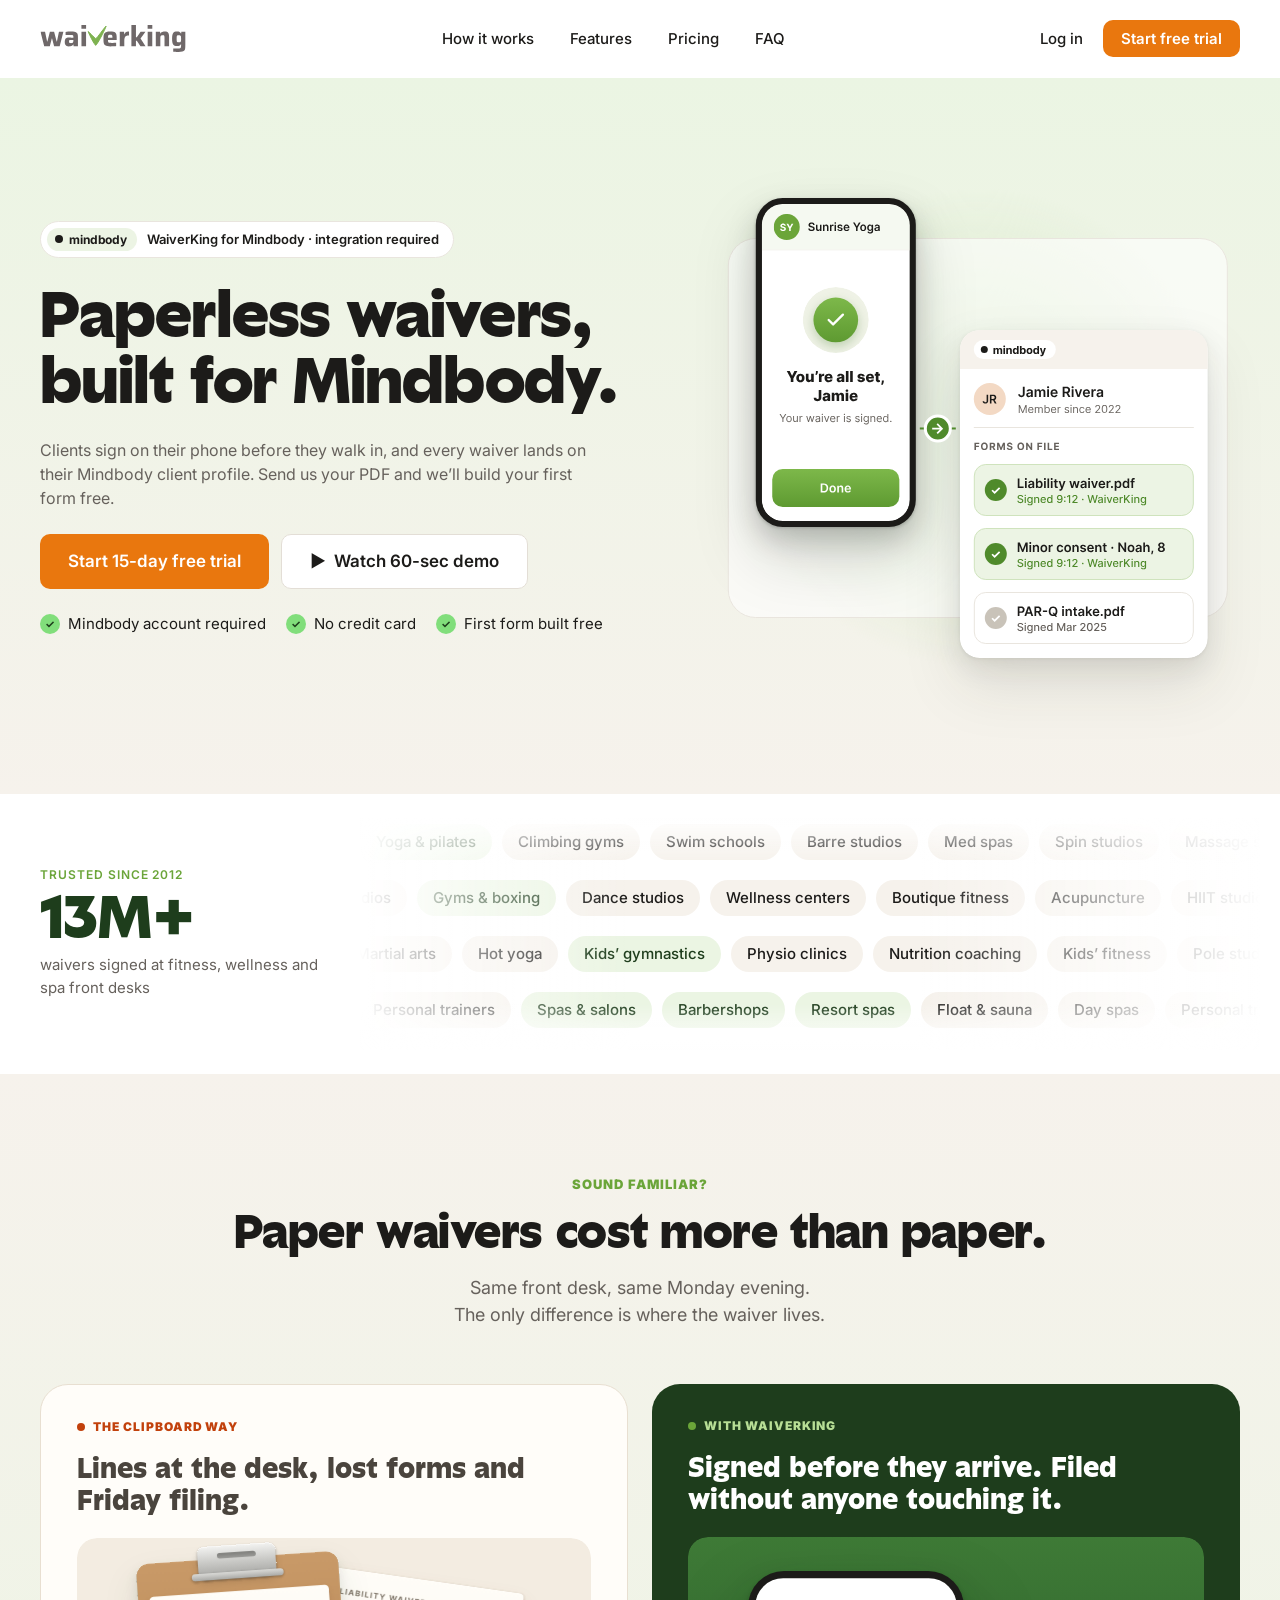
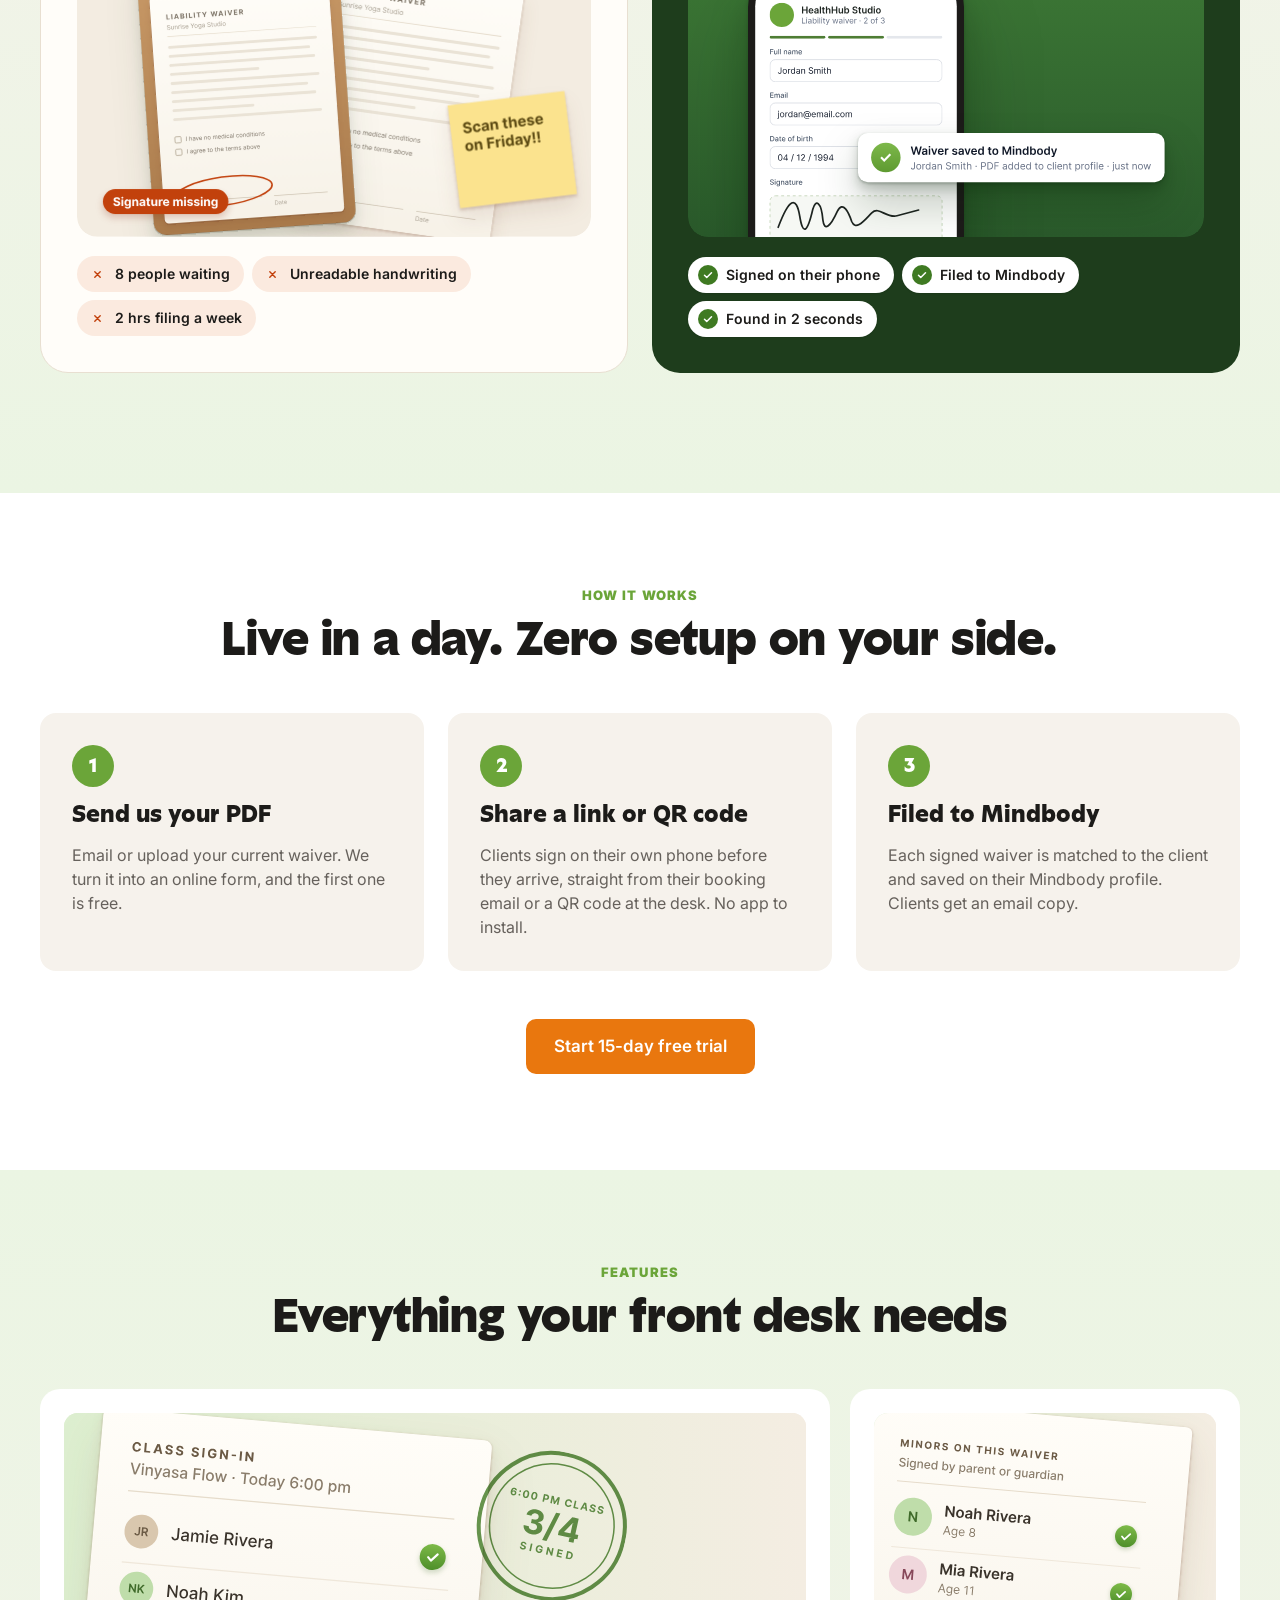
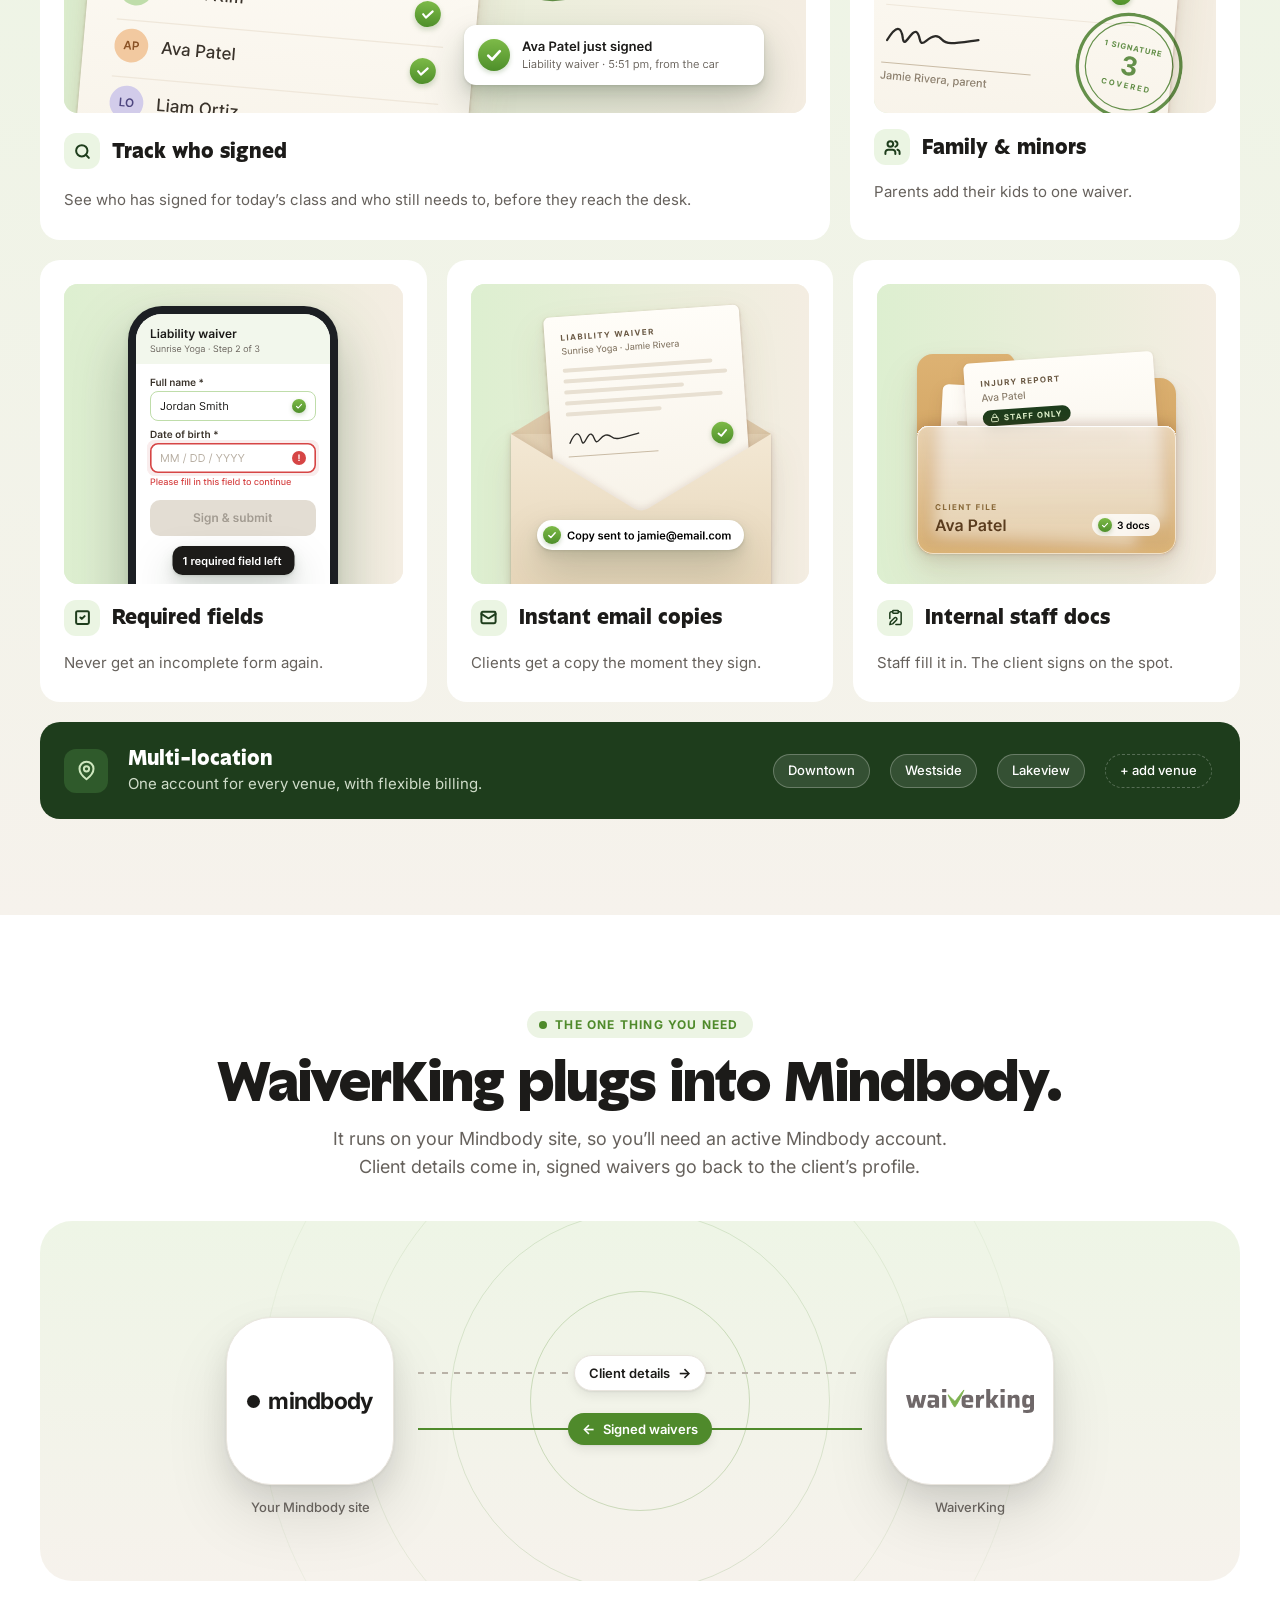
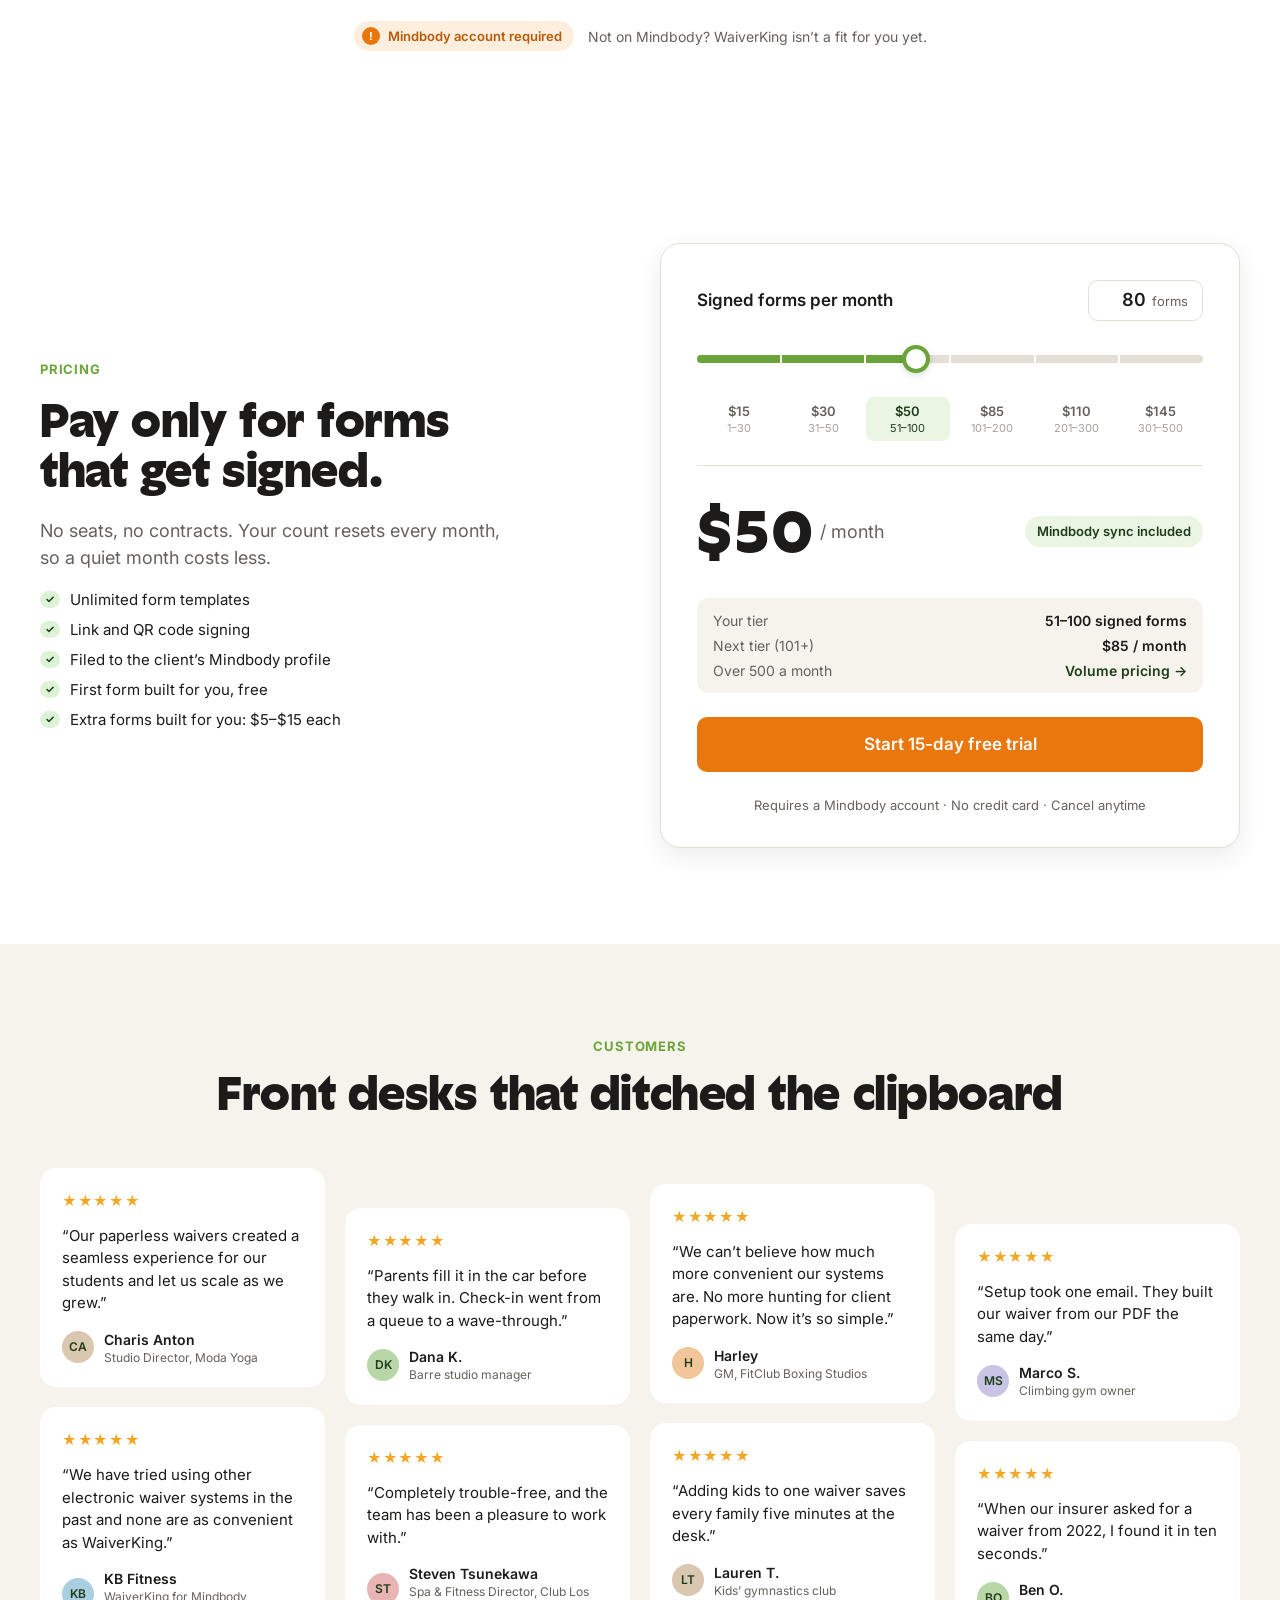
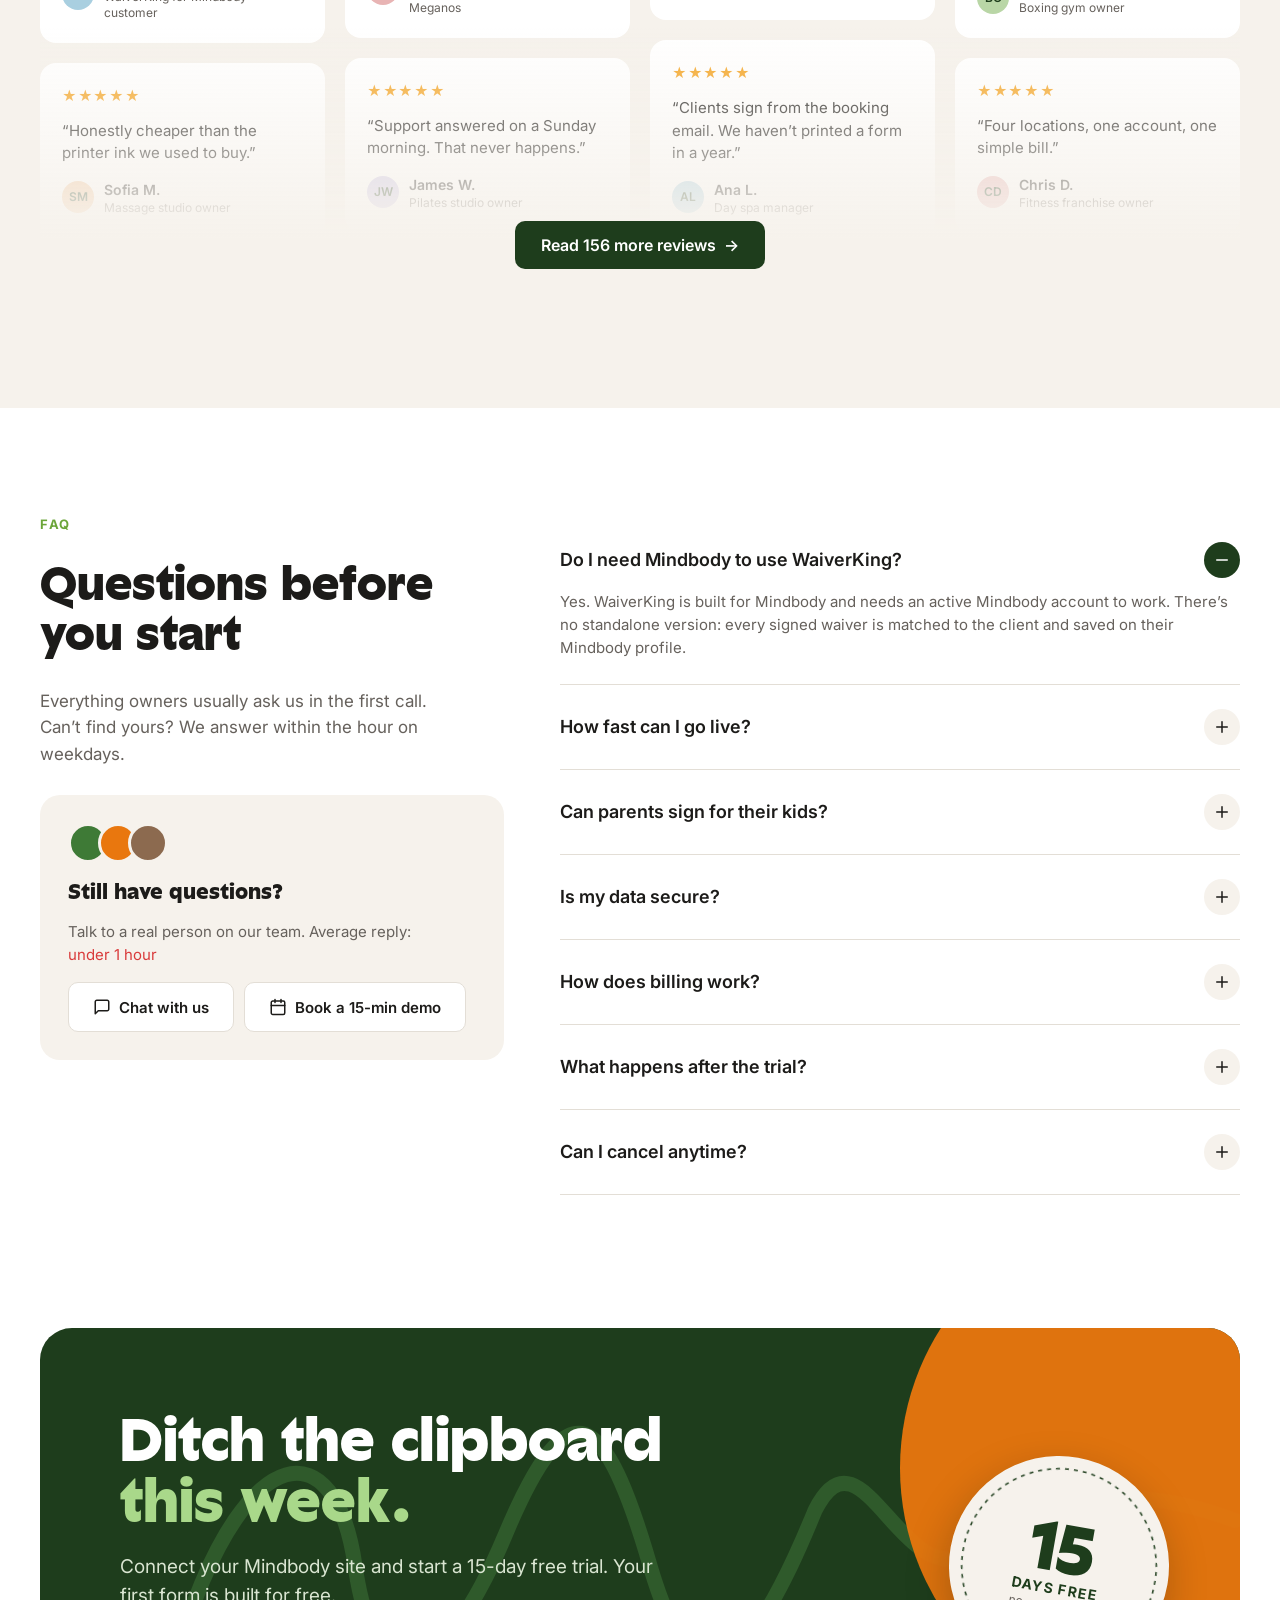
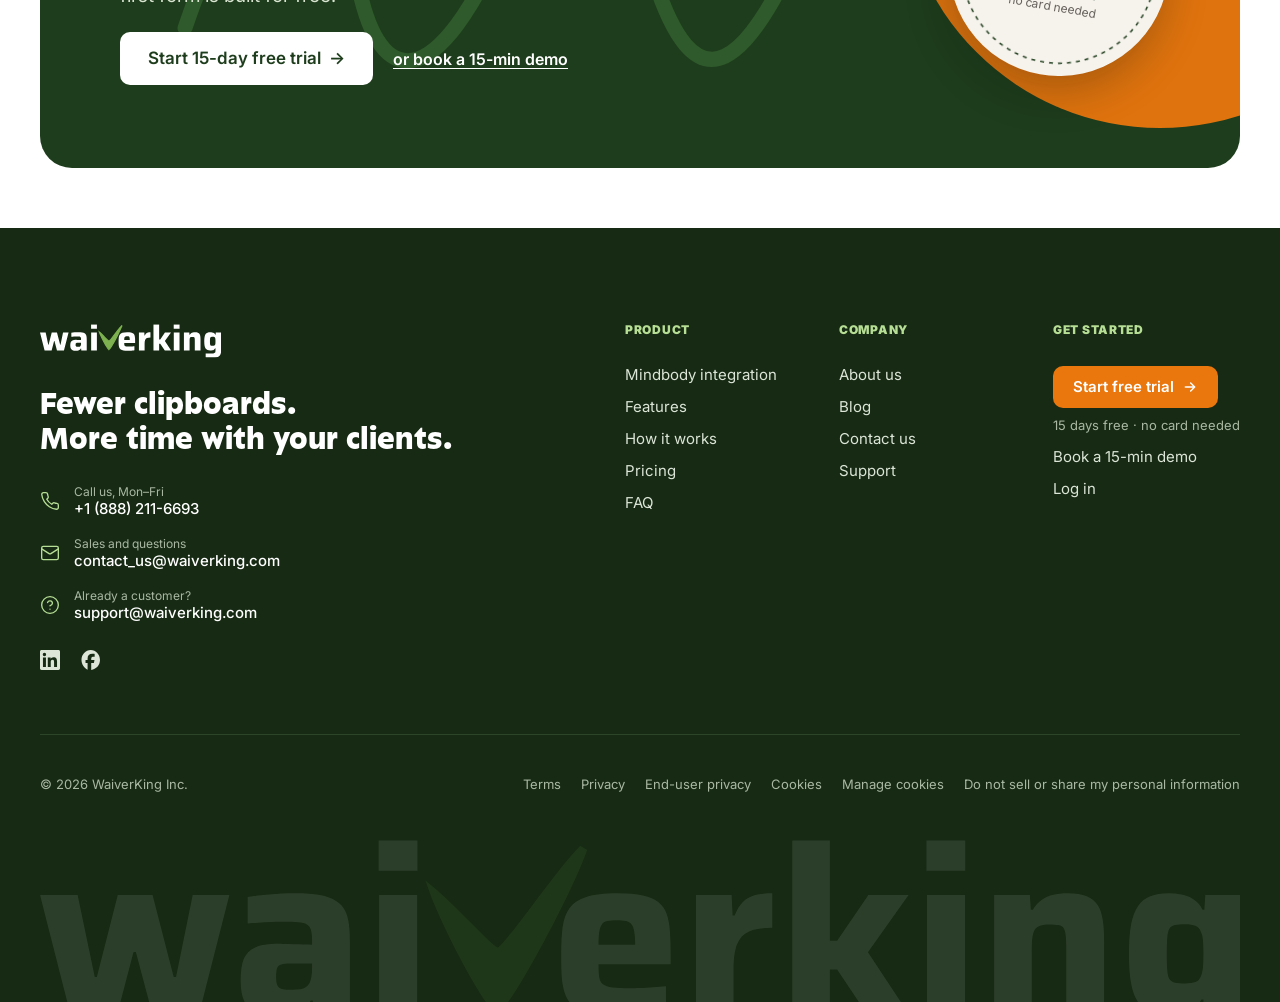
==== waiverking/index.html @ a275c3b4 "Hero: simpler phone screen with type on the same scale as the profile card Co-Authored-By: Claude Op" ====
<!doctype html>
<html lang="en">
<head>
<meta charset="utf-8">
<meta name="viewport" content="width=device-width, initial-scale=1, viewport-fit=cover">
<meta name="description" content="Paperless waivers, set up for you in a day. Clients sign on their phone and every waiver files itself, into Mindbody or your own WaiverKing dashboard.">
<link rel="icon" href="assets/wk-logo.svg">
<title>WaiverKing · Paperless waivers</title>
<link rel="preconnect" href="https://fonts.googleapis.com">
<link rel="preconnect" href="https://fonts.gstatic.com" crossorigin>
<link rel="stylesheet" href="https://fonts.googleapis.com/css2?family=Inter:wght@400;500;600;700;800;900&display=swap">
<style>
@font-face { font-family: "PP Palma"; font-weight: 800; font-style: normal; font-display: swap; src: url([data-uri]) format("opentype"); }
@font-face { font-family: "PP Palma Heavy"; font-weight: 700; font-style: normal; font-display: swap; src: url([data-uri]) format("opentype"); }
/* Layout: 1440 mockup, 1200px content column (120px side margins), sections stack to one column on phones.
   Single light look on purpose: this is the merged waiverking.com homepage as designed in Figma. */
:root {
  color-scheme: light;
  --ink: #1C1B19;
  --body: #66615C;
  --muted: #A8A29C;
  --beige: #F6F2EC;
  --line: #E3DED6;
  --green-50: #EBF5E3;
  --green-100: #DCF3D6;
  --green-check: #81DE7B;
  --green: #6BA539;
  --green-dark: #1E3D1C;
  --green-deep: #172B14;
  --green-tint: #A9D88A;
  --orange: #E9770E;
  --orange-soft: #F08A2C;
  --pending-bg: #FDE7D2;
  --pending-fg: #A3500A;
  --flag: #D93B3B;
  --flag-bg: #FDECEC;
  --star: #F5A524;
  --white: #FFFFFF;
  /* PP Palma Fizzy Heavy for display headings, PP Palma Heavy for step titles (embedded above) */
  --font-display: "PP Palma", "Poppins", system-ui, sans-serif;
  --font-palma: "PP Palma Heavy", "PP Palma", "Poppins", system-ui, sans-serif;
  --font-head: var(--font-body); /* product UI text: Inter */
  --font-body: "Inter", system-ui, -apple-system, "Segoe UI", sans-serif;
  --wrap: 1200px;
  --gutter-l: max(16px, env(safe-area-inset-left, 0px));
  --gutter-r: max(16px, env(safe-area-inset-right, 0px));
}
*, *::before, *::after { box-sizing: border-box; }
html { scroll-behavior: smooth; }
@media (prefers-reduced-motion: reduce) { html { scroll-behavior: auto; } *, *::before, *::after { transition: none !important; animation: none !important; } }
body { margin: 0; background: var(--white); color: var(--ink); font-family: var(--font-body); font-size: 16px; line-height: 1.5; -webkit-font-smoothing: antialiased; overflow-x: hidden; }
body::before { content: ""; position: fixed; inset: 0 0 auto; height: env(safe-area-inset-top, 0px); z-index: 60; background: var(--white); }
a { color: inherit; text-decoration: none; }
p { margin: 0; }
h1, h2, h3 { margin: 0; font-weight: inherit; }
img { max-width: 100%; display: block; }
:focus-visible { outline: 3px solid var(--orange); outline-offset: 3px; border-radius: 6px; }

.band { padding-left: var(--gutter-l); padding-right: var(--gutter-r); }
.wrap { max-width: var(--wrap); margin: 0 auto; width: 100%; }

.eyebrow { font: 900 13px/1 var(--font-body); letter-spacing: 0.08em; color: var(--green); text-transform: uppercase; }
.display { font-family: var(--font-display); font-weight: 800; color: var(--ink); text-wrap: balance; letter-spacing: -0.01em; }
.h2 { font-size: clamp(30px, 4.2vw, 44px); line-height: 1.15; }
.sec-head { display: flex; flex-direction: column; align-items: center; gap: 12px; text-align: center; }

.btn { display: inline-flex; align-items: center; justify-content: center; gap: 8px; border-radius: 10px; font: 600 17px/1 var(--font-body); white-space: nowrap; cursor: pointer; border: 0; transition: transform .15s ease, background-color .15s ease, box-shadow .15s ease; }
.btn:hover { transform: translateY(-1px); }
.btn-primary { background: var(--orange); color: var(--white); padding: 19px 28px; }
.btn-primary:hover { background: #D96C08; box-shadow: 0 6px 16px rgba(233,119,14,.28); }
.btn-ghost { background: var(--white); color: var(--ink); padding: 17.5px 28px; border: 1.5px solid var(--line); }
.btn-ghost:hover { border-color: #CFC8BD; }
.btn-sm { font-size: 15px; padding: 11px 18px; }

.check { display: inline-flex; align-items: center; justify-content: center; width: 20px; height: 20px; flex: none; border-radius: 20px; background: var(--green-check); color: var(--green-dark); font: 700 11px/1 var(--font-body); }

/* ---------- Nav ---------- */
.nav { position: sticky; top: env(safe-area-inset-top, 0px); z-index: 50; background: var(--white); border-bottom: 1px solid transparent; transition: border-color .2s; }
.nav.scrolled { border-bottom-color: var(--line); }
.nav .wrap { display: flex; align-items: center; justify-content: space-between; gap: 24px; padding-block: 20px; }
.nav-links { display: flex; gap: 36px; font: 500 15px/1 var(--font-body); }
.nav-links a:hover, .nav-right .login:hover { color: var(--green); }
.nav-right { display: flex; align-items: center; gap: 20px; font: 500 15px/1 var(--font-body); }
.menu-btn { display: none; width: 40px; height: 40px; border-radius: 10px; border: 1.5px solid var(--line); background: var(--white); cursor: pointer; align-items: center; justify-content: center; }
.menu-btn span, .menu-btn span::before, .menu-btn span::after { display: block; width: 16px; height: 2px; background: var(--ink); border-radius: 2px; position: relative; content: ""; }
.menu-btn span::before { position: absolute; top: -5px; }
.menu-btn span::after { position: absolute; top: 5px; }
.mobile-menu { border-top: 1px solid var(--line); background: var(--white); }
.mobile-menu .wrap { display: flex; flex-direction: column; padding-block: 8px 16px; }
.mobile-menu a { padding: 14px 0; font: 500 17px/1 var(--font-body); border-bottom: 1px solid var(--line); }
.mobile-menu a:last-child { border-bottom: 0; }

/* ---------- Hero ---------- */
.hero { background: linear-gradient(180deg, var(--green-50), var(--beige)); }
.hero .wrap { display: flex; align-items: center; gap: 48px; padding-block: 72px 88px; }
.hero-copy { flex: 0 1 620px; min-width: 0; display: flex; flex-direction: column; gap: 24px; }
.hero h1 { font-size: clamp(40px, 5.6vw, 60px); line-height: 1.1; letter-spacing: -0.015em; max-width: 600px; text-wrap: wrap; }
.hero-sub { color: var(--body); max-width: 560px; }
.hero-ctas { display: flex; flex-wrap: wrap; gap: 12px; }
.ticks { display: flex; flex-wrap: wrap; gap: 12px 20px; font-size: 15px; }
.ticks li { display: flex; align-items: center; gap: 8px; }
.ticks { list-style: none; margin: 0; padding: 0; }
.hero-shot { flex: 1 1 540px; min-width: 0; display: flex; justify-content: flex-end; }
@media (min-width: 1240px) { .hero-shot { flex: 0 0 540px; margin-right: -8px; } }

/* scale boxes: inner is laid out at design size and scaled to fit */
.scale-box { width: 100%; position: relative; }
.scale-inner { position: absolute; top: 0; left: 0; transform-origin: top left; }

/* product shot (540×540 artboard) */
.shot { width: 540px; height: 540px; position: relative; font-family: var(--font-body); line-height: normal; }
.dash { position: absolute; left: 0; top: 70px; width: 494px; background: var(--white); border: .7px solid var(--line); border-radius: 9.6px; box-shadow: 0 13.7px 34.3px rgba(0,0,0,.12); overflow: hidden; }
.dash-bar { display: flex; align-items: center; gap: 5.5px; background: #F5F2F0; padding: 8.2px 11px; }
.dash-bar img { width: 6.9px; height: 6.9px; }
.dash-url { background: var(--white); border-radius: 4px; padding: 2.7px 8.2px; font-size: 7.55px; color: #6B6661; }
.dash-body { display: flex; }
.dash-side { width: 103px; background: #FAF9F6; padding: 13.7px 9.6px; display: flex; flex-direction: column; gap: 4.1px; }
.dash-side b { font: 600 11px/1.3 var(--font-head); color: var(--green-dark); }
.dash-side span { font-size: 8.24px; color: #6B6661; padding: 4.8px 6.9px; border-radius: 4px; }
.dash-side span.on { background: var(--green-50); color: var(--green-dark); font-weight: 600; }
.dash-main { flex: 1; min-width: 0; padding: 15px 16.5px; display: flex; flex-direction: column; gap: 11px; }
.dash-top { display: flex; justify-content: space-between; align-items: center; }
.dash-top b { font: 600 12.4px/1.3 var(--font-head); }
.dash-top span { background: var(--green); color: var(--white); font-size: 7.55px; font-weight: 600; padding: 4.8px 8.2px; border-radius: 5.5px; }
.dash-stats { display: flex; gap: 8.2px; }
.dash-stats div { flex: 1; border: .7px solid var(--line); border-radius: 6.9px; padding: 8.2px 9.6px; display: flex; flex-direction: column; gap: 1.4px; }
.dash-stats small { font-size: 7.55px; color: #6B6661; white-space: nowrap; }
.dash-stats strong { font: 600 15.1px/1.4 var(--font-head); color: var(--green-dark); }
.dash-stats div:last-child strong { color: var(--orange-soft); }
.dash-table { border: .7px solid var(--line); border-radius: 6.9px; overflow: hidden; font-size: 7.89px; }
.dash-row { display: grid; grid-template-columns: 96px 122px 66px 55px; padding: 6.2px 9.6px; white-space: nowrap; }
.dash-row.head { background: #FAF9F6; font-size: 6.86px; font-weight: 600; color: #6B6661; }
.pill { display: inline-block; font-size: 6.86px; font-weight: 600; padding: 1.4px 5.5px; border-radius: 6.9px; background: var(--green-50); color: var(--green-dark); }
.pill.pend { background: #FCEDDB; color: #B25C0D; }

.phone { position: absolute; left: 297px; top: 0; width: 243px; background: var(--ink); padding: 8.2px; border-radius: 36px; filter: drop-shadow(0 19.7px 19.7px rgba(0,0,0,.22)); }
.phone-screen { background: var(--white); border-radius: 27.9px; padding: 32.8px 16.4px 16.4px; display: flex; flex-direction: column; gap: 9.84px; }
.ph-studio { display: flex; align-items: center; gap: 6.56px; font-size: 10.66px; font-weight: 600; }
.ph-studio img { width: 21.3px; height: 21.3px; }
.ph-title { font: 600 18px/1.3 var(--font-head); }
.ph-progress { display: flex; gap: 4.9px; }
.ph-progress i { width: 62.3px; height: 4.1px; border-radius: 2.5px; background: var(--green); }
.ph-progress i:last-child { background: var(--line); }
.ph-step, .ph-label { font-size: 9px; color: #6B6661; }
.ph-label { font-weight: 500; }
.ph-field { display: flex; flex-direction: column; gap: 3.3px; }
.ph-input { border: .82px solid var(--line); border-radius: 6.56px; padding: 8.2px 9.84px; font-size: 10.66px; }
.ph-minor { background: var(--green-50); color: var(--green-dark); font-size: 9.84px; font-weight: 600; padding: 6.56px 8.2px; border-radius: 6.56px; }
.ph-agree { display: flex; align-items: center; gap: 6.56px; font-size: 9px; }
.ph-agree i { width: 13px; height: 13px; border-radius: 3.3px; background: var(--green); }
.ph-sign { position: relative; height: 69px; width: 193.5px; border: .82px dashed var(--line); background: #FAFAF7; border-radius: 6.56px; }
.ph-sign img { position: absolute; left: 10.66px; top: 21px; width: 166px; height: 27.8px; max-width: none; }
.ph-sign span { position: absolute; left: 7.4px; top: 53.3px; font-size: 8.2px; color: #6B6661; }
.ph-submit { background: var(--green); color: var(--white); font-size: 11.5px; font-weight: 600; text-align: center; padding: 10.66px; border-radius: 8.2px; }

/* ---------- Proof strip ---------- */
.proof { background: var(--white); }
.proof .wrap { display: flex; align-items: center; gap: 20px; padding-block: 24px; min-height: 280px; }
.proof-stat { flex: 0 0 300px; display: flex; flex-direction: column; gap: 6px; }
.proof-stat .eyebrow { font-weight: 600; font-size: 12px; letter-spacing: 0.08em; }
.proof-stat strong { font: 700 56px/1.1 var(--font-head); color: var(--green-dark); }
.proof-stat p { color: var(--body); font-size: 15px; }
.tagfield { flex: 1 1 auto; min-width: 0; position: relative; height: 232px; overflow: hidden; margin-right: -20px; }
.tagrow { position: absolute; display: flex; gap: 10px; white-space: nowrap; }
.tag { display: inline-flex; align-items: center; padding: 9px 16px; border-radius: 999px; background: var(--beige); font: 500 15px/1.2 var(--font-body); color: var(--ink); }
.tag.hl { background: var(--green-50); color: var(--green-dark); }
.tagfield::before, .tagfield::after { content: ""; position: absolute; inset: 0; pointer-events: none; z-index: 1; }
.tagfield::before { background: linear-gradient(90deg, #fff 0%, rgba(255,255,255,.55) 12%, rgba(255,255,255,0) 30%, rgba(255,255,255,0) 62%, rgba(255,255,255,.7) 85%, #fff 100%); }
.tagfield::after { background: linear-gradient(180deg, rgba(255,255,255,.9) 0%, rgba(255,255,255,0) 20%, rgba(255,255,255,0) 80%, rgba(255,255,255,.9) 100%); }
/* seamless marquee: each row holds its tags twice and slides by one copy; rows alternate direction and speed */
.tagrow { gap: 0; will-change: transform; }
.tagset { display: flex; gap: 10px; padding-right: 10px; flex: none; }
@media (prefers-reduced-motion: no-preference) {
  .tagrow.run { animation: marquee var(--dur, 40s) linear infinite; }
  .tagrow.run.rev { animation-direction: reverse; }
  .tagfield:hover .tagrow.run { animation-play-state: paused; }
}
@keyframes marquee { from { transform: translateX(0); } to { transform: translateX(-50%); } }

/* ---------- How it works ---------- */
.how { background: var(--white); }
.how .wrap { display: flex; flex-direction: column; align-items: center; gap: 48px; padding-block: 96px; }
.steps { display: grid; grid-template-columns: repeat(3, 1fr); gap: 24px; width: 100%; list-style: none; margin: 0; padding: 0; }
.step { background: var(--beige); border-radius: 16px; padding: 32px; display: flex; flex-direction: column; gap: 14px; }
.step-num { width: 42px; height: 42px; border-radius: 50%; background: var(--green); color: var(--white); display: grid; place-items: center; font: 800 18px/1 var(--font-display); }
.step h3 { font: 700 22px/1.25 var(--font-palma); }
.step p { color: var(--body); max-width: 320px; }

/* ---------- Features ---------- */
.features { background: linear-gradient(180deg, var(--green-50), var(--beige)); }
.features .wrap { display: flex; flex-direction: column; align-items: center; gap: 48px; padding-block: 96px; }
.bento { display: flex; flex-direction: column; gap: 20px; width: 100%; }
.bento-row { display: grid; gap: 20px; }
.bento-row.r1 { grid-template-columns: 1fr 390px; }
.bento-row.r2 { grid-template-columns: repeat(3, 1fr); }
.fcard { background: var(--white); border-radius: 20px; padding: 24px 24px 28px; display: flex; flex-direction: column; gap: 16px; min-width: 0; }
.fcard.big { gap: 20px; }
.mini { background: var(--beige); border-radius: 14px; padding: 20px; display: flex; flex-direction: column; gap: 8px; font-size: 13px; }
.fhead { display: flex; align-items: center; gap: 12px; }
.ftile { width: 36px; height: 36px; border-radius: 12px; background: var(--green-50); display: grid; place-items: center; flex: none; }
.ftile img { width: 17px; height: 17px; }
.fhead h3 { font: 600 19px/1.3 var(--font-head); }
.fcard > p { color: var(--body); font-size: 15px; }
.kiosk-bg { background: linear-gradient(90deg, #DDEFD0, #F6EBDD); border-radius: 14px; padding: 28px 20px 0; display: flex; justify-content: center; overflow: hidden; }
.kiosk-fit { width: 424px; max-width: 100%; }
.kiosk { width: 424px; background: #2A2826; border-radius: 22px 22px 0 0; padding: 12px 12px 0; }
.kiosk-screen { background: var(--white); border-radius: 12px 12px 0 0; padding: 22px 28px 26px; display: flex; flex-direction: column; align-items: center; gap: 12px; text-align: center; }
.kiosk-screen small { font-size: 12px; font-weight: 600; color: var(--body); }
.kiosk-screen b { font: 700 22px/1.3 var(--font-head); }
.kiosk-screen .kb { display: flex; gap: 10px; }
.kiosk-screen .kb span { padding: 12px 18px; border-radius: 10px; font-size: 14px; font-weight: 600; white-space: nowrap; }
.kb .p { background: var(--green); color: var(--white); }
.kb .s { border: 1px solid var(--line); }
.kiosk-screen em { font-style: normal; font-size: 12px; color: var(--body); }
.who { gap: 10px; }
.who div { background: var(--white); border-radius: 10px; padding: 8px 10px; display: flex; align-items: center; gap: 10px; font-weight: 500; }
.who img { width: 24px; height: 24px; }
.who div > span:nth-child(2) { flex: 1; min-width: 0; }
.status { padding: 4px 10px; border-radius: 999px; font-size: 12px; font-weight: 600; background: var(--green-50); color: var(--green-dark); }
.status.pend { background: var(--pending-bg); color: var(--pending-fg); }
.kid { background: var(--white); border: 1px solid #B9DA9E; color: var(--green-dark); font-weight: 500; padding: 8px 12px; border-radius: 8px; }
.kid i { font-style: normal; color: #4F8A2A; }
.mini.bordered { border: 1px solid var(--line); }
.field-err { background: var(--white); border: 1.5px solid var(--flag); border-radius: 8px; padding: 10px 12px; color: var(--muted); }
.err { color: var(--flag); font-size: 12px; }
.mail-card { background: var(--white); border-radius: 10px; padding: 12px 14px; display: flex; flex-direction: column; gap: 4px; }
.mail-card small, .mini > small { font-size: 12px; color: var(--body); }
.multi { background: var(--green-dark); border-radius: 20px; padding: 24px 28px 24px 24px; display: flex; align-items: center; gap: 20px; flex-wrap: wrap; }
.multi .ftile { width: 44px; height: 44px; background: #2F5A2B; }
.multi .ftile img { width: 21px; height: 21px; }
.multi-copy { flex: 1 1 280px; min-width: 0; display: flex; flex-direction: column; gap: 2px; }
.multi-copy h3 { font: 600 19px/1.3 var(--font-head); color: var(--white); }
.multi-copy p { color: #CFDCC9; font-size: 15px; }
.venues { display: flex; flex-wrap: wrap; gap: 20px; }
.venue { padding: 8px 14px; border-radius: 999px; border: 1px solid rgba(255,255,255,.25); background: rgba(255,255,255,.1); color: var(--white); font: 500 13px/1.2 var(--font-body); }
.venue.add { background: transparent; border-style: dashed; }

/* ---------- Pricing ---------- */
.pricing { background: var(--white); }
.pricing .wrap { display: flex; align-items: center; gap: 64px; padding-block: 96px; }
.price-copy { flex: 1 1 0; min-width: 0; display: flex; flex-direction: column; gap: 20px; }
.price-copy .eyebrow { font-weight: 700; letter-spacing: 0.06em; }
.price-copy h2 { max-width: 500px; }
.price-copy > p { color: var(--body); font-size: 18px; max-width: 480px; }
.inc { list-style: none; margin: 0; padding: 0; display: flex; flex-direction: column; gap: 12px; font-size: 15px; line-height: 18px; }
.inc li { display: flex; align-items: center; gap: 10px; }
.inc .check { background: var(--green-100); width: auto; min-width: 20px; height: 17px; padding: 0 5px; }
.calc { flex: 0 1 580px; min-width: 0; background: var(--white); border: 1px solid var(--line); border-radius: 20px; box-shadow: 0 8px 24px rgba(0,0,0,.08); padding: 36px 36px 32px; display: flex; flex-direction: column; gap: 24px; }
.calc-top { display: flex; align-items: center; justify-content: space-between; gap: 12px; flex-wrap: wrap; }
.calc-top label { font-weight: 600; font-size: 17px; }
.num { display: flex; align-items: baseline; gap: 6px; border: 1px solid var(--line); border-radius: 10px; padding: 8px 14px; }
.num:focus-within { border-color: var(--green); box-shadow: 0 0 0 3px var(--green-50); }
.num input { width: 3.6ch; border: 0; padding: 0; font: 600 18px/22px var(--font-head); color: var(--ink); background: transparent; text-align: right; -moz-appearance: textfield; outline: none; font-variant-numeric: tabular-nums; }
.num input::-webkit-outer-spin-button, .num input::-webkit-inner-spin-button { -webkit-appearance: none; margin: 0; }
.num span { font-size: 13px; color: var(--body); }

.slider { position: relative; height: 28px; --pct: 41.67%; }
.slider .track { position: absolute; left: 0; right: 0; top: 10px; height: 8px; border-radius: 4px; background: var(--line); overflow: hidden; }
.slider .fill { position: absolute; inset: 0 auto 0 0; width: var(--pct); background: var(--green); }
.slider .ticks-s { position: absolute; inset: 0; display: flex; }
.slider .ticks-s i { flex: 1; border-right: 2px solid var(--white); }
.slider .ticks-s i:last-child { border-right: 0; }
.slider .thumb { position: absolute; top: 0; left: calc(var(--pct) - 14px); width: 28px; height: 28px; border-radius: 50%; background: var(--white); border: 4px solid var(--green); box-shadow: 0 2px 6px rgba(0,0,0,.15); pointer-events: none; transition: transform .12s; }
.slider input { position: absolute; inset: -6px -14px; width: calc(100% + 28px); height: 40px; margin: 0; opacity: 0; cursor: pointer; }
.slider input:focus-visible ~ .thumb { box-shadow: 0 0 0 4px rgba(107,165,57,.3); }
.slider input:active ~ .thumb { transform: scale(1.08); }

.tiers { display: grid; grid-template-columns: repeat(6, 1fr); }
.tier { display: flex; flex-direction: column; align-items: center; gap: 2px; padding: 6px 0; border-radius: 8px; border: 0; background: transparent; cursor: pointer; font-family: var(--font-body); white-space: nowrap; transition: background-color .15s; }
.tier b { font-size: 13px; font-weight: 600; color: var(--body); }
.tier small { font-size: 11px; color: var(--muted); }
.tier:hover { background: var(--beige); }
.tier.on { background: var(--green-50); }
.tier.on b, .tier.on small { color: var(--green-dark); }
.divider { height: 1px; background: var(--line); }
.total { display: flex; align-items: center; gap: 8px; flex-wrap: wrap; }
.total strong { font: 700 56px/84px var(--font-head); font-variant-numeric: tabular-nums; }
.total .per { color: var(--body); font-size: 18px; }
.total .spacer { flex: 1; }
.chip { background: var(--green-50); color: var(--green-dark); font-size: 13px; font-weight: 600; padding: 6px 12px; border-radius: 999px; white-space: nowrap; }
.breakdown { background: var(--beige); border-radius: 12px; padding: 14px 16px; display: flex; flex-direction: column; gap: 8px; font-size: 14px; line-height: 17px; }
.breakdown div { display: flex; justify-content: space-between; gap: 12px; }
.breakdown span { color: var(--body); }
.breakdown b { font-weight: 600; text-align: right; }
.breakdown a { color: var(--green-dark); font-weight: 600; }
.breakdown a:hover { text-decoration: underline; }
.calc .btn-primary { width: 100%; }
.calc .note { text-align: center; font-size: 13px; color: var(--body); }

/* ---------- Testimonials ---------- */
.reviews { background: var(--beige); }
.reviews .wrap { display: flex; flex-direction: column; align-items: center; gap: 48px; padding-block: 96px 80px; }
.reviews .eyebrow { font-weight: 700; letter-spacing: 0.06em; }
.wall { position: relative; width: 100%; max-height: 760px; overflow: hidden; transition: max-height .6s ease; }
.wall.open { max-height: 3000px; }
.cols { display: grid; grid-template-columns: repeat(4, 1fr); gap: 20px; align-items: start; }
.col { display: flex; flex-direction: column; gap: 20px; }
.col:nth-child(2) { margin-top: 40px; }
.col:nth-child(3) { margin-top: 16px; }
.col:nth-child(4) { margin-top: 56px; }
.review { background: var(--white); border-radius: 16px; padding: 22px; display: flex; flex-direction: column; gap: 14px; }
.stars { color: var(--star); font-size: 14px; letter-spacing: 0.05em; }
.review blockquote { margin: 0; font-size: 15px; line-height: 1.5; }
.who-r { display: flex; align-items: center; gap: 10px; }
.av { width: 32px; height: 32px; border-radius: 50%; display: grid; place-items: center; flex: none; font-size: 12px; font-weight: 600; color: var(--green-dark); }
.who-r b { display: block; font-size: 14px; font-weight: 600; }
.who-r small { display: block; font-size: 12px; line-height: 1.3; color: var(--body); }
.wall-fade { position: absolute; left: 0; right: 0; bottom: 0; height: 300px; background: linear-gradient(180deg, rgba(246,242,236,0), var(--beige) 70%); display: flex; align-items: flex-end; justify-content: center; padding-bottom: 59px; transition: opacity .3s; }
.wall.open .wall-fade { opacity: 0; pointer-events: none; }
.btn-dark { background: var(--green-dark); color: var(--white); padding: 16px 26px; font-size: 16px; }
.btn-dark:hover { background: #2A5226; }
.reviews .less { display: none; }
.reviews.expanded .less { display: inline-flex; }

/* ---------- FAQ ---------- */
.faq { background: var(--white); }
.faq .wrap { display: grid; grid-template-columns: 464px 1fr; gap: 56px; padding-block: 110px 133px; align-items: start; }
.faq-intro { display: flex; flex-direction: column; gap: 28px; min-width: 0; }
.faq-intro .eyebrow { font-weight: 700; letter-spacing: 0.12em; }
.faq-intro h2 { font: 700 clamp(32px, 4.2vw, 44px)/1.15 var(--font-head); max-width: 440px; }
.faq-intro > p { color: var(--body); font-size: 17px; line-height: 1.55; max-width: 420px; }
.help { background: var(--beige); border-radius: 20px; padding: 28px; display: flex; flex-direction: column; gap: 16px; }
.help img.team { width: 100px; height: 40px; }
.help h3 { font: 700 20px/1.3 var(--font-head); }
.help p { color: var(--body); font-size: 15px; max-width: 364px; }
.flag { color: var(--flag); }
.help-btns { display: flex; flex-wrap: wrap; gap: 10px; }
.btn-outline { background: var(--white); border: 1.5px solid var(--line); color: var(--ink); padding: 15px 24px; font-size: 15px; }
.btn-outline img { width: 18px; height: 18px; }
.btn-outline:hover { border-color: #CFC8BD; }
.acc { display: flex; flex-direction: column; min-width: 0; }
.qa { border-bottom: 1px solid var(--line); }
.qa h3 { margin: 0; }
.qa button { width: 100%; display: flex; align-items: center; gap: 16px; padding: 24px 0; background: none; border: 0; cursor: pointer; text-align: left; font: 600 18px/1.3 var(--font-body); color: var(--ink); }
.qa button .q { flex: 1; min-width: 0; display: flex; align-items: center; flex-wrap: wrap; gap: 10px; }
.qa .ic { width: 36px; height: 36px; border-radius: 99px; background: var(--beige); display: grid; place-items: center; flex: none; transition: background-color .2s; }
.qa .ic img { width: 18px; height: 18px; }
.qa .ic .minus { display: none; }
.qa.open .ic { background: var(--green-dark); }
.qa.open .ic .plus { display: none; }
.qa.open .ic .minus { display: block; }
.qa button:hover .ic { background: var(--line); }
.qa.open button:hover .ic { background: #2A5226; }
.new { background: var(--flag-bg); color: var(--flag); font-size: 11px; font-weight: 600; padding: 3px 8px; border-radius: 99px; }
.ans { display: grid; grid-template-rows: 0fr; transition: grid-template-rows .25s ease; }
.qa.open .ans { grid-template-rows: 1fr; }
.ans > div { overflow: hidden; }
.ans p { color: var(--body); font-size: 15px; line-height: 1.55; padding-bottom: 24px; }
.qa.open button { padding-bottom: 12px; }
.qa button { transition: padding-bottom .25s ease; }

/* ---------- Final CTA ---------- */
.cta { background: var(--white); }
.cta .wrap { padding-block: 0 60px; }
.cta-card { position: relative; overflow: hidden; background: var(--green-dark); border-radius: 32px; min-height: 440px; display: flex; align-items: center; padding: 60px 80px; }
.cta-stroke { position: absolute; left: 120px; top: 60px; width: 1100px; height: 330px; max-width: none; pointer-events: none; }
.cta-blob { position: absolute; left: calc(100% - 340px); top: -120px; width: 520px; height: 520px; max-width: none; pointer-events: none; }
.cta-copy { position: relative; z-index: 1; display: flex; flex-direction: column; gap: 22px; max-width: 560px; }
.cta-copy h2 { font: 700 clamp(38px, 5vw, 56px)/1.08 var(--font-head); color: var(--white); }
.cta-copy h2 span { color: var(--green-tint); }
.cta-copy > p { color: #D9E5D1; font-size: 19px; }
.cta-actions { display: flex; align-items: center; gap: 12px 20px; flex-wrap: wrap; }
.btn-white { background: var(--white); color: var(--green-dark); padding: 18px 28px; }
.btn-white:hover { box-shadow: 0 6px 18px rgba(0,0,0,.2); }
.cta-actions .link { color: var(--white); font-weight: 600; text-decoration: underline; text-underline-offset: 3px; }
.badge { position: absolute; right: 71px; top: 50%; margin-top: -92px; width: 220px; height: 220px; border-radius: 50%; background: var(--beige); box-shadow: 0 16px 40px rgba(13,20,13,.25); transform: rotate(10deg); z-index: 1; display: grid; place-items: center; }
.badge img { position: absolute; left: 12px; top: 12px; width: 196px; height: 196px; }
.badge-txt { position: relative; display: flex; flex-direction: column; align-items: center; color: var(--green-dark); }
.badge-txt b { font: 700 64px/1 var(--font-head); }
.badge-txt span { font: 700 14px/1.3 var(--font-body); letter-spacing: 0.1em; }
.badge-txt small { font-size: 12px; color: var(--body); }


/* ---------- Motion (Features illustrations + final CTA) ----------
   Plays once when a card scrolls into view. Explanatory, so a little longer than UI motion. */
:root { --ease-out: cubic-bezier(0.23, 1, 0.32, 1); --ease-in-out: cubic-bezier(0.77, 0, 0.175, 1); --ease-spring: cubic-bezier(0.34, 1.4, 0.64, 1); }
.swap { display: inline-grid; transition: background-color 240ms ease 930ms, color 240ms ease 930ms; }
.swap > span { grid-area: 1 / 1; text-align: center; transition: opacity 240ms ease 930ms, filter 240ms ease 930ms; }
.swap .to { opacity: 0; }
@media (prefers-reduced-motion: no-preference) {
  .js-anim [data-anim] .a-up { opacity: 0; transform: translateY(10px); transition: opacity 350ms ease, transform 470ms var(--ease-out); transition-delay: calc(var(--i, 0) * 50ms + 120ms); }
  .js-anim [data-anim].is-in .a-up { opacity: 1; transform: none; }
  .js-anim .reviews .a-up { transform: translateY(16px); filter: blur(4px); transition: opacity 390ms ease, transform 620ms var(--ease-out), filter 390ms ease; transition-delay: calc(var(--i, 0) * 50ms + 60ms); }
  .js-anim .reviews .is-in .a-up { transform: none; filter: none; }

  /* kiosk: tablet rises into the frame, then the primary button gets one tap */
  .js-anim .kiosk { transform: translateY(48px); transition: transform 700ms var(--ease-out) 60ms; }
  .js-anim .is-in .kiosk { transform: none; }
  .js-anim .is-in .kb .p { animation: tap 410ms var(--ease-out) 710ms; }
  @keyframes tap { 30% { transform: scale(0.94); } 100% { transform: scale(1); } }

  /* track who signed: Ava's pill flips from Pending to Signed */
  .js-anim .is-in .swap { background: var(--green-50); color: var(--green-dark); }
  .js-anim .is-in .swap .from { opacity: 0; filter: blur(2px); }
  .js-anim .is-in .swap .to { opacity: 1; filter: none; }
  .js-anim .swap .to { filter: blur(2px); }

  /* required fields: empty field turns red with a small shake */
  .js-anim [data-anim] .field-err { border-color: var(--line); transition: border-color 200ms ease 400ms; }
  .js-anim [data-anim].is-in .field-err { border-color: var(--flag); animation: shake 330ms ease-in-out 400ms; }
  @keyframes shake { 20% { transform: translateX(-4px); } 40% { transform: translateX(4px); } 60% { transform: translateX(-2px); } 80% { transform: translateX(2px); } }

  /* final CTA: signature draws, orange circle swells in, badge settles with a little spring */
  .js-anim .cta-stroke path { stroke-dasharray: 1; stroke-dashoffset: 1; transition: stroke-dashoffset 1400ms var(--ease-in-out) 160ms; }
  .js-anim .is-in .cta-stroke path { stroke-dashoffset: 0; }
  .js-anim .cta-blob { scale: 0.86; opacity: 0; transition: scale 860ms var(--ease-out), opacity 390ms ease; }
  .js-anim .is-in .cta-blob { scale: 1; opacity: 1; animation: breathe 7s ease-in-out 1.4s infinite alternate; }
  @keyframes breathe { from { scale: 1; } to { scale: 1.035; } }
  .js-anim .badge { scale: 0.82; rotate: -16deg; opacity: 0; transition: scale 550ms var(--ease-spring) 340ms, rotate 700ms var(--ease-out) 340ms, opacity 240ms ease 340ms; }
  .js-anim .is-in .badge { scale: 1; rotate: 0deg; opacity: 1; }
  .badge img { animation: spin 48s linear infinite; }
  @keyframes spin { to { rotate: 360deg; } }
}


/* Hero load: copy rises in line by line, then the product shot; the phone signature writes itself */
.ph-sign svg { position: absolute; left: 10.66px; top: 21px; width: 166px; height: 27.8px; overflow: visible; }
@media (prefers-reduced-motion: no-preference) {
  .hero-copy > * { animation: rise-in 620ms var(--ease-out) both; animation-delay: calc(var(--i) * 60ms + 50ms); }
  .hero .dash { animation: rise-in 780ms var(--ease-out) 260ms both; --rise: 24px; }
  .hero .phone { animation: rise-in 780ms var(--ease-out) 350ms both; --rise: 40px; }
  .ph-sign path { stroke-dasharray: 1; stroke-dashoffset: 1; animation: draw 860ms var(--ease-in-out) 840ms forwards; }
  .ph-submit { animation: tap 410ms var(--ease-out) 1580ms; }
  @keyframes rise-in { from { opacity: 0; transform: translateY(var(--rise, 14px)); filter: blur(4px); } }
  @keyframes draw { to { stroke-dashoffset: 0; } }
}


/* ---------- Hero graphic: clipboard → phone (540×556 artboard) ---------- */
@media (max-width: 1060px) { .hero-shot { flex: none; } }
.hg { width: 540px; height: 556px; position: relative; font-family: var(--font-body); line-height: normal; }
.hg > * { position: absolute; }
.hg-halo { left: 40px; top: 50px; width: 480px; height: 480px; border-radius: 50%; background: radial-gradient(closest-side, rgba(207,230,188,.9), rgba(207,230,188,0)); }
.hg-clip { left: 1.9px; top: 70px; width: 290px; height: 408px; rotate: 6deg; }
.hg-clip > * { position: absolute; }
.hg-board { left: 0; top: 18px; width: 290px; height: 390px; border-radius: 18px; background: linear-gradient(180deg, #C99A68, #A97A4B); box-shadow: inset 0 -2px 2px rgba(0,0,0,.12), inset 0 1px 0 rgba(255,255,255,.28), 0 24px 24px rgba(30,42,22,.12), 0 8px 8px rgba(30,42,22,.08), 0 1px 1px rgba(30,42,22,.08); }
.hg-paper { position: absolute; left: 16px; top: 48px; width: 258px; height: 326px; border-radius: 6px; overflow: hidden; background: linear-gradient(180deg, #FFFDF8, #F7F2E8); box-shadow: 0 4px 8px rgba(90,60,30,.08), 0 1px 2px rgba(90,60,30,.18); }
.hg-paper > * { position: absolute; }
.hg-t { left: 22px; top: 24px; font-size: 10px; font-weight: 700; letter-spacing: 1.4px; color: #7E7568; }
.hg-s { left: 22px; top: 40px; font-size: 9px; color: #A79E90; }
.hg-rule { left: 22px; top: 58px; width: 214px; height: 1px; background: #E6DDCD; }
.hg-lines { left: 22px; top: 72px; display: flex; flex-direction: column; gap: 9px; }
.hg-lines i { display: block; height: 4px; border-radius: 2px; background: #EAE3D6; }
.hg-box { left: 22px; width: 10px; height: 10px; border: 1.2px solid #B3A894; border-radius: 2px; }
.hg-cb { left: 38px; font-size: 8.5px; color: #7E7568; }
.hg-sig { left: 24px; top: 269px; width: 104px; height: 31px; overflow: visible; opacity: .8; }
.hg-date { left: 161px; top: 281px; font-size: 10px; font-weight: 500; color: #4A4740; opacity: .8; }
.hg-sl { top: 296px; height: 1px; background: #CFC5B4; }
.hg-lab { top: 301px; font-size: 8px; color: #A79E90; }
.hg-clamp { left: 89px; top: 0; width: 112px; height: 46px; border-radius: 10px; background: linear-gradient(180deg, #F2F2F0, #C9C9C6 50%, #A3A3A0); box-shadow: inset 0 1px 0 rgba(255,255,255,.7), 0 6px 10px rgba(0,0,0,.12), 0 2px 3px rgba(0,0,0,.25); }
.hg-clamp i { position: absolute; left: 28px; top: 10px; width: 56px; height: 8px; border-radius: 4px; background: linear-gradient(180deg, #7E7E7B, #9C9C99); }
.hg-bar { left: 79px; top: 38px; width: 132px; height: 10px; border-radius: 5px; background: linear-gradient(180deg, #DADAD7, #A9A9A6); box-shadow: 0 2px 3px rgba(0,0,0,.2); }
.hg-phone { left: 296px; top: 58px; width: 214px; height: 440px; border-radius: 36px; overflow: hidden; background: var(--ink); box-shadow: 0 40px 80px rgba(11,18,10,.16), 0 18px 36px rgba(11,18,10,.18), 0 2px 4px rgba(11,18,10,.18); }
.hg-glass { position: absolute; inset: 0; border-radius: inherit; pointer-events: none; background: linear-gradient(116deg, rgba(255,255,255,.1) 14%, rgba(255,255,255,0) 46%); }
.hg-screen { position: absolute; left: 8px; top: 8px; width: 198px; height: 424px; border-radius: 28px; overflow: hidden; background: var(--white); }
.hg-screen > * { position: absolute; }
.hg-island { left: 74px; top: 10px; width: 70px; height: 24px; border-radius: 12px; background: #0E0E0F; }
.hg-time { left: 22px; top: 14px; font-size: 12px; font-weight: 600; color: var(--ink); }
.hg-batt { left: 178px; top: 16px; width: 20px; height: 10px; border: 1px solid rgba(28,27,25,.4); border-radius: 3px; }
.hg-batt i { position: absolute; left: 1px; top: 1px; width: 14px; height: 6px; border-radius: 1.5px; background: var(--ink); }
.hg-studio { left: 16px; top: 24px; display: flex; align-items: center; gap: 10px; }
.hg-av { width: 30px; height: 30px; border-radius: 50%; background: var(--green); color: var(--white); display: grid; place-items: center; font-size: 11px; font-weight: 700; }
.hg-studio b { display: block; font-size: 12px; font-weight: 600; }
.hg-studio small { display: block; font-size: 10px; color: var(--body); }
.hg-div { left: 0; top: 70px; width: 198px; height: 1px; background: #EEEAE3; }
.hg-done { left: 0; top: 92px; width: 198px; display: flex; flex-direction: column; align-items: center; gap: 10px; text-align: center; }
.hg-ring { width: 68px; height: 68px; border-radius: 50%; background: var(--green-50); display: grid; place-items: center; }
.hg-ok { width: 46px; height: 46px; border-radius: 50%; background: linear-gradient(180deg, #7DB84A, #5E9A31); box-shadow: 0 4px 10px rgba(62,122,38,.25); display: grid; place-items: center; }
.hg-ok svg { width: 22px; height: 22px; overflow: visible; }
.hg-done b { font: 600 16px/1.5 var(--font-head); color: var(--ink); }
.hg-done p { width: 158px; margin-top: -6px; font-size: 11px; line-height: 1.4; color: var(--body); }
.hg-list { left: 14px; top: 244px; width: 170px; background: #F6F2EC; border: 1px solid #DDD6CB; border-radius: 12px; overflow: hidden; }
.hg-row { display: flex; align-items: center; gap: 10px; padding: 11px 12px; }
.hg-row + .hg-row { border-top: 1px solid #DDD6CB; }
.hg-file { width: 26px; height: 26px; border-radius: 7px; background: #DCEBCF; display: grid; place-items: center; flex: none; }
.hg-file svg { width: 13px; height: 13px; }
.hg-row > span:nth-child(2) { flex: 1; min-width: 0; }
.hg-row b { display: block; font-size: 11px; font-weight: 600; line-height: 1.2; }
.hg-row small { display: block; font-size: 10px; color: var(--body); margin-top: 1px; }
.hg-tick { width: 14px; height: 14px; flex: none; overflow: visible; }
.hg-btn { left: 14px; top: 368px; width: 170px; padding: 12px 0; border-radius: 12px; background: var(--green-dark); color: var(--white); font-size: 13px; font-weight: 600; text-align: center; }
.hg-home { left: 70px; top: 455px; width: 78px; height: 4px; border-radius: 2px; background: var(--ink); }
/* Hero load: copy rises in, the paper waiver lands and gets signed, then the phone slides over it and confirms */
@media (prefers-reduced-motion: no-preference) {
  .hg-halo { animation: halo-in 1090ms var(--ease-out) 90ms both; }
  @keyframes halo-in { from { opacity: 0; scale: .8; } }
  .hg-clip { animation: clip-in 700ms var(--ease-out) 160ms both; }
  @keyframes clip-in { from { opacity: 0; translate: 0 28px; rotate: -2deg; filter: blur(4px); } }
  .hg-sig path { stroke-dasharray: 1; stroke-dashoffset: 1; animation: draw 620ms var(--ease-in-out) 460ms forwards; }
  .hg-date { animation: fade-in 240ms ease 780ms both; }
  @keyframes fade-in { from { opacity: 0; } }
  .hg-phone { animation: phone-in 780ms var(--ease-out) 650ms both; }
  @keyframes phone-in { from { opacity: 0; translate: 56px 18px; filter: blur(6px); } }
  .hg-ok { animation: ok-pop 470ms var(--ease-spring) 990ms both; }
  @keyframes ok-pop { from { scale: .3; opacity: 0; } }
  .hg-ring { animation: ring-in 550ms var(--ease-out) 960ms both; }
  @keyframes ring-in { from { scale: .6; opacity: 0; } }
  .hg-ok path { stroke-dasharray: 1; stroke-dashoffset: 1; animation: draw 310ms var(--ease-out) 1150ms forwards; }
  .hg-done b, .hg-done p { animation: rise-in 470ms var(--ease-out) 1080ms both; --rise: 8px; }
  .hg-done p { animation-delay: 1130ms; }
  .hg-row { animation: rise-in 470ms var(--ease-out) both; animation-delay: calc(var(--i) * 60ms + 1140ms); --rise: 8px; }
  .hg-tick path { stroke-dasharray: 1; stroke-dashoffset: 1; animation: draw 270ms var(--ease-out) forwards; }
  .hg-row:nth-child(1) .hg-tick path { animation-delay: 1400ms; }
  .hg-row:nth-child(2) .hg-tick path { animation-delay: 1450ms; }
  .hg-btn { animation: rise-in 470ms var(--ease-out) 1300ms both; --rise: 8px; }
}
/* ---------- Footer ---------- */
.foot { background: var(--green-deep); }
.foot .wrap { display: flex; align-items: center; justify-content: space-between; gap: 24px 40px; flex-wrap: wrap; padding-block: 40px; }
.foot img { width: 144px; height: 46px; }
.foot nav { display: flex; flex-wrap: wrap; gap: 12px 28px; font-size: 14px; color: #CCD9C7; }
.foot nav a:hover { color: var(--white); }
.foot p { font-size: 13px; color: #B2BFAD; }


/* ---------- Nav logo ---------- */
.nav-logo img { width: 146px; height: 27px; }
/* ---------- Pain: before / after ---------- */
.pain { background: linear-gradient(180deg, var(--beige), var(--green-50)); }
.pain .wrap { display: flex; flex-direction: column; align-items: center; gap: 56px; padding-block: 104px 120px; }
.pain .sec-head { gap: 16px; }
.sec-sub { color: var(--body); font-size: 18px; line-height: 1.5; max-width: 660px; }
.pain-grid { display: grid; grid-template-columns: 1fr 1fr; gap: 24px; width: 100%; }
.pcard { border-radius: 28px; padding: 36px; display: flex; flex-direction: column; gap: 20px; min-width: 0; }
.pcard.before { background: #FFFDF9; border: 1px solid #E8DFD1; }
.pcard.after { background: var(--green-dark); }
.ptag { display: flex; align-items: center; gap: 8px; font: 900 12px/1 var(--font-body); letter-spacing: 0.08em; text-transform: uppercase; color: #C2410C; }
.ptag::before { content: ""; width: 8px; height: 8px; border-radius: 50%; background: currentColor; }
.after .ptag { color: #B7DE95; }
.after .ptag::before { background: var(--green); }
.pcard h3 { font: 700 26px/1.25 var(--font-head); color: #4A443D; max-width: 470px; }
.after h3 { color: var(--white); }
.ill { width: 516px; height: 300px; position: relative; overflow: hidden; border-radius: 20px; font-family: var(--font-body); line-height: normal; }
.pchips { list-style: none; margin: 0; padding: 0; display: flex; flex-wrap: wrap; gap: 8px; }
.pchips li { display: inline-flex; align-items: center; gap: 8px; padding: 8px 14px 8px 10px; border-radius: 99px; font: 600 14px/20px var(--font-body); }
.pchips .ci { width: 20px; height: 20px; border-radius: 50%; display: grid; place-items: center; flex: none; }
.pchips .ic { width: 12px; height: 12px; }
.before .pchips li { background: #FBEADF; color: #1C1B19; }
.before .pchips .ci { color: #C2410C; }
.before .pchips .ic { width: 13px; height: 13px; }
.after .pchips li { background: var(--white); color: #1C1B19; box-shadow: 0 1px 2px rgba(11,18,10,.12); }
.after .pchips .ci { background: #3F7A22; color: var(--white); }
/* clipboard illustration (516×300 artboard) */
.ill-old { background: #F3ECE1; }
.ill-old > * { position: absolute; }
.paper-back { left: 215px; top: 40px; width: 200px; height: 250px; background: #FFFDF7; rotate: 8deg; box-shadow: 0 6px 14px rgba(77,64,51,.18); border-radius: 3px; padding: 22px 18px; }
.wlabel { display: block; font: 900 9px/1 var(--font-body); letter-spacing: 0.1em; color: #8A8177; }
.wlines { display: flex; flex-direction: column; gap: 10px; margin-top: 18px; }
.wlines i { display: block; height: 5px; border-radius: 3px; background: #E6DFD3; }
.board { left: 70px; top: 9px; width: 210px; height: 270px; background: #B4895A; border-radius: 12px; rotate: -4deg; box-shadow: 0 10px 22px rgba(77,64,51,.25); }
.board .sheet { position: absolute; left: 13px; top: 32px; width: 184px; height: 226px; background: #FFFDF7; border-radius: 3px; padding: 16px 14px; }
.board .clip { position: absolute; left: 65px; top: 10px; width: 80px; height: 22px; background: #5C5148; border-radius: 6px; }
.sheet .wlines { margin-top: 15px; }
.sheet .scrawl { position: absolute; left: 14px; top: 140px; width: 120px; height: 24px; overflow: visible; }
.sheet .sline { position: absolute; left: 14px; top: 196px; width: 150px; height: 1px; background: #8A8177; }
.sheet .slabel { position: absolute; left: 14px; top: 201px; font-size: 9px; color: #A39A8E; }
.sheet .ring { position: absolute; left: 26px; top: 170px; width: 120px; height: 46px; rotate: 4deg; overflow: visible; }
.sticky { left: 372px; top: 153px; width: 118px; height: 104px; background: #FBE38E; rotate: -7deg; padding: 22px 14px; font: 700 15px/1.25 var(--font-body); color: #5C4A12; box-shadow: 0 6px 14px rgba(77,64,51,.18); }
.missing { left: 26px; top: 252px; background: #C2410C; color: var(--white); font: 700 12px/1 var(--font-body); padding: 6px 10px; border-radius: 99px; white-space: nowrap; }
/* phone illustration */
.ill-new { background: linear-gradient(180deg, #3E7A36, #2A5A2B); }
.ill-new > * { position: absolute; }
.mphone { left: 60px; top: 34px; width: 216px; background: #1D2420; border-radius: 31.68px; padding: 7.2px; }
.mscreen { background: var(--white); border-radius: 25px; padding: 20px 14px 14px; display: flex; flex-direction: column; gap: 6px; }
.mhead { display: flex; align-items: center; gap: 7px; margin-bottom: 4px; }
.mhead i { width: 22px; height: 22px; border-radius: 50%; background: #E3EEDC; flex: none; }
.mhead b { display: block; font-size: 9.8px; font-weight: 600; }
.mhead small { display: block; font-size: 7.4px; color: #667085; }
.mprog { display: flex; gap: 4px; margin-bottom: 6px; }
.mprog i { flex: 1; height: 3.3px; border-radius: 2px; background: #4E7D34; }
.mprog i:last-child { background: #E4E7EC; }
.mlabel { font-size: 7px; color: #1C1B19; }
.minput { border: .8px solid #E4E7EC; border-radius: 5px; padding: 5px 8px; font-size: 8.6px; margin-bottom: 3px; }
.mpad { position: relative; height: 44px; background: #F6F8F4; border: .8px dashed #B7CCA8; border-radius: 5px; }
.mpad svg { position: absolute; left: 8px; top: 8px; width: 140px; height: 24px; overflow: visible; }
.mpad svg path { stroke-width: 1.8; }
.magree { display: flex; align-items: center; gap: 5px; font-size: 7.4px; margin-top: 2px; }
.magree i { width: 10px; height: 10px; border-radius: 2.5px; background: #3F6E2A; }
.msubmit { background: #3F6E2A; color: var(--white); font-size: 9px; font-weight: 600; text-align: center; padding: 8px; border-radius: 6px; }
.toast { left: 170px; top: 196px; width: 307px; display: flex; align-items: center; gap: 10px; padding: 10px 12px; background: var(--white); border-radius: 9.84px; box-shadow: 0 12px 28px rgba(8,28,8,.28); }
.tick { width: 28px; height: 28px; border-radius: 50%; background: #E3EEDC; color: #3F6E2A; display: grid; place-items: center; flex: none; }
.tick .ic { width: 14px; height: 14px; }
.toast b { display: block; font-size: 11.48px; font-weight: 600; color: var(--ink); }
.toast small { display: block; font-size: 9.84px; color: #667085; }
/* ---------- Chooser: do you use Mindbody? ---------- */
.choose { background: var(--white); }
.choose .wrap { display: flex; flex-direction: column; align-items: center; gap: 48px; padding-block: 104px 169px; }
.choose .sec-head { gap: 14px; }
.choose h2 { font-size: clamp(36px, 5vw, 56px); line-height: 1.27; letter-spacing: -0.015em; }
.seg { position: relative; display: inline-flex; gap: 6px; padding: 6px; background: var(--beige); border: 1px solid #ECE5DA; border-radius: 99px; }
.seg-thumb { position: absolute; left: 0; top: 6px; bottom: 6px; width: 0; border-radius: 99px; background: var(--green-dark); transition: transform 420ms var(--ease-out), width 420ms var(--ease-out); }
.seg button { position: relative; z-index: 1; display: inline-flex; align-items: center; gap: 10px; padding: 16px 32px; border: 0; background: none; border-radius: 99px; font: 600 18px/1.2 var(--font-body); color: var(--body); cursor: pointer; white-space: nowrap; transition: color 250ms ease; }
.seg button:hover { color: var(--ink); }
.seg button[aria-selected="true"] { color: var(--white); }
.seg .okc { width: 22px; height: 22px; border-radius: 50%; background: var(--green); color: var(--white); display: none; place-items: center; flex: none; }
.seg .okc .ic { width: 12px; height: 12px; }
.seg button[aria-selected="true"] .okc { display: grid; }
.seg button:active { scale: 0.97; }
.seg button { transition: color 250ms ease, scale 160ms var(--ease-out); }
.answer { width: 1048px; max-width: 100%; background: var(--white); border: 1px solid #ECE5DA; border-radius: 28px; box-shadow: 0 12px 32px rgba(51,46,38,.06); padding: 48px 56px; display: grid; }
.pane { grid-area: 1 / 1; display: grid; grid-template-columns: minmax(0, 1fr) 420px; gap: 56px; align-items: center; transition: opacity 220ms ease, filter 220ms ease, visibility 0s 220ms; }
.pane:not(.on) { opacity: 0; filter: blur(4px); visibility: hidden; pointer-events: none; }
.pane.on { transition: opacity 320ms ease 90ms, filter 320ms ease 90ms, visibility 0s; }
.pick { display: flex; flex-direction: column; gap: 18px; align-items: flex-start; }
.pick .eyebrow { font-size: 12px; }
.pick h3 { font: 700 32px/1.25 var(--font-head); }
.pick > p { color: var(--body); font-size: 17px; line-height: 1.55; max-width: 460px; }
.pick ul { list-style: none; margin: 0; padding: 0; display: flex; flex-direction: column; gap: 18px; font-size: 16px; line-height: 20px; }
.pick li { display: flex; align-items: center; gap: 10px; }
.gck { width: 20px; height: 20px; border-radius: 50%; background: var(--green); color: var(--white); display: grid; place-items: center; flex: none; }
.gck .ic { width: 11px; height: 11px; }
.pick-cta { display: flex; align-items: center; gap: 16px; margin-top: 6px; }
.btn-arrow { border-radius: 12px; padding: 16px 24px; font-size: 17px; }
.btn-arrow .ic { width: 18px; height: 18px; transition: transform 200ms var(--ease-out); }
.btn-arrow:hover .ic { transform: translateX(3px); }
.pick-cta small { font-size: 14px; color: var(--body); }
.flow { border-radius: 20px; padding: 32px; display: flex; flex-direction: column; align-items: center; gap: 14px; font-family: var(--font-body); }
.flow.mb { background: var(--green-50); }
.flow.sa { background: var(--beige); }
.ncard { width: 355px; max-width: 100%; display: flex; align-items: center; gap: 12px; background: var(--white); border-radius: 12px; padding: 13px 16px; box-shadow: 0 8px 24px rgba(51,46,38,.1); }
.ncard .tick { width: 32px; height: 32px; background: var(--green-50); color: var(--green-dark); }
.ncard b { display: block; font-size: 13.3px; font-weight: 600; line-height: 1.35; }
.ncard small { display: block; font-size: 11.4px; color: #667085; }
.flow > .down { width: 22px; height: 22px; color: var(--green); }
.flow > .down .ic { display: block; width: 22px; height: 22px; }
.pcard2 { width: 300px; background: var(--white); border-radius: 14px; box-shadow: 0 8px 24px rgba(51,46,38,.1); padding: 16px 18px 18px; display: flex; flex-direction: column; gap: 10px; }
.pc-head { display: flex; align-items: center; gap: 10px; margin-bottom: 4px; }
.pc-head i { width: 36px; height: 36px; border-radius: 50%; background: #F6CDA8; flex: none; }
.pc-head b { display: block; font-size: 14px; font-weight: 700; line-height: 1.3; }
.pc-head small { display: block; font-size: 11px; color: var(--body); }
.prow { display: flex; align-items: center; justify-content: space-between; gap: 8px; border-radius: 8px; padding: 10px; font-size: 12px; font-weight: 500; }
.prow em { font-style: normal; font-size: 11px; font-weight: 600; color: var(--green-dark); display: inline-flex; align-items: center; gap: 3px; }
.prow em .ic { width: 10px; height: 10px; }
.prow.grey { background: var(--beige); }
.prow.grey em { color: var(--body); font-weight: 500; }
.prow.green { background: var(--green-50); }
.dsearch { display: flex; align-items: center; gap: 8px; border: 1px solid #E6E0D6; border-radius: 8px; padding: 8px 10px; font-size: 12px; }
.dsearch .ic { width: 14px; height: 14px; color: var(--body); }
.dsearch .caret { width: 1px; height: 13px; background: var(--ink); margin-left: -6px; }
.drow { display: flex; align-items: center; justify-content: space-between; gap: 8px; border-radius: 8px; padding: 9px 10px; }
.drow b { display: block; font-size: 12px; font-weight: 600; }
.drow small { display: block; font-size: 10.5px; color: var(--body); }
.drow.green { background: var(--green-50); }
.drow .sp { font-size: 10.5px; font-weight: 600; color: var(--green-dark); padding: 3px 8px; border-radius: 99px; background: var(--white); }
.drow:not(.green) .sp { background: var(--green-50); }
.dbackup { display: flex; align-items: center; gap: 6px; font-size: 11px; font-weight: 500; color: var(--green-dark); padding-top: 2px; }
.dbackup .ic { width: 13px; height: 13px; }
/* ---------- Pricing toggle ---------- */
.pseg { position: relative; display: grid; grid-template-columns: 1fr 1fr; padding: 4px; background: var(--beige); border-radius: 12px; }
.pseg-thumb { position: absolute; left: 4px; top: 4px; bottom: 4px; width: calc(50% - 4px); border-radius: 9px; background: var(--white); box-shadow: 0 1px 3px rgba(0,0,0,.08); transition: transform 380ms var(--ease-out); }
.pseg.sa .pseg-thumb { transform: translateX(100%); }
.pseg button { position: relative; z-index: 1; border: 0; background: none; padding: 10px 8px; border-radius: 9px; font: 400 15px/18px var(--font-body); color: var(--body); cursor: pointer; transition: color 200ms ease; }
.pseg button[aria-pressed="true"] { color: var(--ink); font-weight: 600; }
.pseg button:hover { color: var(--ink); }
.calc .tiers .tier { transition: background-color 200ms ease; }
@media (prefers-reduced-motion: no-preference) {
  .calc.swapping .tiers, .calc.swapping .total strong, .calc.swapping .chip { animation: soft-in 360ms var(--ease-out); }
  @keyframes soft-in { from { opacity: .2; filter: blur(3px); } }
}
/* ---------- Footer (merged homepage) ---------- */
.foot2 { background: var(--green-deep); color: var(--white); overflow: hidden; }
.foot2 .wrap { display: flex; flex-direction: column; gap: 40px; padding-top: 96px; }
.ftop { display: flex; justify-content: space-between; gap: 48px; padding-bottom: 24px; }
.fbrand { display: flex; flex-direction: column; gap: 28px; }
.fbrand > img { width: 181px; height: 34px; }
.fbrand > p { font: 700 28px/1.25 var(--font-head); max-width: 420px; }
.fcontacts { list-style: none; margin: 0; padding: 0; display: flex; flex-direction: column; gap: 18px; }
.fcontacts li { display: flex; align-items: center; gap: 14px; }
.fcontacts .ic { width: 20px; height: 20px; color: #B7DE95; flex: none; }
.fcontacts small { display: block; font-size: 12px; line-height: 15px; color: #A9B8A3; }
.fcontacts a { display: block; font-size: 15px; font-weight: 500; line-height: 19px; }
.fcontacts a:hover, .fcol a:hover { color: #B7DE95; }
.fsocial { display: flex; gap: 20px; height: 20px; line-height: 0; color: #DCE5D7; }
.fsocial .ic { width: 20px; height: 20px; }
.fsocial a:hover { color: var(--white); }
.fcols { display: flex; gap: 64px; }
.fcol { display: flex; flex-direction: column; align-items: flex-start; gap: 14px; width: 150px; font-size: 15px; line-height: 18px; color: #DCE5D7; }
.fcol.start { width: auto; }
.fcol h4 { margin: 0 0 16px; font: 900 12px/1 var(--font-body); letter-spacing: 0.06em; text-transform: uppercase; color: #B7DE95; }
.fcol .btn { font-size: 15px; padding: 13px 20px; border-radius: 10px; color: var(--white); }
.fcol .btn .ic { width: 16px; height: 16px; }
.fcol small { font-size: 13px; color: #A9B8A3; margin-top: -6px; }
.flegal { display: flex; justify-content: space-between; gap: 24px; border-top: 1px solid #2C4528; padding-top: 40px; font-size: 13px; color: #A9B8A3; }
.flegal nav { display: flex; flex-wrap: wrap; gap: 20px; }
.flegal a:hover { color: var(--white); }
.fmark { height: 168px; overflow: hidden; }
.fmark img { width: 1200px; max-width: 100%; height: auto; margin-top: 6px; opacity: .09; }
/* ---------- Motion for the new sections ---------- */
.mpad svg path, .sheet .scrawl path { fill: none; }
@media (prefers-reduced-motion: no-preference) {
  /* pain, before: papers settle, the note slaps on, the missing signature gets circled */
  .js-anim .paper-back { opacity: 0; rotate: 2deg; translate: -24px 6px; transition: opacity 310ms ease, rotate 700ms var(--ease-out), translate 700ms var(--ease-out); }
  .js-anim .board { opacity: 0; translate: 0 18px; transition: opacity 310ms ease, translate 700ms var(--ease-out); }
  .js-anim .is-in .paper-back { opacity: 1; rotate: 8deg; translate: 0 0; }
  .js-anim .is-in .board { opacity: 1; translate: 0 0; }
  .js-anim .scrawl path { stroke-dasharray: 1; stroke-dashoffset: 1; transition: stroke-dashoffset 620ms var(--ease-in-out) 220ms; }
  .js-anim .is-in .scrawl path { stroke-dashoffset: 0; }
  .js-anim .ring path { stroke-dasharray: 1; stroke-dashoffset: 1; transition: stroke-dashoffset 700ms var(--ease-in-out) 460ms; }
  .js-anim .is-in .ring path { stroke-dashoffset: 0; }
  .js-anim .sticky { opacity: 0; scale: 1.12; rotate: -14deg; transition: opacity 200ms ease 310ms, scale 470ms var(--ease-spring) 310ms, rotate 550ms var(--ease-out) 310ms; }
  .js-anim .is-in .sticky { opacity: 1; scale: 1; rotate: -7deg; }
  .js-anim .missing { opacity: 0; scale: 0.8; transform-origin: left center; transition: opacity 200ms ease 840ms, scale 390ms var(--ease-spring) 840ms; }
  .js-anim .is-in .missing { opacity: 1; scale: 1; }
  /* pain, after: phone rises, signature writes, the toast drops in like a notification */
  .js-anim .mphone { translate: 0 40px; transition: translate 780ms var(--ease-out) 30ms; }
  .js-anim .is-in .mphone { translate: 0 0; }
  .js-anim .mpad path { stroke-dasharray: 1; stroke-dashoffset: 1; transition: stroke-dashoffset 860ms var(--ease-in-out) 250ms; }
  .js-anim .is-in .mpad path { stroke-dashoffset: 0; }
  .js-anim .ill-new .toast { opacity: 0; translate: 0 -14px; scale: 0.96; filter: blur(4px); transition: opacity 240ms ease 740ms, translate 550ms var(--ease-spring) 740ms, scale 550ms var(--ease-out) 740ms, filter 240ms ease 740ms; }
  .js-anim .is-in .ill-new .toast { opacity: 1; translate: 0 0; scale: 1; filter: none; }
  .js-anim .ill-new .toast .tick { scale: 0.4; transition: scale 390ms var(--ease-spring) 900ms; }
  .js-anim .is-in .ill-new .toast .tick { scale: 1; }
  /* chips trail in after their card's story */
  .js-anim .pchips li.a-up { transition-delay: calc(var(--i, 0) * 50ms + 180ms); }
  .js-anim .after .pchips li.a-up { transition-delay: calc(var(--i, 0) * 50ms + 210ms); }
  /* chooser: the answer's flow plays on arrival and again on every switch */
  .js-anim .choose .a-up { opacity: 0; transform: translateY(10px); filter: blur(3px); transition: opacity 310ms ease, transform 470ms var(--ease-out), filter 310ms ease; transition-delay: calc(var(--i, 0) * 60ms + 120ms); }
  .js-anim .choose .is-in .pane.on .a-up { opacity: 1; transform: none; filter: none; }
  .js-anim .choose .pane:not(.on) .a-up { opacity: 0; transform: translateY(10px); filter: blur(3px); transition: none; }
  .js-anim .choose .flow > .down.a-up { transform: translateY(-6px); }
  .js-anim .seg .okc { animation: pop 330ms var(--ease-spring); }
  @keyframes pop { from { scale: 0.4; opacity: 0; } }
  /* footer: the giant wordmark rises into its crop */
  .js-anim .fmark img { translate: 0 48px; transition: translate 1090ms var(--ease-out), opacity 780ms ease; opacity: 0; }
  .js-anim .fmark.is-in img { translate: 0 0; opacity: .09; }
}
/* ---------- Illustrations (exported from the Figma frame, animated in place) ----------
   Each SVG keeps its Figma layer names as data-n, so motion targets the same layers the design uses. */
.illus { position: relative; height: 300px; border-radius: 14px; overflow: hidden; background: linear-gradient(90deg, #DDEFD0, #F4EDE2); flex: none; }
.illus svg { position: absolute; top: 0; left: 50%; translate: -50% 0; transform-origin: 0 0; overflow: visible; display: block; max-width: none; }
.flow.il-flow { padding: 0; gap: 0; display: block; width: 100%; max-width: 419px; aspect-ratio: 419 / 368; justify-self: center; overflow: hidden; }
.il-flow svg { display: block; width: 100%; height: auto; }
.hg-svg { position: relative; width: 540px; height: 556px; }
.hg-svg svg { position: absolute; left: -11.81px; top: 0; width: 568px; height: 592px; max-width: none; overflow: visible; }
.ill-svg { position: relative; width: 516px; height: 300px; }
.ill-svg svg { display: block; width: 516px; height: 300px; max-width: none; }
@media (prefers-reduced-motion: no-preference) {
  .js-anim [data-anim]:not(.is-in) .illus-svg *, .js-anim .choose .wrap:not(.is-in) .illus-svg * { animation-play-state: paused !important; }
  .js-anim .choose .pane:not(.on) .illus-svg * { animation: none !important; }
  .js-anim .il-track [data-n="paper-sign-in-sheet"] { animation: il-rise 700ms var(--ease-out) 0ms both; transform-box: fill-box; transform-origin: center; --d:28px; }
  .js-anim .il-track [data-n="signed-badge"] { animation: il-pop 390ms var(--ease-spring) 220ms both; transform-box: fill-box; transform-origin: center; }
  .js-anim .il-track [data-n="vector"] { animation: il-draw 240ms ease-out 370ms both; stroke-dasharray: 1; }
  .js-anim .il-track [data-n="signed-badge-2"] { animation: il-pop 390ms var(--ease-spring) 300ms both; transform-box: fill-box; transform-origin: center; }
  .js-anim .il-track [data-n="vector-2"] { animation: il-draw 240ms ease-out 450ms both; stroke-dasharray: 1; }
  .js-anim .il-track [data-n="signed-badge-3"] { animation: il-pop 390ms var(--ease-spring) 780ms both; transform-box: fill-box; transform-origin: center; }
  .js-anim .il-track [data-n="vector-3"] { animation: il-draw 240ms ease-out 930ms both; stroke-dasharray: 1; }
  .js-anim .il-track [data-n="toast-just-signed"] { animation: il-drop 550ms var(--ease-spring) 710ms both; transform-box: fill-box; transform-origin: center; }
  .js-anim .il-track [data-n="signed-badge-4"] { animation: il-pop 390ms var(--ease-spring) 840ms both; transform-box: fill-box; transform-origin: center; }
  .js-anim .il-track [data-n="vector-4"] { animation: il-draw 240ms ease-out 990ms both; stroke-dasharray: 1; }
  .js-anim .il-track [data-n="ink-stamp"] { animation: il-slam 470ms var(--ease-out) 1180ms both; transform-box: fill-box; transform-origin: center; }
  .js-anim .il-family [data-n="paper"] { animation: il-rise 700ms var(--ease-out) 0ms both; transform-box: fill-box; transform-origin: center; --d:28px; }
  .js-anim .il-family [data-n="signed-badge"] { animation: il-pop 390ms var(--ease-spring) 280ms both; transform-box: fill-box; transform-origin: center; }
  .js-anim .il-family [data-n="vector"] { animation: il-draw 240ms ease-out 430ms both; stroke-dasharray: 1; }
  .js-anim .il-family [data-n="signed-badge-2"] { animation: il-pop 390ms var(--ease-spring) 370ms both; transform-box: fill-box; transform-origin: center; }
  .js-anim .il-family [data-n="vector-2"] { animation: il-draw 240ms ease-out 530ms both; stroke-dasharray: 1; }
  .js-anim .il-family [data-n="vector-3"] { animation: il-draw 700ms var(--ease-in-out) 500ms both; stroke-dasharray: 1; }
  .js-anim .il-family [data-n="ink-stamp"] { animation: il-slam 470ms var(--ease-out) 1050ms both; transform-box: fill-box; transform-origin: center; }
  .js-anim .il-required [data-n="phone"] { animation: il-rise 700ms var(--ease-out) 0ms both; transform-box: fill-box; transform-origin: center; --d:40px; }
  .js-anim .il-required [data-n="signed-badge"] { animation: il-pop 390ms var(--ease-spring) 340ms both; transform-box: fill-box; transform-origin: center; }
  .js-anim .il-required [data-n="vector"] { animation: il-draw 240ms ease-out 500ms both; stroke-dasharray: 1; }
  .js-anim .il-required [data-n="field-2"] { animation: il-shake 350ms ease-in-out 620ms both; transform-box: fill-box; transform-origin: center; }
  .js-anim .il-required [data-n="error-badge"] { animation: il-pop 350ms var(--ease-spring) 620ms both; transform-box: fill-box; transform-origin: center; }
  .js-anim .il-required [data-n="please-fill-in-this-field-to-continue"] { animation: il-fade 240ms ease 680ms both; transform-box: fill-box; transform-origin: center; }
  .js-anim .il-required [data-n="tooltip"] { animation: il-drop 550ms var(--ease-spring) 870ms both; transform-box: fill-box; transform-origin: center; }
  .js-anim .il-email [data-n="waiver-pdf"] { animation: il-rise 780ms var(--ease-out) 60ms both; transform-box: fill-box; transform-origin: center; --d:80px; }
  .js-anim .il-email [data-n="vector"] { animation: il-draw 550ms var(--ease-in-out) 560ms both; stroke-dasharray: 1; }
  .js-anim .il-email [data-n="signed-badge"] { animation: il-pop 390ms var(--ease-spring) 870ms both; transform-box: fill-box; transform-origin: center; }
  .js-anim .il-email [data-n="vector-2"] { animation: il-draw 240ms ease-out 1020ms both; stroke-dasharray: 1; }
  .js-anim .il-email [data-n="sent-toast"] { animation: il-rise 550ms var(--ease-spring) 1050ms both; transform-box: fill-box; transform-origin: center; --d:14px; }
  .js-anim .il-email [data-n="signed-badge-2"] { animation: il-pop 390ms var(--ease-spring) 1150ms both; transform-box: fill-box; transform-origin: center; }
  .js-anim .il-email [data-n="vector-3"] { animation: il-draw 240ms ease-out 1300ms both; stroke-dasharray: 1; }
  .js-anim .il-staff [data-n="doc-intake-notes"] { animation: il-rise 700ms var(--ease-out) 60ms both; transform-box: fill-box; transform-origin: center; --d:60px; }
  .js-anim .il-staff [data-n="doc-injury-report"] { animation: il-rise 700ms var(--ease-out) 160ms both; transform-box: fill-box; transform-origin: center; --d:70px; }
  .js-anim .il-staff [data-n="staff-tag"] { animation: il-pop 390ms var(--ease-spring) 650ms both; transform-box: fill-box; transform-origin: center; }
  .js-anim .il-staff [data-n="count"] { animation: il-pop 390ms var(--ease-spring) 810ms both; transform-box: fill-box; transform-origin: center; }
  .js-anim .il-staff [data-n="vector-3"] { animation: il-draw 240ms ease-out 960ms both; stroke-dasharray: 1; }
  .js-anim .il-mb [data-n="mindbody-client-profile"] { animation: il-rise 620ms var(--ease-out) 0ms both; transform-box: fill-box; transform-origin: center; --d:20px; }
  .js-anim .il-mb [data-n="highlight"] { animation: il-pop-soft 470ms var(--ease-out) 370ms both; transform-box: fill-box; transform-origin: center; }
  .js-anim .il-mb [data-n="signed-liability-waiver"] { animation: il-fade 310ms ease 430ms both; transform-box: fill-box; transform-origin: center; }
  .js-anim .il-mb [data-n="9-02-am-waiver-pdf-attached"] { animation: il-fade 310ms ease 480ms both; transform-box: fill-box; transform-origin: center; }
  .js-anim .il-mb [data-n="check"] { animation: il-pop 390ms var(--ease-spring) 530ms both; transform-box: fill-box; transform-origin: center; }
  .js-anim .il-mb [data-n="vector"] { animation: il-draw 240ms ease-out 680ms both; stroke-dasharray: 1; }
  .js-anim .il-mb [data-n="via"] { animation: il-fade 310ms ease 650ms both; transform-box: fill-box; transform-origin: center; }
  .js-anim .il-mb [data-n="waiver-thumbnail"] { animation: il-fly 620ms var(--ease-spring) 710ms both; transform-box: fill-box; transform-origin: center; }
  .js-anim .il-mb [data-n="signature"] { animation: il-draw 550ms var(--ease-in-out) 990ms both; stroke-dasharray: 1; }
  .js-anim .il-sa [data-n="sheet-waiver"] { animation: il-fan 550ms var(--ease-out) 0ms both; transform-box: fill-box; transform-origin: center; }
  .js-anim .il-sa [data-n="sheet-par-q"] { animation: il-fan 550ms var(--ease-out) 60ms both; transform-box: fill-box; transform-origin: center; }
  .js-anim .il-sa [data-n="sheet-consent"] { animation: il-fan 550ms var(--ease-out) 110ms both; transform-box: fill-box; transform-origin: center; }
  .js-anim .il-sa [data-n="sticky"] { animation: il-slap 470ms var(--ease-spring) 400ms both; transform-box: fill-box; transform-origin: center; }
  .js-anim .il-sa [data-n="dashboard"] { animation: il-rise 620ms var(--ease-out) 190ms both; transform-box: fill-box; transform-origin: center; --d:20px; }
  .js-anim .il-sa [data-n="row"] { animation: il-rise 390ms var(--ease-out) 400ms both; transform-box: fill-box; transform-origin: center; --d:8px; }
  .js-anim .il-sa [data-n="row-2"] { animation: il-rise 390ms var(--ease-out) 470ms both; transform-box: fill-box; transform-origin: center; --d:8px; }
  .js-anim .il-sa [data-n="row-3"] { animation: il-rise 390ms var(--ease-out) 540ms both; transform-box: fill-box; transform-origin: center; --d:8px; }
  .js-anim .il-sa [data-n="check"] { animation: il-pop 350ms var(--ease-spring) 590ms both; transform-box: fill-box; transform-origin: center; }
  .js-anim .il-sa [data-n="vector-5"] { animation: il-draw 240ms ease-out 710ms both; stroke-dasharray: 1; }
  .js-anim .il-sa [data-n="check-2"] { animation: il-pop 350ms var(--ease-spring) 660ms both; transform-box: fill-box; transform-origin: center; }
  .js-anim .il-sa [data-n="vector-6"] { animation: il-draw 240ms ease-out 780ms both; stroke-dasharray: 1; }
  .js-anim .il-sa [data-n="check-3"] { animation: il-pop 350ms var(--ease-spring) 730ms both; transform-box: fill-box; transform-origin: center; }
  .js-anim .il-sa [data-n="vector-7"] { animation: il-draw 240ms ease-out 850ms both; stroke-dasharray: 1; }
  .il-hero [data-n="halo"] { animation: il-fade 780ms ease 100ms both; transform-box: fill-box; transform-origin: center; }
  .il-hero [data-n="panel"] { animation: il-pop-soft 700ms var(--ease-out) 180ms both; transform-box: fill-box; transform-origin: center; }
  .il-hero [data-n="phone"] { animation: il-rise 780ms var(--ease-out) 260ms both; transform-box: fill-box; transform-origin: center; --d:40px; }
  .il-hero [data-n="mindbody-client-profile"] { animation: il-rise 780ms var(--ease-out) 400ms both; transform-box: fill-box; transform-origin: center; --d:40px; }
  .il-hero [data-n="check"] { animation: il-pop 470ms var(--ease-spring) 680ms both; transform-box: fill-box; transform-origin: center; }
  .il-hero [data-n="check"] [data-n="vector"] { animation: il-draw 250ms ease-out 840ms both; stroke-dasharray: 1; }
  .il-hero [data-n="message"] { animation: il-rise 470ms var(--ease-out) 780ms both; transform-box: fill-box; transform-origin: center; --d:8px; }
  .il-hero [data-n="done-button"] { animation: il-rise 390ms var(--ease-out) 880ms both; transform-box: fill-box; transform-origin: center; --d:8px; }
  .il-hero [data-n="sync-line"] { animation: il-grow 310ms var(--ease-out) 960ms both; transform-box: fill-box; transform-origin: left center; }
  .il-hero [data-n="circle-4"] { animation: il-pop 470ms var(--ease-spring) 1040ms both; transform-box: fill-box; transform-origin: center; }
  .il-hero [data-n="row-liability-waiver-pdf"] { animation: il-fly-in 550ms var(--ease-out) 1140ms both; transform-box: fill-box; transform-origin: center; }
  .il-hero [data-n="circle"] { animation: il-pop 390ms var(--ease-spring) 1340ms both; transform-box: fill-box; transform-origin: center; }
  .il-hero [data-n="row-minor-consent-noah-8"] { animation: il-fly-in 550ms var(--ease-out) 1220ms both; transform-box: fill-box; transform-origin: center; }
  .il-hero [data-n="circle-2"] { animation: il-pop 390ms var(--ease-spring) 1420ms both; transform-box: fill-box; transform-origin: center; }
  @keyframes il-grow { from { scale: 0 1; } }
  @keyframes il-fly-in { from { translate: -18px 0; opacity: 0; } }
  .js-anim .il-painold [data-n="back-sheet"] { animation: il-fan 700ms var(--ease-out) 0ms both; transform-box: fill-box; transform-origin: center; }
  .js-anim .il-painold [data-n="clipboard"] { animation: il-rise 700ms var(--ease-out) 0ms both; transform-box: fill-box; transform-origin: center; --d:18px; }
  .js-anim .il-painold [data-n="missing-signature-ring"] { animation: il-draw 700ms var(--ease-in-out) 460ms both; stroke-dasharray: 1; }
  .js-anim .il-painold [data-n="sticky"] { animation: il-slap 470ms var(--ease-spring) 310ms both; transform-box: fill-box; transform-origin: center; }
  .js-anim .il-painold [data-n="frame-5"] { animation: il-pop 390ms var(--ease-spring) 840ms both; transform-box: fill-box; transform-origin: center; }
  .js-anim .il-painnew [data-n="phone"] { animation: il-rise 780ms var(--ease-out) 30ms both; transform-box: fill-box; transform-origin: center; --d:40px; }
  .js-anim .il-painnew [data-n="saved-toast"] { animation: il-drop 550ms var(--ease-spring) 740ms both; transform-box: fill-box; transform-origin: center; }
  .js-anim .il-painnew [data-n="frame-10"] { animation: il-pop 390ms var(--ease-spring) 900ms both; transform-box: fill-box; transform-origin: center; }
  .js-anim .il-painnew [data-n="signature-pad"] > [data-n="vector"] { animation: il-draw 860ms var(--ease-in-out) 250ms both; stroke-dasharray: 1; }
  @keyframes il-rise { from { translate: 0 var(--d, 24px); opacity: 0; } }
  @keyframes il-pop { from { scale: 0.3; opacity: 0; } }
  @keyframes il-pop-soft { from { scale: 0.94; opacity: 0; } }
  @keyframes il-draw { from { stroke-dashoffset: 1; } }
  @keyframes il-drop { from { translate: 0 -16px; scale: 0.96; opacity: 0; } }
  @keyframes il-slam { 0% { scale: 1.7; opacity: 0; } 55% { scale: 0.94; } 100% { scale: 1; } }
  @keyframes il-shake { 20% { translate: -5px 0; } 40% { translate: 5px 0; } 60% { translate: -3px 0; } 80% { translate: 3px 0; } }
  @keyframes il-fade { from { opacity: 0; } }
  @keyframes il-fly { from { translate: 36px -22px; rotate: 14deg; opacity: 0; } }
  @keyframes il-slap { from { scale: 1.3; rotate: -10deg; opacity: 0; } }
  @keyframes il-fan { from { rotate: 8deg; translate: 18px 10px; opacity: 0; } }
}
/* ---------- Responsive ---------- */
@media (max-width: 1180px) {
  .faq .wrap { grid-template-columns: minmax(0, 400px) 1fr; gap: 48px; }
  .bento-row.r1 { grid-template-columns: 1fr 340px; }
  .badge { right: 28px; transform: rotate(10deg) scale(.85); }
}
@media (max-width: 1060px) {
  .hero .wrap { flex-direction: column; align-items: stretch; padding-block: 56px 64px; }
  .hero-copy { flex: none; }
  .hero-shot { justify-content: center; }
  .hero-shot .scale-box { max-width: 540px; }
  .pricing .wrap { flex-direction: column; align-items: stretch; gap: 40px; }
  .calc { flex: none; width: 100%; max-width: 640px; }
  .cols { grid-template-columns: repeat(2, 1fr); }
  .col:nth-child(n) { margin-top: 0; }
  .col:nth-child(2n) { margin-top: 32px; }
  .wall { max-height: 1100px; }
  .faq .wrap { grid-template-columns: 1fr; gap: 40px; padding-block: 80px; }
  .cta-card { flex-direction: column; align-items: flex-start; gap: 32px; padding: 56px 48px; }
  .badge { position: relative; right: auto; top: auto; margin: 0; align-self: flex-end; }
  .cta-blob { left: auto; right: -260px; top: auto; bottom: -260px; }
}
@media (max-width: 900px) {
  .nav-links, .nav-right .login { display: none; }
  .menu-btn { display: inline-flex; }
  .nav .wrap { padding-block: 14px; }
  .nav-logo img { width: 120px; height: 22px; }
  .proof .wrap { flex-direction: column; align-items: stretch; padding-block: 48px 24px; }
  .proof-stat { flex: none; }
  .tagfield { margin-right: 0; margin-inline: calc(-1 * var(--gutter-l)) calc(-1 * var(--gutter-r)); }
  .steps { grid-template-columns: 1fr; }
  .step p { max-width: none; }
  .bento-row.r1, .bento-row.r2 { grid-template-columns: 1fr; }
  .how .wrap, .features .wrap { padding-block: 72px; gap: 36px; }
  .pricing .wrap { padding-block: 72px; }
}
@media (max-width: 640px) {
  .btn-primary, .btn-ghost { padding: 17px 22px; font-size: 16px; }
  .hero-ctas .btn { flex: 1 1 auto; }
  .proof-stat strong { font-size: 48px; }
  .calc { padding: 24px 20px; gap: 20px; }
  .tiers { grid-template-columns: repeat(3, 1fr); row-gap: 4px; }
  .total strong { font-size: 44px; }
  .cols { grid-template-columns: 1fr; }
  .col:nth-child(2n) { margin-top: 0; }
  .wall { max-height: 980px; }
  .reviews .wrap { padding-block: 72px 64px; gap: 36px; }
  .cta .wrap { padding-block: 0 40px; }
  .cta-card { padding: 44px 24px 32px; border-radius: 24px; }
  .cta-actions .btn { width: 100%; }
  .cta-stroke { left: -200px; top: 40px; }
  .badge { width: 170px; height: 170px; }
  .badge img { left: 9px; top: 9px; width: 152px; height: 152px; }
  .badge-txt b { font-size: 50px; }
  .badge-txt span { font-size: 12px; }
  .badge-txt small { font-size: 11px; }
  .step, .fcard { padding: 24px 20px; }
  .multi { padding: 20px; }
  .venues { gap: 10px; }
}
/* ---------- Tablet and mobile for the merged-page sections ---------- */
@media (max-width: 1180px) {
  .fcols { gap: 40px; }
  .fcol { width: 130px; }
}
@media (max-width: 1060px) {
  .answer { padding: 40px; }
  .pane { grid-template-columns: 1fr; gap: 32px; }
  .pick > p { max-width: 560px; }
  .flow { padding: 28px 20px; }
  .ftop { flex-direction: column; gap: 48px; }
  .fbrand { display: grid; grid-template-columns: minmax(0, 1fr) auto; column-gap: 40px; row-gap: 28px; align-items: start; }
  .fbrand > img, .fbrand > p { grid-column: 1 / -1; }
  .fsocial { align-self: end; }
  .flegal { flex-direction: column; gap: 16px; }
  .fmark { height: auto; aspect-ratio: 1200 / 168; }
}
@media (max-width: 900px) {
  .pain .wrap, .choose .wrap { padding-block: 72px 80px; gap: 40px; }
  .pain-grid { grid-template-columns: 1fr; max-width: 588px; margin-inline: auto; }
  .fbrand { grid-template-columns: 1fr; }
  .fsocial { align-self: start; }
}
@media (max-width: 640px) {
  .sec-sub { font-size: 16px; }
  .pcard { padding: 24px 20px; border-radius: 22px; gap: 16px; }
  .pcard h3 { font-size: 22px; }
  .ill { border-radius: 14px; }
  .pchips li { font-size: 13px; padding: 7px 12px 7px 8px; }
  .choose h2 { font-size: 36px; }
  .seg { display: flex; width: 100%; }
  .seg button { flex: 1 1 0; justify-content: center; gap: 8px; padding: 13px 8px; font-size: 15px; }
  .seg .okc { width: 18px; height: 18px; }
  .answer { padding: 24px 20px; border-radius: 22px; }
  .pick h3 { font-size: 26px; }
  .pick > p { font-size: 16px; }
  .pick ul { gap: 14px; font-size: 15px; }
  .pick li { align-items: flex-start; }
  .pick-cta { flex-direction: column; align-items: stretch; width: 100%; gap: 10px; text-align: center; }
  .flow { padding: 20px 14px; border-radius: 16px; }
  .ncard { width: 100%; padding: 12px; }
  .ncard small { font-size: 10.5px; }
  .pcard2 { width: 100%; max-width: 300px; }
  .pseg button { font-size: 14px; padding: 10px 6px; }
  .foot2 .wrap { padding-top: 64px; gap: 32px; }
  .fbrand > p { font-size: 24px; }
  .fcols { display: grid; grid-template-columns: 1fr 1fr; gap: 40px 24px; }
  .fcol { width: auto; }
  .fcol.start { grid-column: 1 / -1; }
  .flegal nav { gap: 10px 18px; }
}
/* ---------- Hero: Mindbody badge ---------- */
.mb-pill { align-self: flex-start; display: inline-flex; align-items: center; gap: 10px; margin: 0; padding: 6px 14px 6px 6px; background: var(--white); border: 1px solid #E9E5DE; border-radius: 999px; font: 600 13px/16px var(--font-body); color: var(--ink); max-width: 100%; }
.mb-mark { display: inline-flex; align-items: center; gap: 6px; padding: 4px 10px 4px 8px; background: #ECF4E4; border-radius: 999px; font: 700 12px/15px var(--font-body); letter-spacing: -0.01em; flex: none; }
.mb-mark i, .mb-word i { width: 8px; height: 8px; border-radius: 50%; background: var(--ink); flex: none; }
/* ---------- Mindbody requirement: WaiverKing plugs into Mindbody ---------- */
.mbreq { background: var(--white); }
.mbreq .wrap { display: flex; flex-direction: column; align-items: center; gap: 40px; padding-block: 96px; }
.mbreq .sec-head { gap: 16px; }
.mbreq h2 { font-size: clamp(32px, 4.6vw, 52px); line-height: 1.06; letter-spacing: -0.02em; }
.mbreq .sec-sub { max-width: 660px; line-height: 1.55; }
.pill-eyebrow { display: inline-flex; align-items: center; gap: 8px; padding: 6px 14px 6px 12px; background: #ECF4E4; border-radius: 999px; font: 700 12px/15px var(--font-body); letter-spacing: 0.1em; text-transform: uppercase; color: #4F8A2B; }
.pill-eyebrow i { width: 8px; height: 8px; border-radius: 50%; background: #4F8A2B; }
.stage { position: relative; width: 100%; height: 360px; border-radius: 32px; background: linear-gradient(180deg, #EEF5E6, #F6F2EC); overflow: hidden; display: flex; justify-content: center; padding-top: 96px; }
.ring { position: absolute; left: 50%; top: 50%; border-radius: 50%; border: 1px solid rgba(79,138,43,.25); translate: -50% -50%; pointer-events: none; }
.ring.r1 { width: 220px; height: 220px; }
.ring.r2 { width: 380px; height: 380px; border-color: rgba(79,138,43,.16); }
.ring.r3 { width: 560px; height: 560px; border-color: rgba(79,138,43,.10); }
.ring.r4 { width: 760px; height: 760px; border-color: rgba(79,138,43,.06); }
.link-row { position: relative; display: flex; align-items: flex-start; gap: 24px; }
.node { margin: 0; display: flex; flex-direction: column; align-items: center; gap: 14px; width: 168px; flex: none; }
.node .tile { width: 168px; height: 168px; border-radius: 45px; background: var(--white); border: 1px solid #E9E5DE; display: grid; place-items: center; box-shadow: 0 1px 3px rgba(0,0,0,.06), 0 12px 28px rgba(0,0,0,.08), 0 32px 64px rgba(0,0,0,.10); }
.node figcaption { font: 500 13px/16px var(--font-body); color: var(--body); white-space: nowrap; }
.mb-word { display: inline-flex; align-items: center; gap: 8px; font: 700 23px/28px var(--font-body); letter-spacing: -0.03em; color: var(--ink); }
.mb-word i { width: 13px; height: 13px; }
.wk-node img { width: 128px; height: auto; }
.lanes { position: relative; width: 444px; height: 168px; flex: none; }
.lane { position: absolute; left: 0; right: 0; height: 36px; display: grid; place-items: center; }
.lane.in { top: 38px; } .lane.out { top: 94px; }
.lane svg { position: absolute; left: 0; top: 17px; width: 100%; height: 2px; overflow: visible; }
.lane line { stroke-width: 2; vector-effect: non-scaling-stroke; }
.lane.in line { stroke: #B9B2A7; stroke-dasharray: 6 6; }
.lane.out line { stroke: #4F8A2B; }
.chip-l { position: relative; display: inline-flex; align-items: center; gap: 8px; padding: 8px 14px; border-radius: 999px; font: 600 13px/16px var(--font-body); white-space: nowrap; box-shadow: 0 1px 2px rgba(0,0,0,.06), 0 4px 12px rgba(0,0,0,.08); }
.chip-l b { font-size: 14px; line-height: 16px; }
.chip-l.light { background: var(--white); border: 1px solid #E9E5DE; color: var(--ink); padding-block: 9px; }
.chip-l.green { background: #4F8A2B; color: var(--white); }
.footnote { display: flex; flex-wrap: wrap; align-items: center; justify-content: center; gap: 10px 14px; margin: 0; font-size: 14px; color: var(--body); text-align: center; }
.footnote .req { display: inline-flex; align-items: center; gap: 8px; padding: 6px 12px 6px 8px; background: #FDEEDD; border-radius: 999px; font: 600 13px/16px var(--font-body); color: #B85A07; }
.footnote .bang { width: 18px; height: 18px; border-radius: 50%; background: var(--orange); color: var(--white); display: grid; place-items: center; font: 700 11px/1 var(--font-body); }
@media (max-width: 760px) {
  .mbreq .wrap { padding-block: 72px; gap: 32px; }
  .mbreq h2 { font-size: 34px; }
  .mbreq .sec-sub { font-size: 16px; }
  .stage { height: 236px; border-radius: 24px; padding: 52px 12px 0; }
  .link-row { gap: 8px; width: 100%; max-width: 460px; }
  .node { width: 88px; gap: 10px; }
  .node .tile { width: 88px; height: 88px; border-radius: 24px; }
  .node figcaption { font-size: 11px; }
  .mb-word { font-size: 13px; line-height: 16px; gap: 4px; } .mb-word i { width: 7px; height: 7px; }
  .wk-node img { width: 70px; }
  .lanes { flex: 1 1 0; width: auto; min-width: 0; height: 88px; }
  .lane.in { top: 9px; } .lane.out { top: 43px; }
  .chip-l { font-size: 11px; line-height: 14px; gap: 5px; padding: 6px 9px; } .chip-l.light { padding-block: 6px; }
  .chip-l b { font-size: 12px; line-height: 14px; }
  .ring.r1 { width: 140px; height: 140px; } .ring.r2 { width: 240px; height: 240px; } .ring.r3 { width: 360px; height: 360px; } .ring.r4 { width: 500px; height: 500px; }
}
.pl-short { display: none; }
@media (max-width: 520px) { .pl-long { display: none; } .pl-short { display: inline; } }
@media (prefers-reduced-motion: no-preference) {
  /* the stage settles, rings ripple out from the middle, the two apps slide in from the sides,
     the lanes draw towards each other and the chips pop on them; then client details keep flowing */
  .js-anim .mbreq .stage { opacity: 0; scale: 0.97; transition: opacity 470ms ease 160ms, scale 700ms var(--ease-out) 160ms; }
  .js-anim .mbreq .is-in .stage { opacity: 1; scale: 1; }
  .js-anim .mbreq .ring { opacity: 0; scale: 0.8; transition: opacity 620ms ease, scale 860ms var(--ease-out); }
  .js-anim .mbreq .ring.r1 { transition-delay: 260ms; } .js-anim .mbreq .ring.r2 { transition-delay: 320ms; }
  .js-anim .mbreq .ring.r3 { transition-delay: 380ms; } .js-anim .mbreq .ring.r4 { transition-delay: 440ms; }
  .js-anim .mbreq .is-in .ring { opacity: 1; scale: 1; }
  .js-anim .mbreq .node { opacity: 0; transition: opacity 390ms ease, translate 700ms var(--ease-out); }
  .js-anim .mbreq .mb-node { translate: -28px 0; transition-delay: 320ms; }
  .js-anim .mbreq .wk-node { translate: 28px 0; transition-delay: 380ms; }
  .js-anim .mbreq .is-in .node { opacity: 1; translate: 0 0; }
  .js-anim .mbreq .lane svg { scale: 0 1; transition: scale 620ms var(--ease-in-out); }
  .js-anim .mbreq .lane.in svg { transform-origin: left center; transition-delay: 560ms; }
  .js-anim .mbreq .lane.out svg { transform-origin: right center; transition-delay: 700ms; }
  .js-anim .mbreq .is-in .lane svg { scale: 1 1; }
  .js-anim .mbreq .chip-l { opacity: 0; scale: 0.6; transition: opacity 240ms ease, scale 470ms var(--ease-spring); }
  .js-anim .mbreq .chip-l.light { transition-delay: 880ms; } .js-anim .mbreq .chip-l.green { transition-delay: 1000ms; }
  .js-anim .mbreq .is-in .chip-l { opacity: 1; scale: 1; }
  .js-anim .mbreq .footnote.a-up { transition-delay: 1060ms; }
  .js-anim .mbreq .is-in .lane.in line { animation: lane-flow 900ms linear 1300ms infinite; }
  @keyframes lane-flow { to { stroke-dashoffset: -12; } }
}
.fcol a { white-space: nowrap; }
/* ---------- Type roles: PP Palma for headings, Inter for everything else ---------- */
.faq-intro h2, .cta-copy h2, .proof-stat strong, .total strong, .badge-txt b { font-family: var(--font-display); font-weight: 800; }
.fhead h3, .multi-copy h3, .help h3, .pcard h3, .pick h3, .fbrand > p { font-family: var(--font-palma); font-weight: 700; }
</style>
</head>
<body>

<header class="nav band" id="top">
  <div class="wrap">
    <a class="nav-logo" href="#top" aria-label="WaiverKing home"><img src="assets/wk-logo.svg" alt="WaiverKing" width="146" height="27"></a>
    <nav class="nav-links" aria-label="Main">
      <a href="#how">How it works</a>
      <a href="#features">Features</a>
      <a href="#pricing">Pricing</a>
      <a href="#faq">FAQ</a>
    </nav>
    <div class="nav-right">
      <a class="login" href="https://www.waiverking.com/login">Log in</a>
      <a class="btn btn-primary btn-sm" href="https://www.waiverking.com/">Start free trial</a>
      <button class="menu-btn" id="menuBtn" type="button" aria-expanded="false" aria-controls="mobileMenu" aria-label="Open menu"><span></span></button>
    </div>
  </div>
  <div class="mobile-menu band" id="mobileMenu" hidden>
    <div class="wrap">
      <a href="#how">How it works</a>
      <a href="#features">Features</a>
      <a href="#pricing">Pricing</a>
      <a href="#faq">FAQ</a>
      <a href="https://www.waiverking.com/login">Log in</a>
    </div>
  </div>
</header>

<main>
<!-- Hero -->
<section class="hero band">
  <div class="wrap">
    <div class="hero-copy">
      <p class="mb-pill" style="--i:0"><span class="mb-mark"><i></i>mindbody</span><span class="pl-long">WaiverKing for Mindbody · integration required</span><span class="pl-short">Integration required</span></p>
      <h1 class="display" style="--i:1">Paperless waivers,<br>built for Mindbody.</h1>
      <p class="hero-sub" style="--i:2">Clients sign on their phone before they walk in, and every waiver lands on their Mindbody client profile. Send us your PDF and we’ll build your first form free.</p>
      <div class="hero-ctas" style="--i:3">
        <a class="btn btn-primary" href="https://www.waiverking.com/">Start 15-day free trial</a>
        <a class="btn btn-ghost" href="#how">▶&nbsp; Watch 60-sec demo</a>
      </div>
      <ul class="ticks" style="--i:4">
        <li><span class="check" aria-hidden="true">✓</span>Mindbody account required</li>
        <li><span class="check" aria-hidden="true">✓</span>No credit card</li>
        <li><span class="check" aria-hidden="true">✓</span>First form built free</li>
      </ul>
    </div>
    <div class="hero-shot">
      <div class="scale-box" data-w="540" data-h="556" role="img" aria-label="A phone confirming You’re all set, Jamie, next to the client’s Mindbody profile where the signed liability waiver and minor consent now appear on file">
        <div class="scale-inner">
          <div class="hg-svg" data-svg="assets/illus/hero.svg" aria-hidden="true"></div>
        </div>
      </div>
    </div>
  </div>
</section>

<!-- Proof strip -->
<section class="proof band" aria-label="Who uses WaiverKing">
  <div class="wrap">
    <div class="proof-stat">
      <span class="eyebrow">Trusted since 2012</span>
      <strong>13M+</strong>
      <p>waivers signed at fitness, wellness and spa front desks</p>
    </div>
    <div class="tagfield">
      <div class="tagrow" style="left:0;top:6px"><span class="tag hl">Yoga &amp; pilates</span><span class="tag">Climbing gyms</span><span class="tag">Swim schools</span><span class="tag">Barre studios</span><span class="tag">Med spas</span><span class="tag">Spin studios</span><span class="tag">Massage studios</span></div>
      <div class="tagrow" style="left:-70px;top:62px"><span class="tag">HIIT studios</span><span class="tag hl">Gyms &amp; boxing</span><span class="tag">Dance studios</span><span class="tag">Wellness centers</span><span class="tag">Boutique fitness</span><span class="tag">Acupuncture</span></div>
      <div class="tagrow" style="left:-20px;top:118px"><span class="tag">Martial arts</span><span class="tag">Hot yoga</span><span class="tag hl">Kids’ gymnastics</span><span class="tag">Physio clinics</span><span class="tag">Nutrition coaching</span><span class="tag">Kids’ fitness</span><span class="tag">Pole studios</span></div>
      <div class="tagrow" style="left:-110px;top:174px"><span class="tag">Day spas</span><span class="tag">Personal trainers</span><span class="tag hl">Spas &amp; salons</span><span class="tag hl">Barbershops</span><span class="tag hl">Resort spas</span><span class="tag">Float &amp; sauna</span></div>
    </div>
  </div>
</section>

<!-- Pain: before / after -->
<section class="pain band" aria-labelledby="painTitle">
  <div class="wrap">
    <div class="sec-head">
      <span class="eyebrow">Sound familiar?</span>
      <h2 class="display h2" id="painTitle">Paper waivers cost more than paper.</h2>
      <p class="sec-sub">Same front desk, same Monday evening.<br>The only difference is where the waiver lives.</p>
    </div>
    <div class="pain-grid">
      <article class="pcard before" data-anim data-anim-t>
        <span class="ptag">The clipboard way</span>
        <h3>Lines at the desk, lost forms and Friday filing.</h3>
        <div class="scale-box" data-w="516" data-h="300" role="img" aria-label="A clipboard with a paper waiver missing its signature, more forms behind it and a sticky note saying scan these on Friday">
          <div class="scale-inner">
            <div class="ill-svg il-painold-wrap" data-svg="assets/illus/painold.svg" aria-hidden="true"></div>
          </div>
        </div>
        <ul class="pchips">
          <li class="a-up" style="--i:0"><span class="ci"><svg class="ic" viewBox="0 0 24 24" fill="none" stroke="currentColor" stroke-width="2.6" stroke-linecap="round" stroke-linejoin="round" aria-hidden="true"><path d="M7 7l10 10M17 7L7 17"/></svg></span>8 people waiting</li>
          <li class="a-up" style="--i:1"><span class="ci"><svg class="ic" viewBox="0 0 24 24" fill="none" stroke="currentColor" stroke-width="2.6" stroke-linecap="round" stroke-linejoin="round" aria-hidden="true"><path d="M7 7l10 10M17 7L7 17"/></svg></span>Unreadable handwriting</li>
          <li class="a-up" style="--i:2"><span class="ci"><svg class="ic" viewBox="0 0 24 24" fill="none" stroke="currentColor" stroke-width="2.6" stroke-linecap="round" stroke-linejoin="round" aria-hidden="true"><path d="M7 7l10 10M17 7L7 17"/></svg></span>2 hrs filing a week</li>
        </ul>
      </article>
      <article class="pcard after" data-anim data-anim-t>
        <span class="ptag">With WaiverKing</span>
        <h3>Signed before they arrive. Filed without anyone touching it.</h3>
        <div class="scale-box" data-w="516" data-h="300" role="img" aria-label="A client signing a waiver on their phone, and a notification that the waiver was saved to Mindbody">
          <div class="scale-inner">
            <div class="ill-svg il-painnew-wrap" data-svg="assets/illus/painnew.svg" aria-hidden="true"></div>
          </div>
        </div>
        <ul class="pchips">
          <li class="a-up" style="--i:0"><span class="ci"><svg class="ic" viewBox="0 0 24 24" fill="none" stroke="currentColor" stroke-width="3" stroke-linecap="round" stroke-linejoin="round" aria-hidden="true"><path d="M5 12.5l4.5 4.5L19 7.5"/></svg></span>Signed on their phone</li>
          <li class="a-up" style="--i:1"><span class="ci"><svg class="ic" viewBox="0 0 24 24" fill="none" stroke="currentColor" stroke-width="3" stroke-linecap="round" stroke-linejoin="round" aria-hidden="true"><path d="M5 12.5l4.5 4.5L19 7.5"/></svg></span>Filed to Mindbody</li>
          <li class="a-up" style="--i:2"><span class="ci"><svg class="ic" viewBox="0 0 24 24" fill="none" stroke="currentColor" stroke-width="3" stroke-linecap="round" stroke-linejoin="round" aria-hidden="true"><path d="M5 12.5l4.5 4.5L19 7.5"/></svg></span>Found in 2 seconds</li>
        </ul>
      </article>
    </div>
  </div>
</section>

<!-- How it works -->
<section class="how band" id="how">
  <div class="wrap">
    <div class="sec-head">
      <span class="eyebrow">How it works</span>
      <h2 class="display h2">Live in a day. Zero setup on your side.</h2>
    </div>
    <ol class="steps">
      <li class="step"><span class="step-num">1</span><h3>Send us your PDF</h3><p>Email or upload your current waiver. We turn it into an online form, and the first one is free.</p></li>
      <li class="step"><span class="step-num">2</span><h3>Share a link or QR code</h3><p>Clients sign on their own phone before they arrive, straight from their booking email or a QR code at the desk. No app to install.</p></li>
      <li class="step"><span class="step-num">3</span><h3>Filed to Mindbody</h3><p>Each signed waiver is matched to the client and saved on their Mindbody profile. Clients get an email copy.</p></li>
    </ol>
    <a class="btn btn-primary" href="https://www.waiverking.com/">Start 15-day free trial</a>
  </div>
</section>

<!-- Features -->
<section class="features band" id="features">
  <div class="wrap">
    <div class="sec-head">
      <span class="eyebrow">Features</span>
      <h2 class="display h2">Everything your front desk needs</h2>
    </div>
    <div class="bento">
      <div class="bento-row r1">
        <article data-anim class="fcard big">
          <div class="illus" data-min="0.62" data-fx="0.04" data-svg="assets/illus/track.svg" aria-hidden="true"></div>
          <div class="fhead"><span class="ftile"><img src="assets/icon-search.svg" alt=""></span><h3>Track who signed</h3></div>
          <p>See who has signed for today’s class and who still needs to, before they reach the desk.</p>
        </article>
        <article data-anim class="fcard">
          <div class="illus" data-svg="assets/illus/family.svg" aria-hidden="true"></div>
          <div class="fhead"><span class="ftile"><img src="assets/icon-family.svg" alt=""></span><h3>Family &amp; minors</h3></div>
          <p>Parents add their kids to one waiver.</p>
        </article>
      </div>
      <div class="bento-row r2">
        <article data-anim class="fcard">
          <div class="illus" data-svg="assets/illus/required.svg" aria-hidden="true"></div>
          <div class="fhead"><span class="ftile"><img src="assets/icon-req.svg" alt=""></span><h3>Required fields</h3></div>
          <p>Never get an incomplete form again.</p>
        </article>
        <article data-anim class="fcard">
          <div class="illus" data-svg="assets/illus/email.svg" aria-hidden="true"></div>
          <div class="fhead"><span class="ftile"><img src="assets/icon-mail.svg" alt=""></span><h3>Instant email copies</h3></div>
          <p>Clients get a copy the moment they sign.</p>
        </article>
        <article data-anim class="fcard">
          <div class="illus" data-svg="assets/illus/staff.svg" aria-hidden="true"></div>
          <div class="fhead"><span class="ftile"><img src="assets/icon-staff.svg" alt=""></span><h3>Internal staff docs</h3></div>
          <p>Staff fill it in. The client signs on the spot.</p>
        </article>
      </div>
      <article data-anim class="multi">
        <span class="ftile"><img src="assets/icon-pin.svg" alt=""></span>
        <div class="multi-copy"><h3>Multi-location</h3><p>One account for every venue, with flexible billing.</p></div>
        <div class="venues" aria-hidden="true"><span class="venue a-up" style="--i:0">Downtown</span><span class="venue a-up" style="--i:1">Westside</span><span class="venue a-up" style="--i:2">Lakeview</span><span class="venue add a-up" style="--i:3">+ add venue</span></div>
      </article>
    </div>
  </div>
</section>

<!-- Mindbody requirement -->
<section class="mbreq band" id="mindbody" aria-labelledby="mbTitle">
  <div class="wrap" data-anim data-anim-t>
    <div class="sec-head">
      <span class="pill-eyebrow a-up" style="--i:0"><i></i>The one thing you need</span>
      <h2 class="display h2 a-up" style="--i:1" id="mbTitle">WaiverKing plugs into Mindbody.</h2>
      <p class="sec-sub a-up" style="--i:2">It runs on your Mindbody site, so you’ll need an active Mindbody account. Client details come in, signed waivers go back to the client’s profile.</p>
    </div>
    <div class="stage" role="img" aria-label="Your Mindbody site sends client details to WaiverKing, and WaiverKing sends signed waivers back to Mindbody">
      <span class="ring r1"></span><span class="ring r2"></span><span class="ring r3"></span><span class="ring r4"></span>
      <div class="link-row" aria-hidden="true">
        <figure class="node mb-node"><span class="tile"><span class="mb-word"><i></i>mindbody</span></span><figcaption>Your Mindbody site</figcaption></figure>
        <div class="lanes">
          <div class="lane in"><svg viewBox="0 0 444 2" preserveAspectRatio="none"><line x1="0" y1="1" x2="444" y2="1"/></svg><span class="chip-l light">Client details<b>→</b></span></div>
          <div class="lane out"><svg viewBox="0 0 444 2" preserveAspectRatio="none"><line x1="444" y1="1" x2="0" y2="1" pathLength="1"/></svg><span class="chip-l green"><b>←</b>Signed waivers</span></div>
        </div>
        <figure class="node wk-node"><span class="tile"><img src="assets/wk-logo.svg" alt="" width="128" height="24"></span><figcaption>WaiverKing</figcaption></figure>
      </div>
    </div>
    <p class="footnote a-up" style="--i:6"><span class="req"><span class="bang" aria-hidden="true">!</span>Mindbody account required</span><span>Not on Mindbody? WaiverKing isn’t a fit for you yet.</span></p>
  </div>
</section>

<!-- Pricing -->
<section class="pricing band" id="pricing">
  <div class="wrap">
    <div class="price-copy">
      <span class="eyebrow">Pricing</span>
      <h2 class="display h2">Pay only for forms that get signed.</h2>
      <p>No seats, no contracts. Your count resets every month, so a quiet month costs less.</p>
      <ul class="inc">
        <li><span class="check" aria-hidden="true">✓</span>Unlimited form templates</li>
        <li><span class="check" aria-hidden="true">✓</span>Link and QR code signing</li>
        <li><span class="check" aria-hidden="true">✓</span>Filed to the client’s Mindbody profile</li>
        <li><span class="check" aria-hidden="true">✓</span>First form built for you, free</li>
        <li><span class="check" aria-hidden="true">✓</span>Extra forms built for you: $5–$15 each</li>
      </ul>
    </div>
    <div class="calc" aria-label="Price calculator">
      <div class="calc-top">
        <label for="formsNum">Signed forms per month</label>
        <div class="num"><input id="formsNum" type="number" inputmode="numeric" min="1" max="9999" value="80" aria-label="Signed forms per month"><span>forms</span></div>
      </div>
      <div class="slider" id="slider">
        <div class="track"><div class="fill"></div><div class="ticks-s"><i></i><i></i><i></i><i></i><i></i><i></i></div></div>
        <input id="formsRange" type="range" min="0" max="600" step="1" value="260" aria-label="Signed forms per month slider">
        <span class="thumb"></span>
      </div>
      <div class="tiers" id="tiers"></div>
      <div class="divider"></div>
      <div class="total" aria-live="polite">
        <strong id="price">$50</strong><span class="per" id="per">/ month</span><span class="spacer"></span><span class="chip" id="unit">Mindbody sync included</span>
      </div>
      <div class="breakdown">
        <div><span>Your tier</span><b id="tierName">51–100 signed forms</b></div>
        <div><span id="nextLabel">Next tier (101+)</span><b id="nextPrice">$85 / month</b></div>
        <div><span id="overLabel">Over 500 a month</span><a href="#faq">Volume pricing →</a></div>
      </div>
      <a class="btn btn-primary" href="https://www.waiverking.com/">Start 15-day free trial</a>
      <p class="note">Requires a Mindbody account · No credit card · Cancel anytime</p>
    </div>
  </div>
</section>

<!-- Testimonials -->
<section class="reviews band" id="reviews">
  <div class="wrap" data-anim data-anim-t="0.2">
    <div class="sec-head" style="gap:16px">
      <span class="eyebrow a-up" style="--i:0">Customers</span>
      <h2 class="display h2 a-up" style="--i:1">Front desks that ditched the clipboard</h2>
    </div>
    <div class="wall" id="wall">
      <div class="cols" id="cols"></div>
      <div class="wall-fade"><button style="--i:8" class="a-up btn btn-dark" id="moreBtn" type="button" aria-controls="wall" aria-expanded="false">Read 156 more reviews&nbsp; →</button></div>
    </div>
    <button class="btn btn-outline less" id="lessBtn" type="button">Show fewer reviews</button>
  </div>
</section>

<!-- FAQ -->
<section class="faq band" id="faq">
  <div class="wrap">
    <div class="faq-intro">
      <span class="eyebrow">FAQ</span>
      <h2>Questions before you start</h2>
      <p>Everything owners usually ask us in the first call. Can’t find yours? We answer within the hour on weekdays.</p>
      <div class="help">
        <img class="team" src="assets/team-avatars.svg" alt="">
        <h3>Still have questions?</h3>
        <p>Talk to a real person on our team. Average reply: <span class="flag">under 1 hour</span></p>
        <div class="help-btns">
          <a class="btn btn-outline" href="https://www.waiverking.com/contact"><img src="assets/icon-chat.svg" alt="">Chat with us</a>
          <a class="btn btn-outline" href="https://www.waiverking.com/contact"><img src="assets/icon-calendar.svg" alt="">Book a 15-min demo</a>
        </div>
      </div>
    </div>
    <div class="acc" id="acc"></div>
  </div>
</section>

<!-- Final CTA -->
<section class="cta band">
  <div class="wrap">
    <div class="cta-card" data-anim>
      <svg class="cta-stroke" viewBox="0 0 1100 330" fill="none" preserveAspectRatio="none" aria-hidden="true"><path pathLength="1" d="M25 240C87.5 52.5 175 40 195 177.5C215 315 280 302.5 345 147.5C410 -7.5 445 22.5 490 177.5C535 332.5 590 282.5 655 122.5C700 32.5 740 197.5 805 167.5C870 137.5 930 77.5 1075 132.5" stroke-width="15" stroke-linecap="round" stroke-linejoin="round" stroke="#2F5A2B"/></svg>
      <img class="cta-blob" src="assets/cta-blob.svg" alt="">
      <div class="cta-copy">
        <h2>Ditch the clipboard <span>this week.</span></h2>
        <p>Connect your Mindbody site and start a 15-day free trial. Your first form is built for free.</p>
        <div class="cta-actions">
          <a class="btn btn-white" href="https://www.waiverking.com/">Start 15-day free trial&nbsp; →</a>
          <a class="link" href="https://www.waiverking.com/contact">or book a 15-min demo</a>
        </div>
      </div>
      <div class="badge" aria-label="15 days free, no card needed">
        <img src="assets/badge-ring.png" alt="">
        <div class="badge-txt"><b>15</b><span>DAYS FREE</span><small>no card needed</small></div>
      </div>
    </div>
  </div>
</section>
</main>

<footer class="foot2 band">
  <div class="wrap">
    <div class="ftop">
      <div class="fbrand">
        <img src="assets/wk-logo-white.svg" alt="WaiverKing" width="181" height="34">
        <p>Fewer clipboards.<br>More time with your clients.</p>
        <ul class="fcontacts">
          <li><svg class="ic" viewBox="0 0 24 24" fill="none" stroke="currentColor" stroke-width="1.6" stroke-linecap="round" stroke-linejoin="round" aria-hidden="true"><path d="M22 16.92v3a2 2 0 0 1-2.18 2 19.79 19.79 0 0 1-8.63-3.07 19.5 19.5 0 0 1-6-6 19.79 19.79 0 0 1-3.07-8.67A2 2 0 0 1 4.11 2h3a2 2 0 0 1 2 1.72c.13.96.36 1.9.7 2.81a2 2 0 0 1-.45 2.11L8.09 9.91a16 16 0 0 0 6 6l1.27-1.27a2 2 0 0 1 2.11-.45c.91.34 1.85.57 2.81.7A2 2 0 0 1 22 16.92z"/></svg><span><small>Call us, Mon–Fri</small><a href="tel:+18882116693">+1 (888) 211-6693</a></span></li>
          <li><svg class="ic" viewBox="0 0 24 24" fill="none" stroke="currentColor" stroke-width="1.6" stroke-linecap="round" stroke-linejoin="round" aria-hidden="true"><rect x="2" y="4" width="20" height="16" rx="2"/><path d="M22 7l-8.97 5.7a1.94 1.94 0 0 1-2.06 0L2 7"/></svg><span><small>Sales and questions</small><a href="mailto:contact_us@waiverking.com">contact_us@waiverking.com</a></span></li>
          <li><svg class="ic" viewBox="0 0 24 24" fill="none" stroke="currentColor" stroke-width="1.6" stroke-linecap="round" stroke-linejoin="round" aria-hidden="true"><circle cx="12" cy="12" r="10"/><path d="M9.09 9a3 3 0 0 1 5.83 1c0 2-3 3-3 3M12 17h.01"/></svg><span><small>Already a customer?</small><a href="mailto:support@waiverking.com">support@waiverking.com</a></span></li>
        </ul>
        <div class="fsocial"><a href="https://www.linkedin.com/" aria-label="WaiverKing on LinkedIn"><svg class="ic" viewBox="0 0 24 24" fill="currentColor" aria-hidden="true"><path d="M20.45 20.45h-3.56v-5.57c0-1.33-.02-3.04-1.85-3.04-1.85 0-2.14 1.45-2.14 2.94v5.67H9.35V9h3.41v1.56h.05c.48-.9 1.64-1.85 3.37-1.85 3.6 0 4.27 2.37 4.27 5.46v6.28zM5.34 7.43a2.06 2.06 0 1 1 0-4.12 2.06 2.06 0 0 1 0 4.12zM7.12 20.45H3.56V9h3.56v11.45zM22.22 0H1.77C.79 0 0 .77 0 1.73v20.54C0 23.23.79 24 1.77 24h20.45c.98 0 1.78-.77 1.78-1.73V1.73C24 .77 23.2 0 22.22 0z"/></svg></a><a href="https://www.facebook.com/" aria-label="WaiverKing on Facebook"><svg class="ic" viewBox="0 0 24 24" fill="currentColor" aria-hidden="true"><path d="M9.1 23.69v-7.98H6.63v-3.67H9.1v-1.58c0-4.09 1.85-5.98 5.86-5.98.4 0 .96.04 1.47.1.39.04.77.11 1.14.2v3.32a8.6 8.6 0 0 0-.65-.03c-.27-.01-.52-.01-.73-.01-.71 0-1.26.1-1.68.31-.28.14-.52.36-.68.62-.26.42-.37 1-.37 1.75v1.3h3.92l-.39 2.1-.29 1.56h-3.25v8.25C19.4 23.24 24 18.18 24 12.04 24 5.42 19.03.04 12.89.04 6.76.04 1.79 5.42 1.79 12.04c0 5.17 3.16 9.58 7.31 11.65z"/></svg></a></div>
      </div>
      <div class="fcols">
        <nav class="fcol" aria-label="Product"><h4>Product</h4><a href="#mindbody">Mindbody integration</a><a href="#features">Features</a><a href="#how">How it works</a><a href="#pricing">Pricing</a><a href="#faq">FAQ</a></nav>
        <nav class="fcol" aria-label="Company"><h4>Company</h4><a href="https://www.waiverking.com/about">About us</a><a href="https://www.waiverking.com/blog">Blog</a><a href="https://www.waiverking.com/contact">Contact us</a><a href="https://www.waiverking.com/support">Support</a></nav>
        <div class="fcol start"><h4>Get started</h4><a class="btn btn-primary" href="https://www.waiverking.com/">Start free trial <svg class="ic" viewBox="0 0 24 24" fill="none" stroke="currentColor" stroke-width="2.2" stroke-linecap="round" stroke-linejoin="round" aria-hidden="true"><path d="M5 12h14M13 6l6 6-6 6"/></svg></a><small>15 days free · no card needed</small><a href="https://www.waiverking.com/contact">Book a 15-min demo</a><a href="https://www.waiverking.com/login">Log in</a></div>
      </div>
    </div>
    <div class="flegal">
      <span>© 2026 WaiverKing Inc.</span>
      <nav aria-label="Legal"><a href="https://www.waiverking.com/terms">Terms</a><a href="https://www.waiverking.com/privacy">Privacy</a><a href="https://www.waiverking.com/end-user-privacy">End-user privacy</a><a href="https://www.waiverking.com/cookies">Cookies</a><a href="#" data-cookies>Manage cookies</a><a href="https://www.waiverking.com/do-not-sell">Do not sell or share my personal information</a></nav>
    </div>
    <div class="fmark" data-anim data-anim-t aria-hidden="true"><img src="assets/wk-logo-white.svg" alt=""></div>
  </div>
</footer>

<script>
(function () {
  // Inline the Figma-exported illustrations so their layers can animate
  // Bento art keeps its Figma size, shrinks to fit narrow cards (down to data-min), and crops from data-fx beyond that
  const fitIllus = el => {
    const svg = el.querySelector('svg'); if (!svg) return;
    const w = +svg.getAttribute('width'), h = +svg.getAttribute('height'), cw = el.clientWidth, ch = el.clientHeight;
    const s = Math.min(1, Math.max(+(el.dataset.min || 0.8), cw / w)), over = w * s - cw;
    svg.style.translate = 'none';
    svg.style.scale = s;
    svg.style.left = (over > 0 ? -over * +(el.dataset.fx || 0.5) : (cw - w * s) / 2) + 'px';
    svg.style.top = (ch - h * s) / 2 + 'px';
  };
  const ro = 'ResizeObserver' in window ? new ResizeObserver(es => es.forEach(e => fitIllus(e.target))) : null;
  document.querySelectorAll('[data-svg]').forEach(el => {
    fetch(el.dataset.svg).then(r => r.ok ? r.text() : '').then(t => {
      el.innerHTML = t;
      if (el.classList.contains('illus')) { fitIllus(el); ro && ro.observe(el); }
    }).catch(() => {});
  });

  // Play section illustrations once they scroll into view
  if ('IntersectionObserver' in window) {
    document.documentElement.classList.add('js-anim');
    // Start each block once its top edge is 20% of the screen above the bottom, not at the first visible pixel
    const show = el => { el.classList.add('is-in'); io.unobserve(el); };
    const io = new IntersectionObserver(es => es.forEach(e => { if (e.isIntersecting) show(e.target); }), { rootMargin: '0px 0px -20% 0px', threshold: 0 });
    const pending = [...document.querySelectorAll('[data-anim]')];
    pending.forEach(el => io.observe(el));
    // Blocks at the very end of the page may never cross that line, so play them once the page is scrolled to the bottom
    const atEnd = () => { if (innerHeight + scrollY >= document.documentElement.scrollHeight - 4) { pending.forEach(el => { if (!el.classList.contains('is-in') && el.getBoundingClientRect().top < innerHeight) show(el); }); } };
    addEventListener('scroll', atEnd, { passive: true });
  }

  // Scale fixed-size product mockups to their column width
  const boxes = document.querySelectorAll('.scale-box');
  function fit() {
    boxes.forEach(b => {
      const w = +b.dataset.w, h = +b.dataset.h;
      const s = Math.min(1, b.clientWidth / w);
      b.style.height = (h * s) + 'px';
      b.firstElementChild.style.transform = 'scale(' + s + ')';
    });
  }
  fit();
  if ('ResizeObserver' in window) { const ro = new ResizeObserver(fit); boxes.forEach(b => ro.observe(b)); }
  else window.addEventListener('resize', fit);

  // Nav: border on scroll, mobile menu
  const nav = document.querySelector('.nav');
  const onScroll = () => nav.classList.toggle('scrolled', window.scrollY > 4);
  window.addEventListener('scroll', onScroll, { passive: true }); onScroll();
  const menuBtn = document.getElementById('menuBtn'), menu = document.getElementById('mobileMenu');
  menuBtn.addEventListener('click', () => {
    const open = menu.hidden; menu.hidden = !open;
    menuBtn.setAttribute('aria-expanded', String(open));
  });
  menu.addEventListener('click', e => { if (e.target.closest('a')) { menu.hidden = true; menuBtn.setAttribute('aria-expanded', 'false'); } });

  // Proof strip: duplicate each tag row for a seamless loop, ~22px/s with a little variation per row
  document.querySelectorAll('.tagrow').forEach((row, i) => {
    const set = document.createElement('div'); set.className = 'tagset';
    while (row.firstChild) set.appendChild(row.firstChild);
    const copy = set.cloneNode(true); copy.setAttribute('aria-hidden', 'true');
    row.append(set, copy);
    const speed = [23, 19, 26, 21][i % 4];
    row.style.setProperty('--dur', (set.offsetWidth / speed).toFixed(1) + 's');
    row.classList.add('run'); if (i % 2) row.classList.add('rev');
  });

  // Pricing: Mindbody tiers, matching waiverking.com/pricing
  const PLANS = {
    mb: { tiers: [[30, 15], [50, 30], [100, 50], [200, 85], [300, 110], [500, 145]], chip: () => 'Mindbody sync included' }
  };
  let plan = 'mb';
  const range = document.getElementById('formsRange'), num = document.getElementById('formsNum');
  const slider = document.getElementById('slider'), tiersEl = document.getElementById('tiers');
  const $ = id => document.getElementById(id);
  const lo = i => i ? PLANS[plan].tiers[i - 1][0] : 0;
  // the slider has one equal segment per tier, so small tiers stay easy to hit
  const posToN = p => { const T = PLANS[plan].tiers, s = Math.min(T.length - 1, Math.floor(p / 100)); return Math.max(1, Math.round(lo(s) + (p - s * 100) / 100 * (T[s][0] - lo(s)))); };
  const nToPos = n => { const T = PLANS[plan].tiers; const s = T.findIndex(t => n <= t[0]); if (s < 0) return 600; return s * 100 + (n - lo(s)) / (T[s][0] - lo(s)) * 100; };
  function drawTiers() {
    tiersEl.innerHTML = PLANS[plan].tiers.map((t, i) => '<button type="button" class="tier" data-i="' + i + '"><b>$' + t[1] + '</b><small>' + (lo(i) + 1) + '–' + t[0] + '</small></button>').join('');
  }
  tiersEl.addEventListener('click', e => { const b = e.target.closest('.tier'); if (!b) return; const i = +b.dataset.i; render(Math.round((lo(i) + PLANS[plan].tiers[i][0]) / 2) + (i ? 0 : 0)); });
  function render(n, from) {
    const T = PLANS[plan].tiers, MAX = T[T.length - 1][0];
    n = Math.max(1, Math.round(n) || 1);
    const t = T.findIndex(x => n <= x[0]), over = t < 0;
    if (from !== 'num') num.value = n;
    if (from !== 'range') range.value = Math.round(nToPos(Math.min(MAX, n)));
    slider.style.setProperty('--pct', (nToPos(Math.min(MAX, n)) / 6) + '%');
    [...tiersEl.children].forEach((b, i) => b.classList.toggle('on', i === t));
    $('overLabel').textContent = 'Over ' + MAX + ' a month';
    if (over) {
      $('price').textContent = 'Custom'; $('per').textContent = '';
      $('unit').textContent = 'Volume discount';
      $('tierName').textContent = MAX + '+ signed forms';
      $('nextLabel').textContent = 'Talk to us'; $('nextPrice').textContent = 'Usually same day';
    } else {
      const price = T[t][1];
      $('price').textContent = '$' + price; $('per').textContent = '/ month';
      $('unit').textContent = PLANS[plan].chip(price, n);
      $('tierName').textContent = (lo(t) + 1) + '–' + T[t][0] + ' signed forms';
      $('nextLabel').textContent = 'Next tier (' + (T[t][0] + 1) + '+)';
      $('nextPrice').textContent = t < T.length - 1 ? '$' + T[t + 1][1] + ' / month' : 'Volume pricing';
    }
  }
  range.addEventListener('input', () => render(posToN(+range.value), 'range'));
  num.addEventListener('input', () => { if (num.value !== '') render(+num.value, 'num'); });
  num.addEventListener('blur', () => render(+num.value));
  drawTiers(); render(80);

  // Testimonials (4 real quotes from WaiverKing customers; the rest are sample copy from the mockup)
  const R = [
    [['Our paperless waivers created a seamless experience for our students and let us scale as we grew.','Charis Anton','Studio Director, Moda Yoga','CA','#D9C7B0'],
     ['We have tried using other electronic waiver systems in the past and none are as convenient as WaiverKing.','KB Fitness','WaiverKing for Mindbody customer','KB','#A9CFE0'],
     ['Honestly cheaper than the printer ink we used to buy.','Sofia M.','Massage studio owner','SM','#F2C59A'],
     ['My staff stopped chasing missing signatures before class.','Hannah P.','Yoga studio owner','HP','#D9C7B0']],
    [['Parents fill it in the car before they walk in. Check-in went from a queue to a wave-through.','Dana K.','Barre studio manager','DK','#B9D6A6'],
     ['Completely trouble-free, and the team has been a pleasure to work with.','Steven Tsunekawa','Spa & Fitness Director, Club Los Meganos','ST','#E8B4B4'],
     ['Support answered on a Sunday morning. That never happens.','James W.','Pilates studio owner','JW','#C9C3E6'],
     ['Required fields mean no more half-filled forms.','Omar F.','Golf resort ops','OF','#B9D6A6']],
    [['We can’t believe how much more convenient our systems are. No more hunting for client paperwork. Now it’s so simple.','Harley','GM, FitClub Boxing Studios','H','#F2C59A'],
     ['Adding kids to one waiver saves every family five minutes at the desk.','Lauren T.','Kids’ gymnastics club','LT','#D9C7B0'],
     ['Clients sign from the booking email. We haven’t printed a form in a year.','Ana L.','Day spa manager','AL','#A9CFE0']],
    [['Setup took one email. They built our waiver from our PDF the same day.','Marco S.','Climbing gym owner','MS','#C9C3E6'],
     ['When our insurer asked for a waiver from 2022, I found it in ten seconds.','Ben O.','Boxing gym owner','BO','#B9D6A6'],
     ['Four locations, one account, one simple bill.','Chris D.','Fitness franchise owner','CD','#E8B4B4']]
  ];
  const esc = s => s.replace(/&/g, '&amp;').replace(/</g, '&lt;');
  document.getElementById('cols').innerHTML = R.map((col, ci) => '<div class="col">' + col.map(([q, n, r, i, c], ri) =>
    '<figure class="review a-up" style="margin:0;--i:' + (ci + ri + 2) + '"><span class="stars" aria-label="5 out of 5 stars">★★★★★</span><blockquote>“' + esc(q) + '”</blockquote>' +
    '<figcaption class="who-r"><span class="av" style="background:' + c + '">' + i + '</span><span><b>' + esc(n) + '</b><small>' + esc(r) + '</small></span></figcaption></figure>'
  ).join('') + '</div>').join('');
  const wall = document.getElementById('wall'), sec = document.getElementById('reviews');
  document.getElementById('moreBtn').addEventListener('click', e => {
    wall.classList.add('open'); sec.classList.add('expanded'); e.currentTarget.setAttribute('aria-expanded', 'true');
  });
  document.getElementById('lessBtn').addEventListener('click', () => {
    wall.classList.remove('open'); sec.classList.remove('expanded');
    document.getElementById('moreBtn').setAttribute('aria-expanded', 'false');
    sec.scrollIntoView({ block: 'start' });
  });

  // FAQ accordion (one open at a time, first open by default)
  const F = [
    ['Do I need Mindbody to use WaiverKing?', 'Yes. WaiverKing is built for Mindbody and needs an active Mindbody account to work. There’s no standalone version: every signed waiver is matched to the client and saved on their Mindbody profile.'],
    ['How fast can I go live?', 'Send us your PDF and we build the form for you. Most businesses are live within <span class="flag">1 business day</span>.'],
    ['Can parents sign for their kids?', 'Yes. A parent or guardian signs once and adds each minor to the same waiver, so the whole family is covered in one form.'],
    ['Is my data secure?', 'Every signed waiver is saved as a PDF on the client’s Mindbody profile, so it sits with the rest of their records and is easy to find. Email copies to clients can be switched off for HIPAA.'],
    ['How does billing work?', 'You pay for signed forms only, from $15 a month, with no seats or contracts. Your count resets every month, so a quiet month costs less. Use the calculator above to see your tier.'],
    ['What happens after the trial?', 'Your 15-day trial needs no credit card. To keep collecting signatures afterwards, add a payment method and you move onto pay-per-signed-form pricing. Nothing is charged automatically.'],
    ['Can I cancel anytime?', 'Yes. There’s no contract, so you can cancel whenever you like and keep your signed forms.']
  ];
  const acc = document.getElementById('acc');
  acc.innerHTML = F.map(([q, a, isNew], i) =>
    '<div class="qa' + (i === 0 ? ' open' : '') + '"><h3><button type="button" id="q' + i + '" aria-expanded="' + (i === 0) + '" aria-controls="a' + i + '">' +
    '<span class="q">' + q + (isNew ? '<span class="new">New question</span>' : '') + '</span>' +
    '<span class="ic"><img class="plus" src="assets/icon-plus.svg" alt=""><img class="minus" src="assets/icon-minus.svg" alt=""></span></button></h3>' +
    '<div class="ans" id="a' + i + '" role="region" aria-labelledby="q' + i + '"><div><p>' + a + '</p></div></div></div>'
  ).join('');
  acc.addEventListener('click', e => {
    const btn = e.target.closest('button'); if (!btn) return;
    const item = btn.closest('.qa'), willOpen = !item.classList.contains('open');
    acc.querySelectorAll('.qa').forEach(x => { x.classList.remove('open'); x.querySelector('button').setAttribute('aria-expanded', 'false'); });
    if (willOpen) { item.classList.add('open'); btn.setAttribute('aria-expanded', 'true'); }
  });
})();
</script>

</body>
</html>
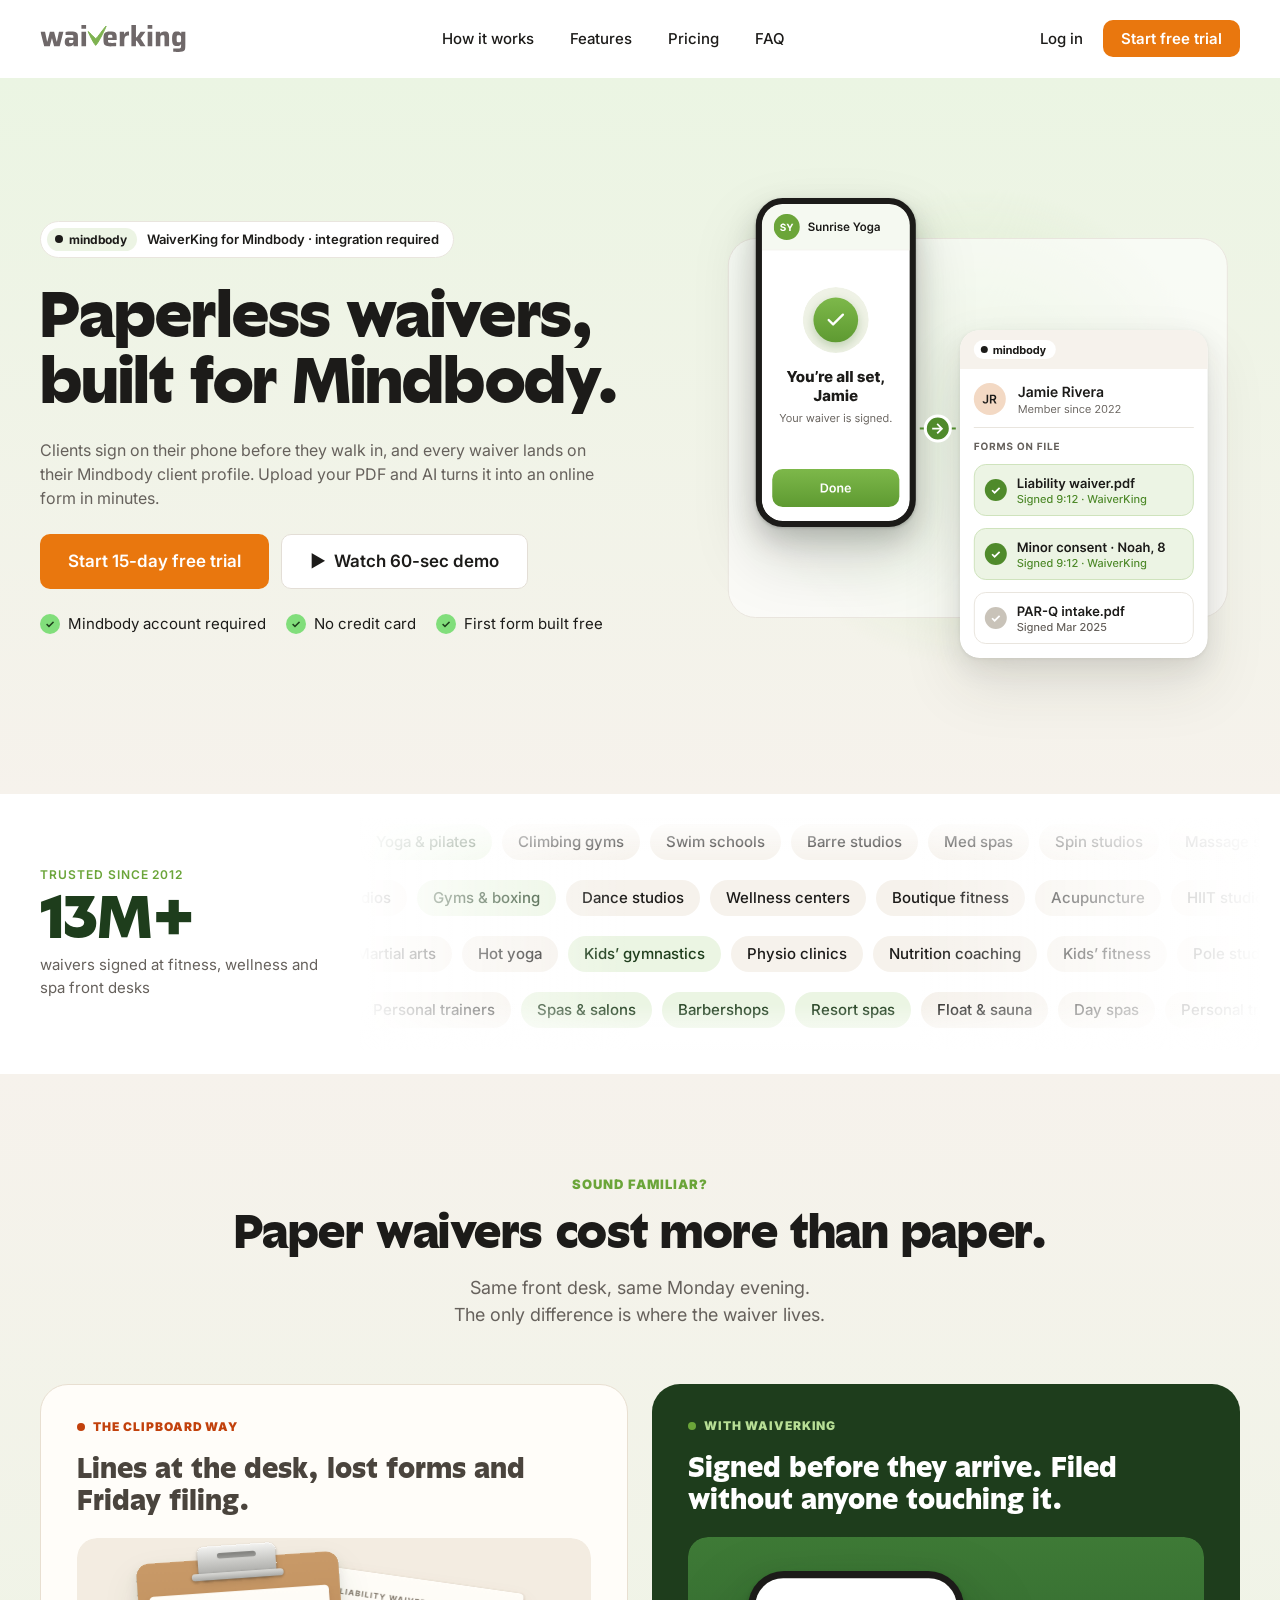
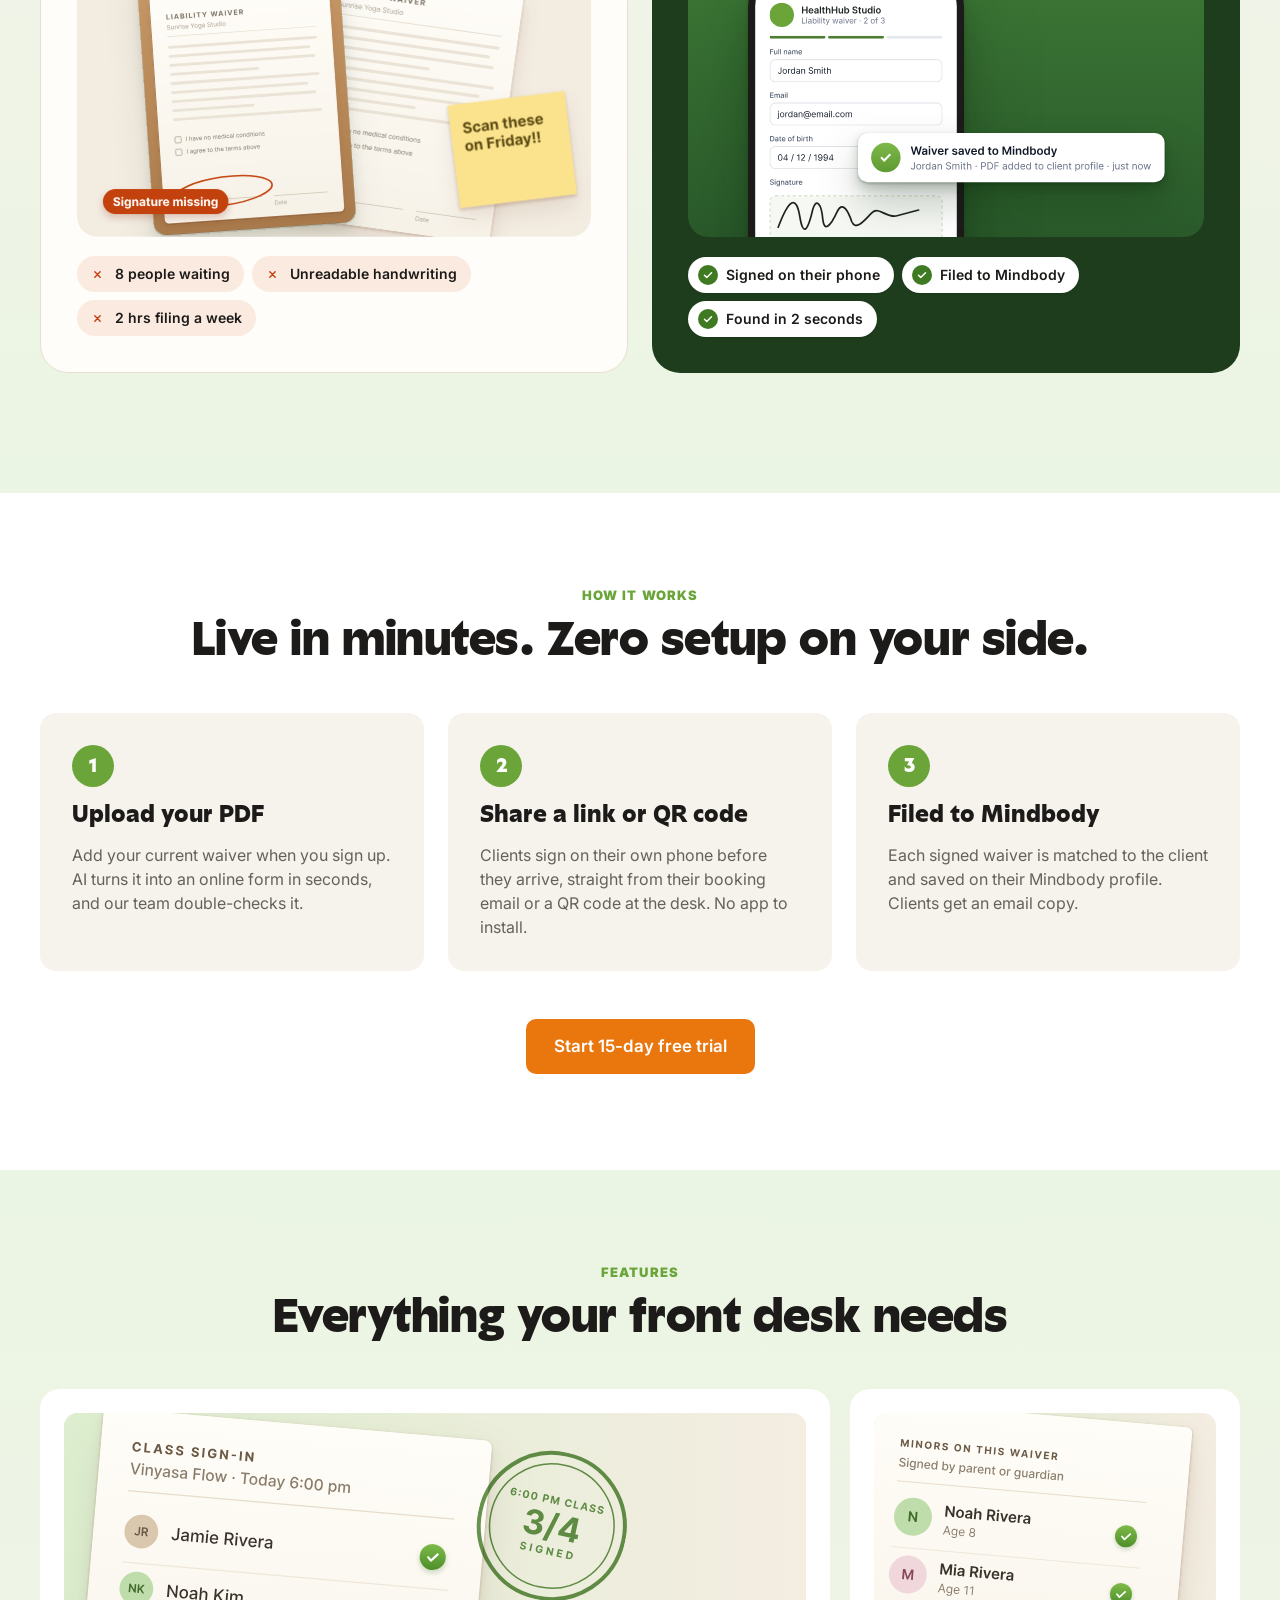
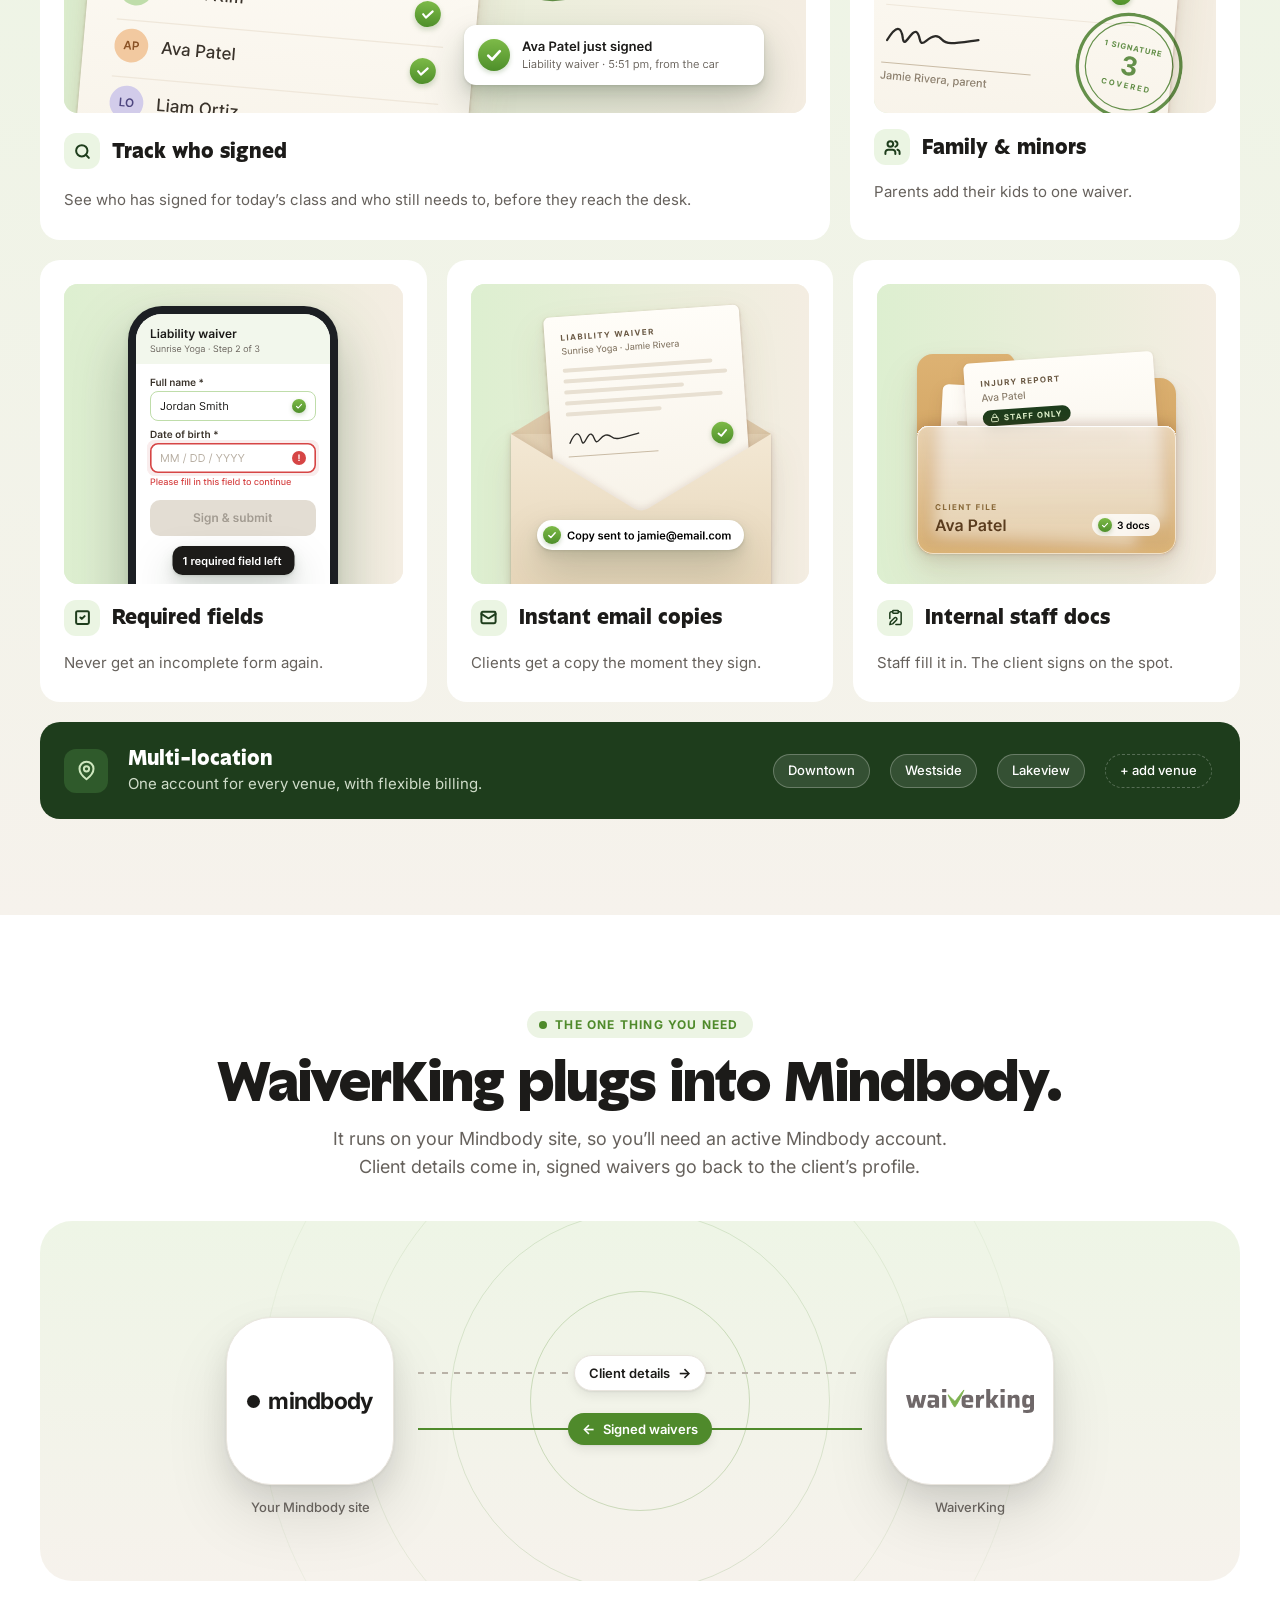
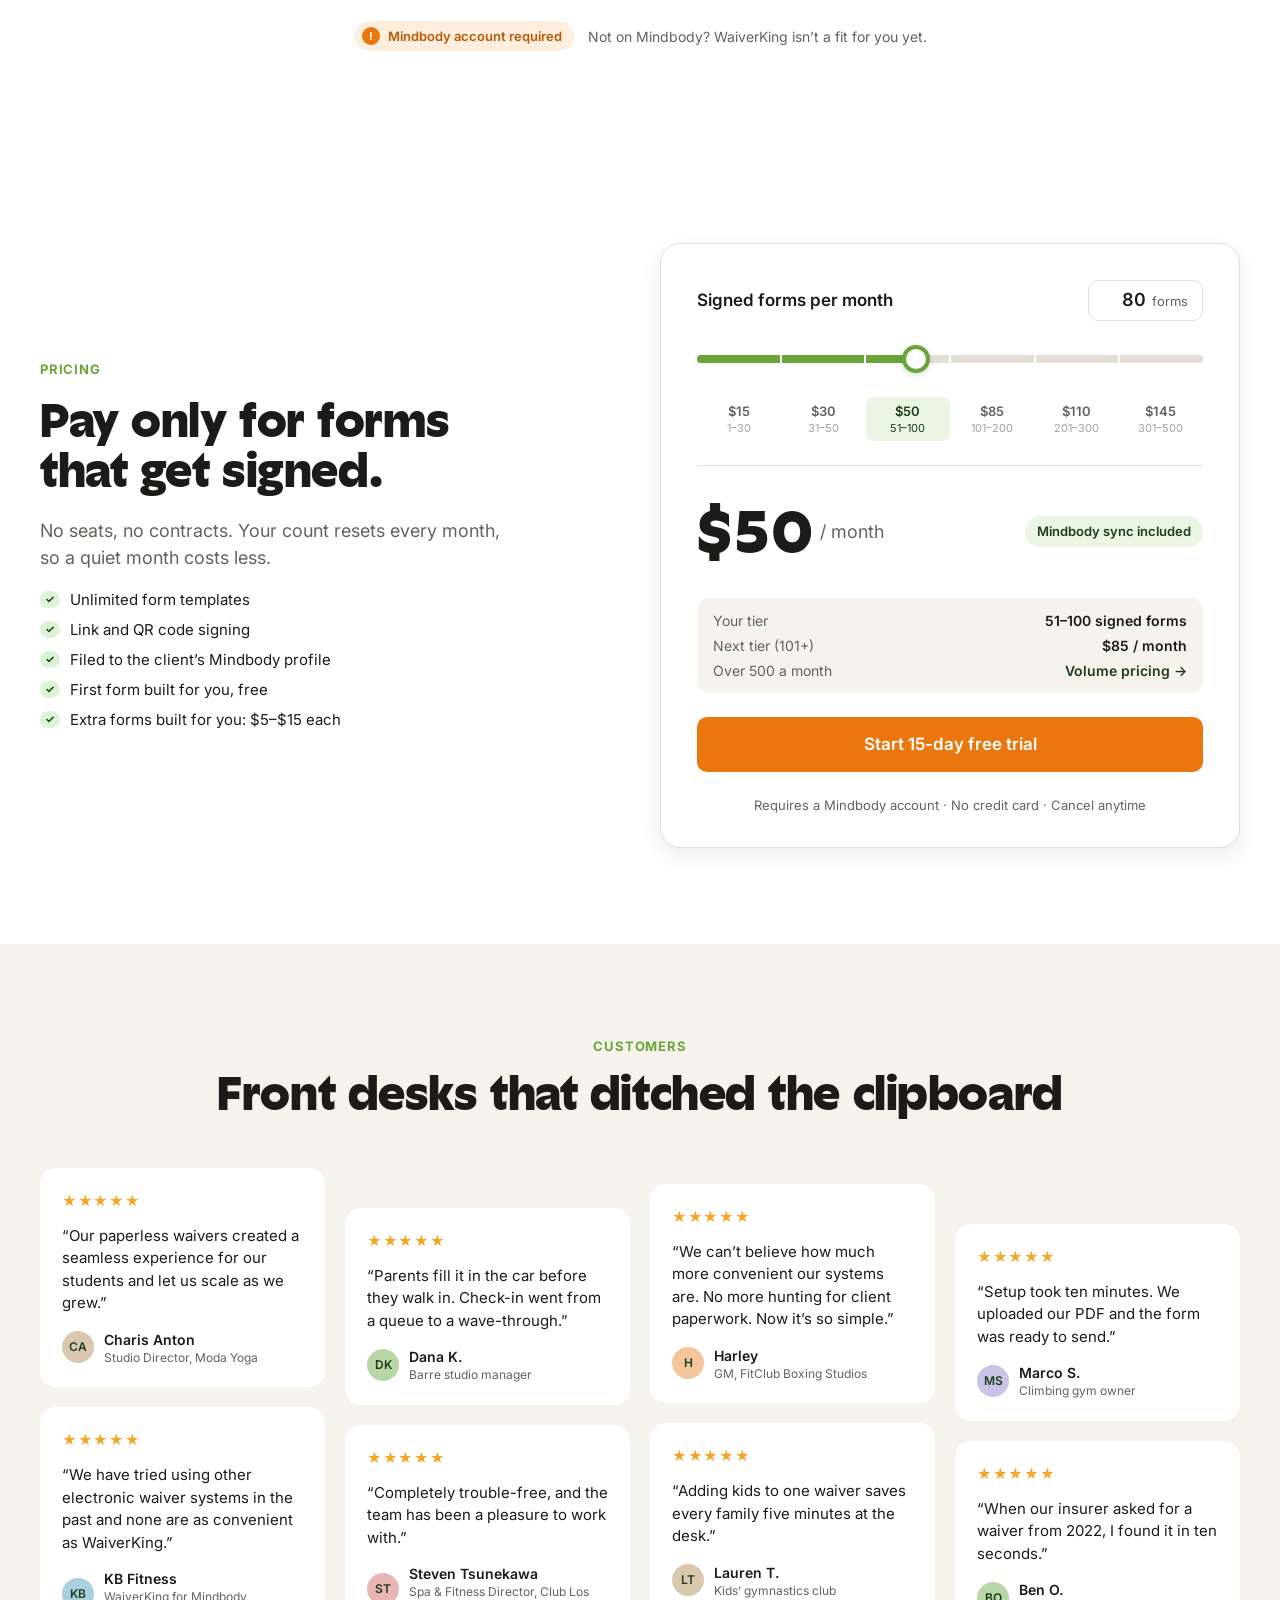
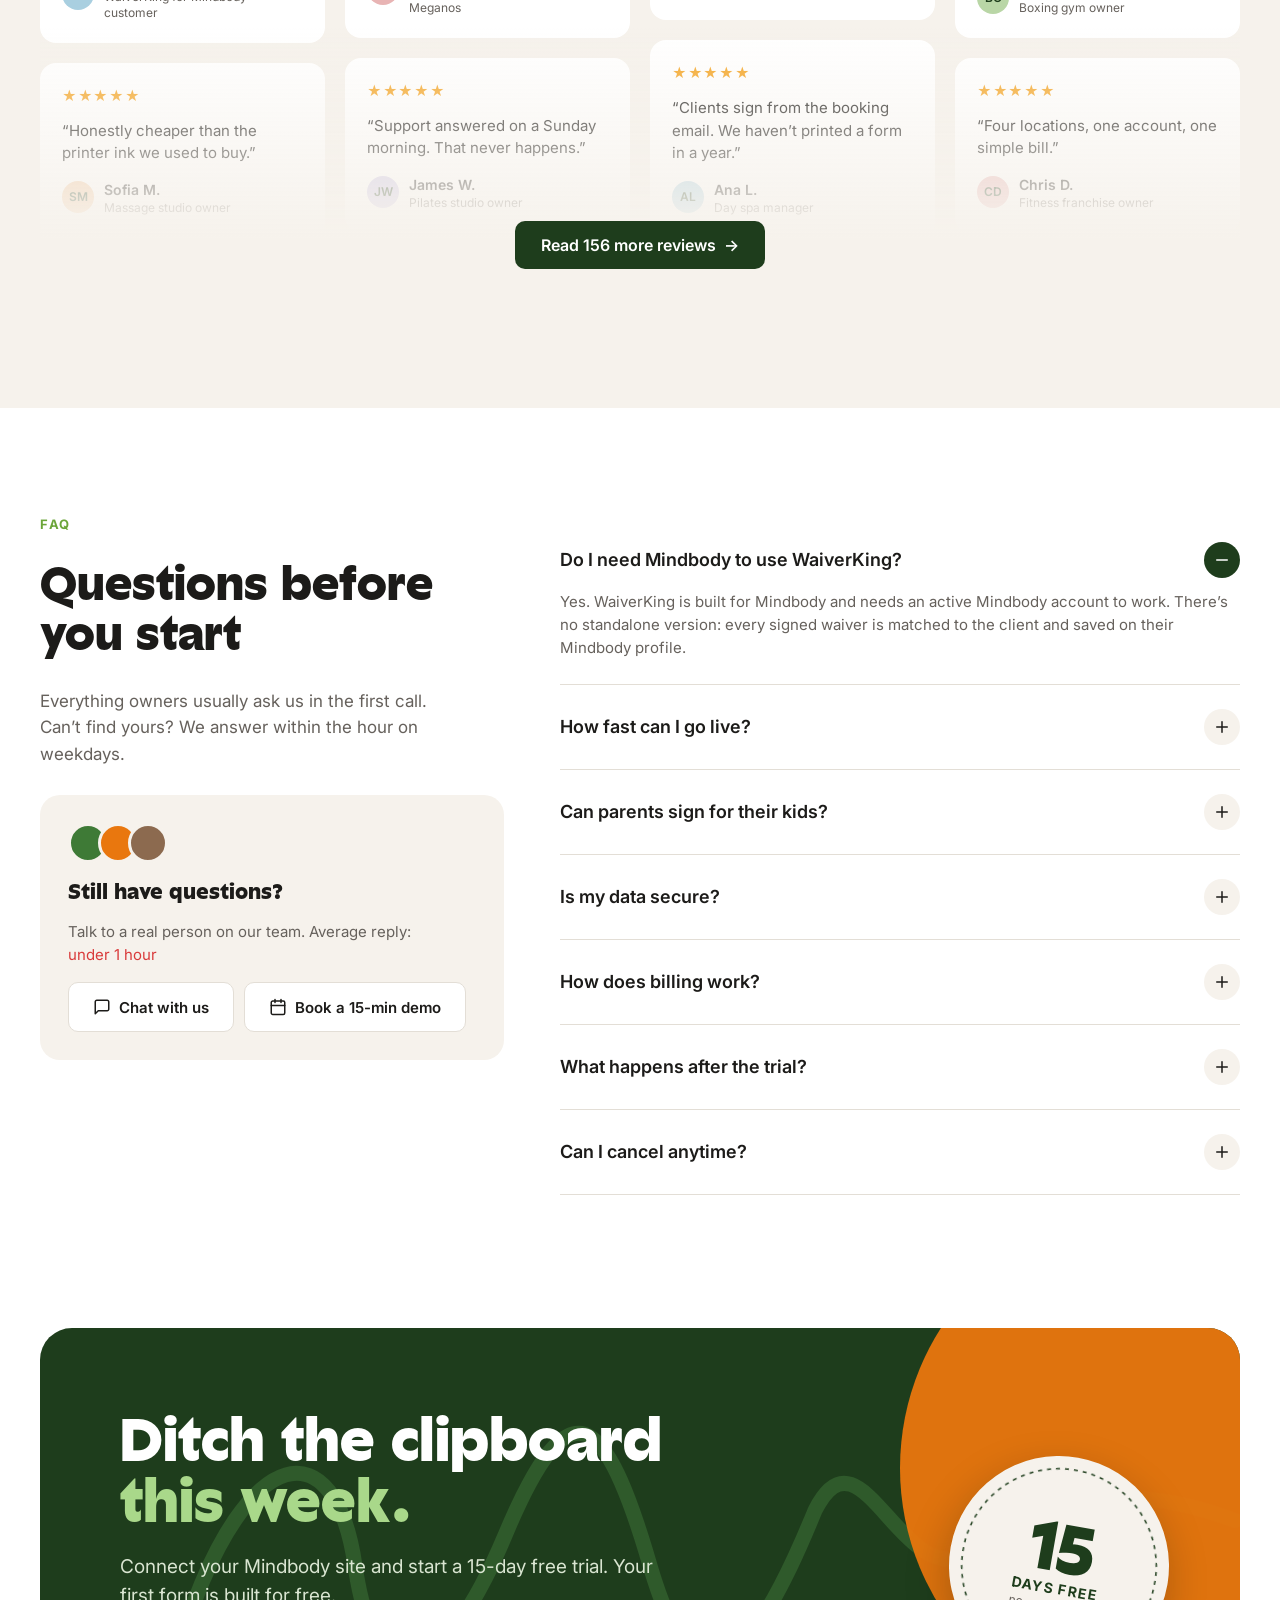
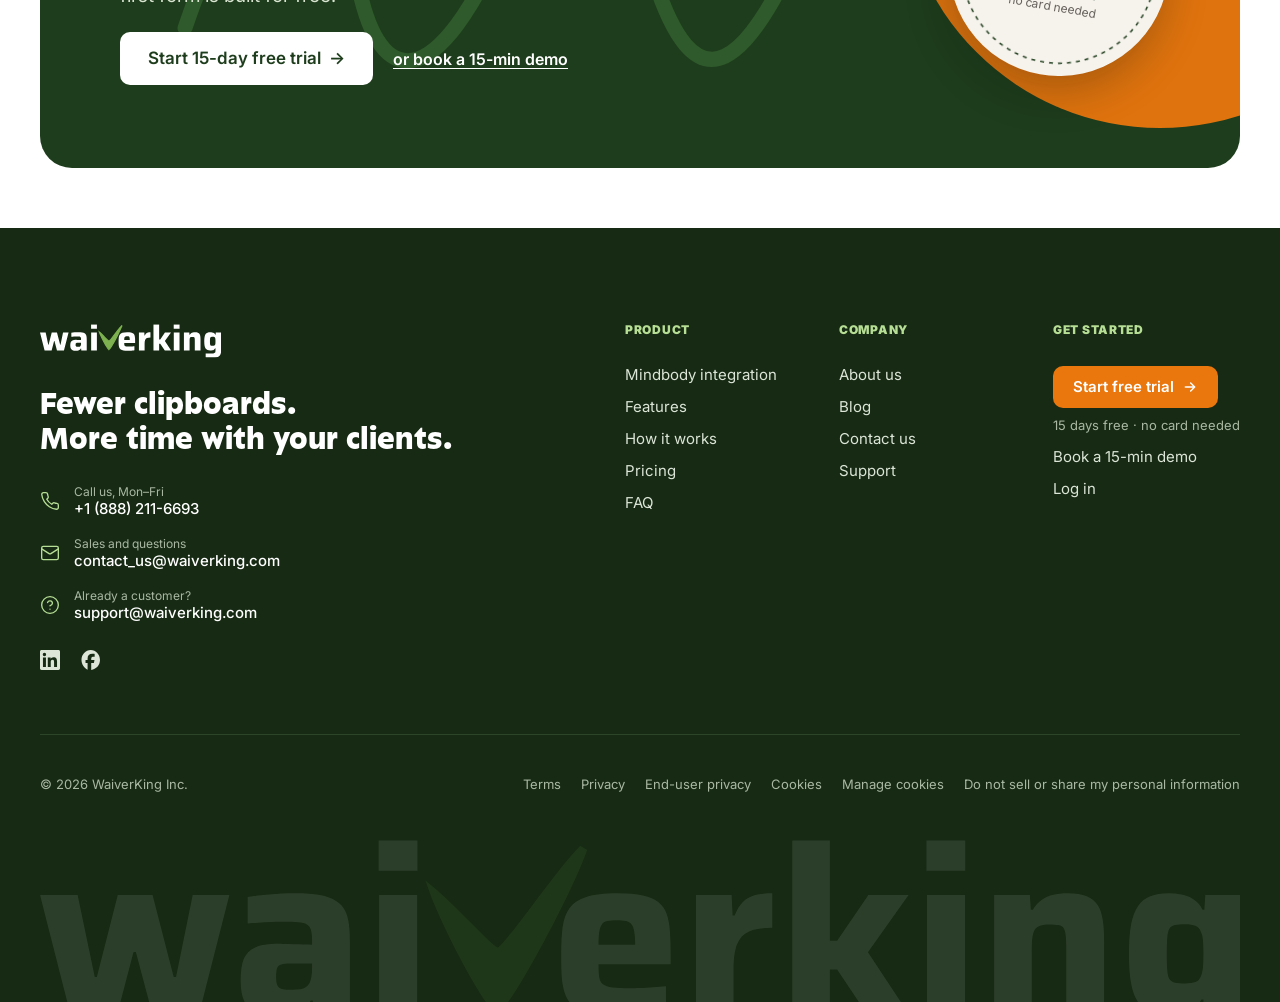
==== commit a21350f2: "Copy: PDF upload with instant AI conversion instead of manual build Co-Authored-By: Claude Opus 5.5 " ====
--- a/waiverking/index.html
+++ b/waiverking/index.html
@@ -1068,7 +1068,7 @@
     <div class="hero-copy">
       <p class="mb-pill" style="--i:0"><span class="mb-mark"><i></i>mindbody</span><span class="pl-long">WaiverKing for Mindbody · integration required</span><span class="pl-short">Integration required</span></p>
       <h1 class="display" style="--i:1">Paperless waivers,<br>built for Mindbody.</h1>
-      <p class="hero-sub" style="--i:2">Clients sign on their phone before they walk in, and every waiver lands on their Mindbody client profile. Send us your PDF and we’ll build your first form free.</p>
+      <p class="hero-sub" style="--i:2">Clients sign on their phone before they walk in, and every waiver lands on their Mindbody client profile. Upload your PDF and AI turns it into an online form in minutes.</p>
       <div class="hero-ctas" style="--i:3">
         <a class="btn btn-primary" href="https://www.waiverking.com/">Start 15-day free trial</a>
         <a class="btn btn-ghost" href="#how">▶&nbsp; Watch 60-sec demo</a>
@@ -1152,10 +1152,10 @@
   <div class="wrap">
     <div class="sec-head">
       <span class="eyebrow">How it works</span>
-      <h2 class="display h2">Live in a day. Zero setup on your side.</h2>
+      <h2 class="display h2">Live in minutes. Zero setup on your side.</h2>
     </div>
     <ol class="steps">
-      <li class="step"><span class="step-num">1</span><h3>Send us your PDF</h3><p>Email or upload your current waiver. We turn it into an online form, and the first one is free.</p></li>
+      <li class="step"><span class="step-num">1</span><h3>Upload your PDF</h3><p>Add your current waiver when you sign up. AI turns it into an online form in seconds, and our team double-checks it.</p></li>
       <li class="step"><span class="step-num">2</span><h3>Share a link or QR code</h3><p>Clients sign on their own phone before they arrive, straight from their booking email or a QR code at the desk. No app to install.</p></li>
       <li class="step"><span class="step-num">3</span><h3>Filed to Mindbody</h3><p>Each signed waiver is matched to the client and saved on their Mindbody profile. Clients get an email copy.</p></li>
     </ol>
@@ -1486,7 +1486,7 @@
     [['We can’t believe how much more convenient our systems are. No more hunting for client paperwork. Now it’s so simple.','Harley','GM, FitClub Boxing Studios','H','#F2C59A'],
      ['Adding kids to one waiver saves every family five minutes at the desk.','Lauren T.','Kids’ gymnastics club','LT','#D9C7B0'],
      ['Clients sign from the booking email. We haven’t printed a form in a year.','Ana L.','Day spa manager','AL','#A9CFE0']],
-    [['Setup took one email. They built our waiver from our PDF the same day.','Marco S.','Climbing gym owner','MS','#C9C3E6'],
+    [['Setup took ten minutes. We uploaded our PDF and the form was ready to send.','Marco S.','Climbing gym owner','MS','#C9C3E6'],
      ['When our insurer asked for a waiver from 2022, I found it in ten seconds.','Ben O.','Boxing gym owner','BO','#B9D6A6'],
      ['Four locations, one account, one simple bill.','Chris D.','Fitness franchise owner','CD','#E8B4B4']]
   ];
@@ -1508,7 +1508,7 @@
   // FAQ accordion (one open at a time, first open by default)
   const F = [
     ['Do I need Mindbody to use WaiverKing?', 'Yes. WaiverKing is built for Mindbody and needs an active Mindbody account to work. There’s no standalone version: every signed waiver is matched to the client and saved on their Mindbody profile.'],
-    ['How fast can I go live?', 'Send us your PDF and we build the form for you. Most businesses are live within <span class="flag">1 business day</span>.'],
+    ['How fast can I go live?', 'Upload your PDF when you sign up and AI turns it into an online form in seconds, ready to share. Our team then double-checks it for you.'],
     ['Can parents sign for their kids?', 'Yes. A parent or guardian signs once and adds each minor to the same waiver, so the whole family is covered in one form.'],
     ['Is my data secure?', 'Every signed waiver is saved as a PDF on the client’s Mindbody profile, so it sits with the rest of their records and is easy to find. Email copies to clients can be switched off for HIPAA.'],
     ['How does billing work?', 'You pay for signed forms only, from $15 a month, with no seats or contracts. Your count resets every month, so a quiet month costs less. Use the calculator above to see your tier.'],
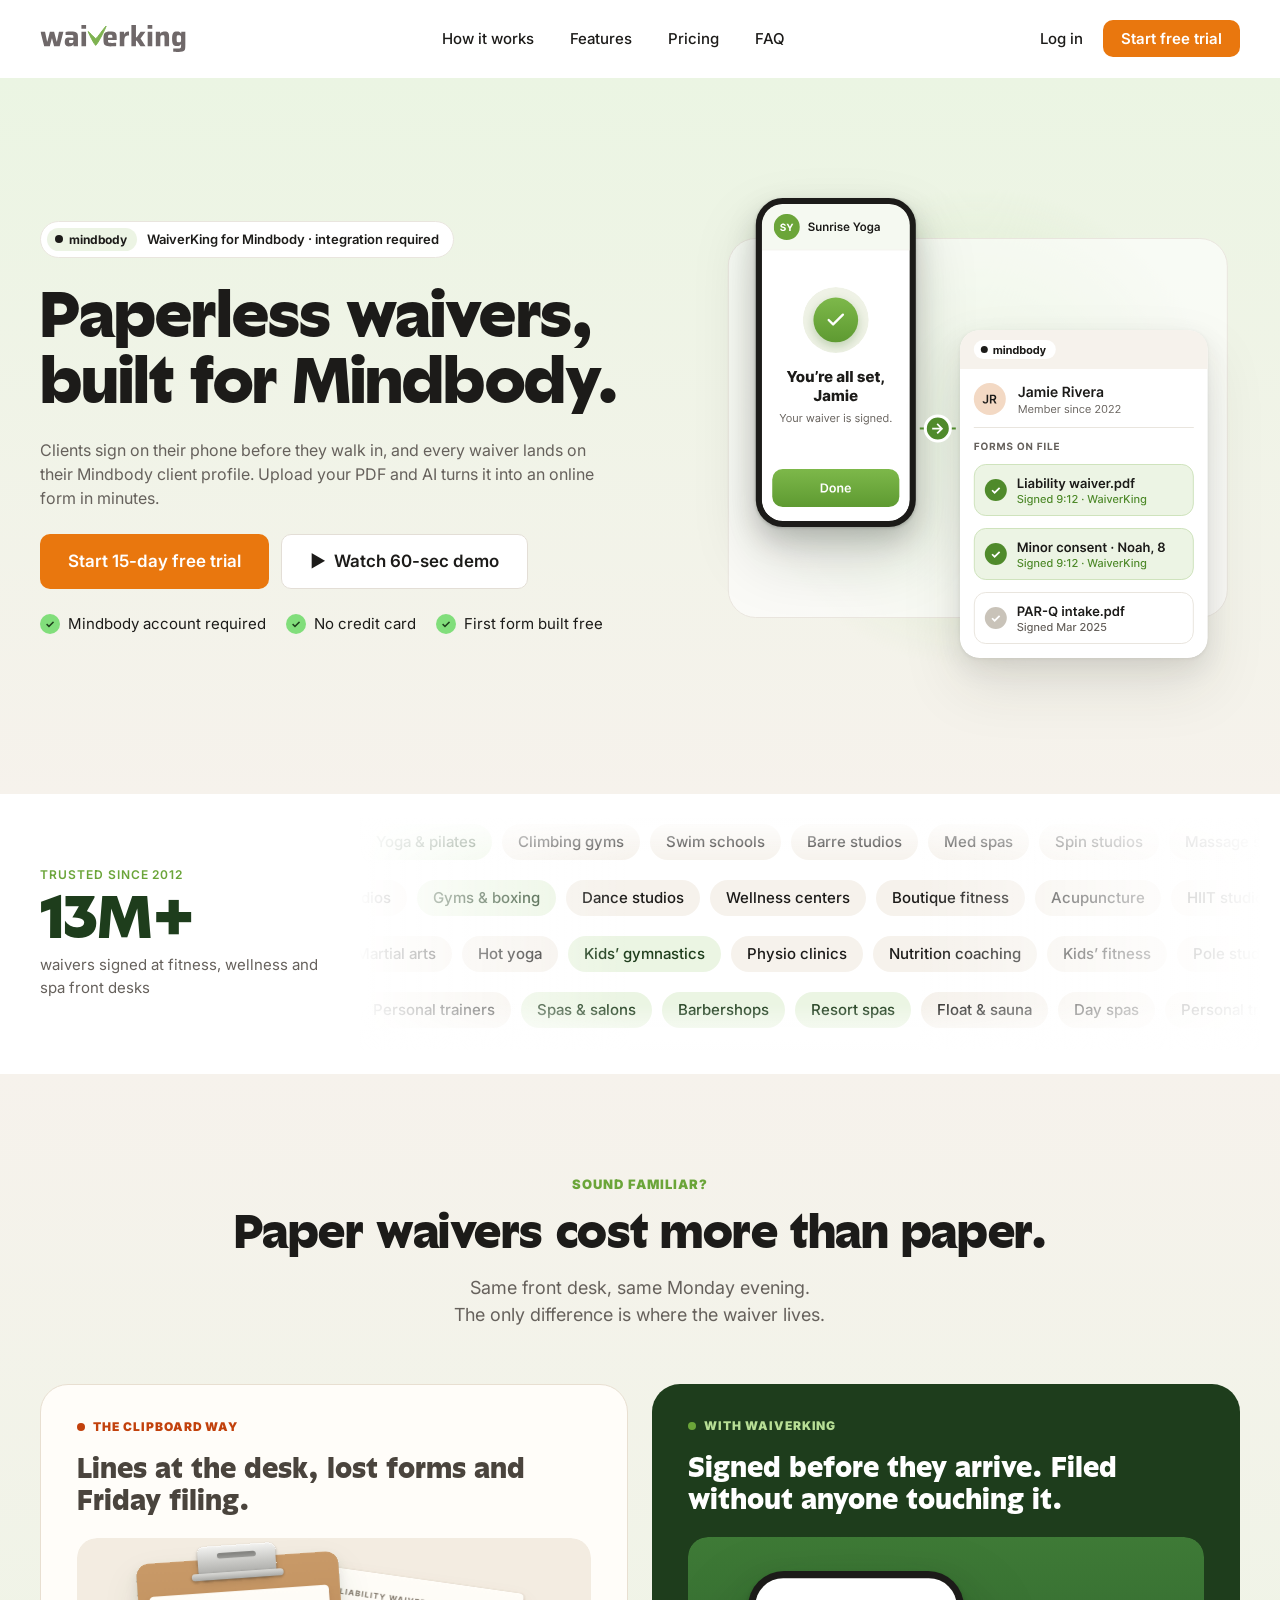
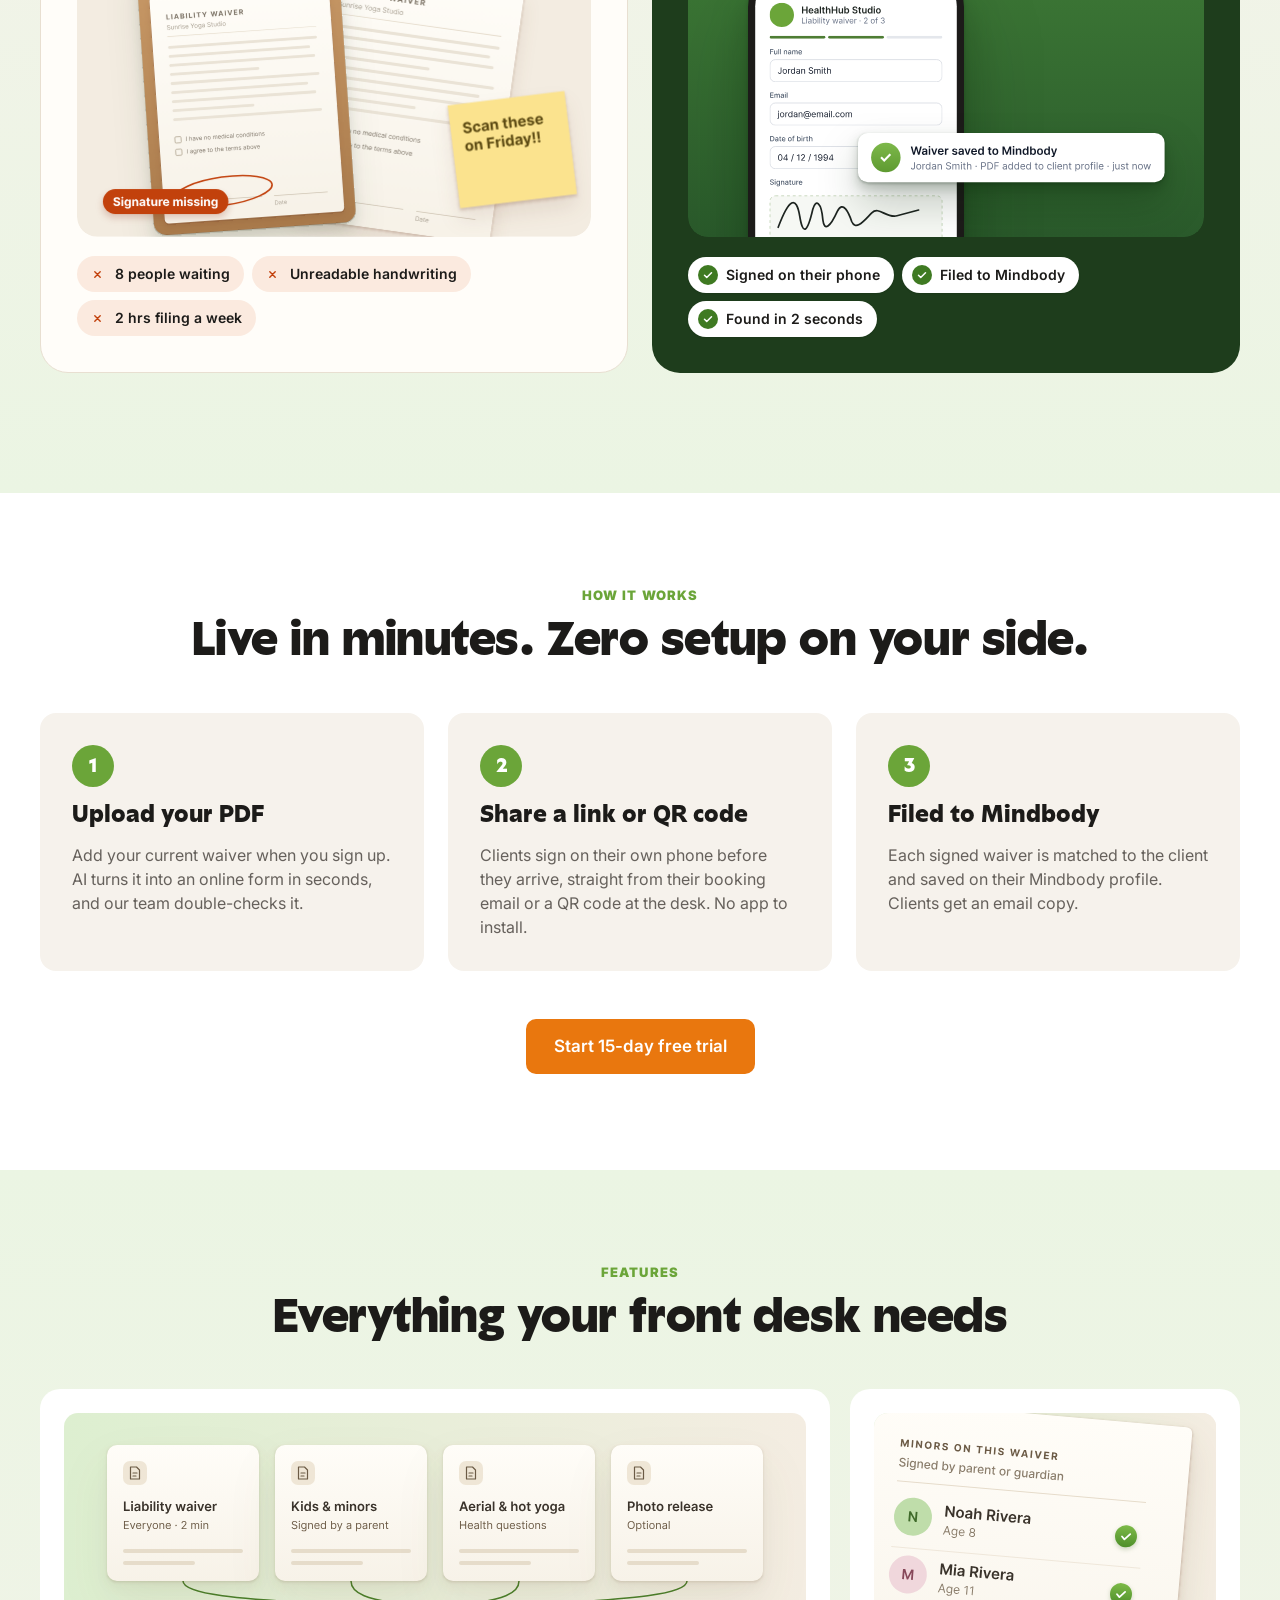
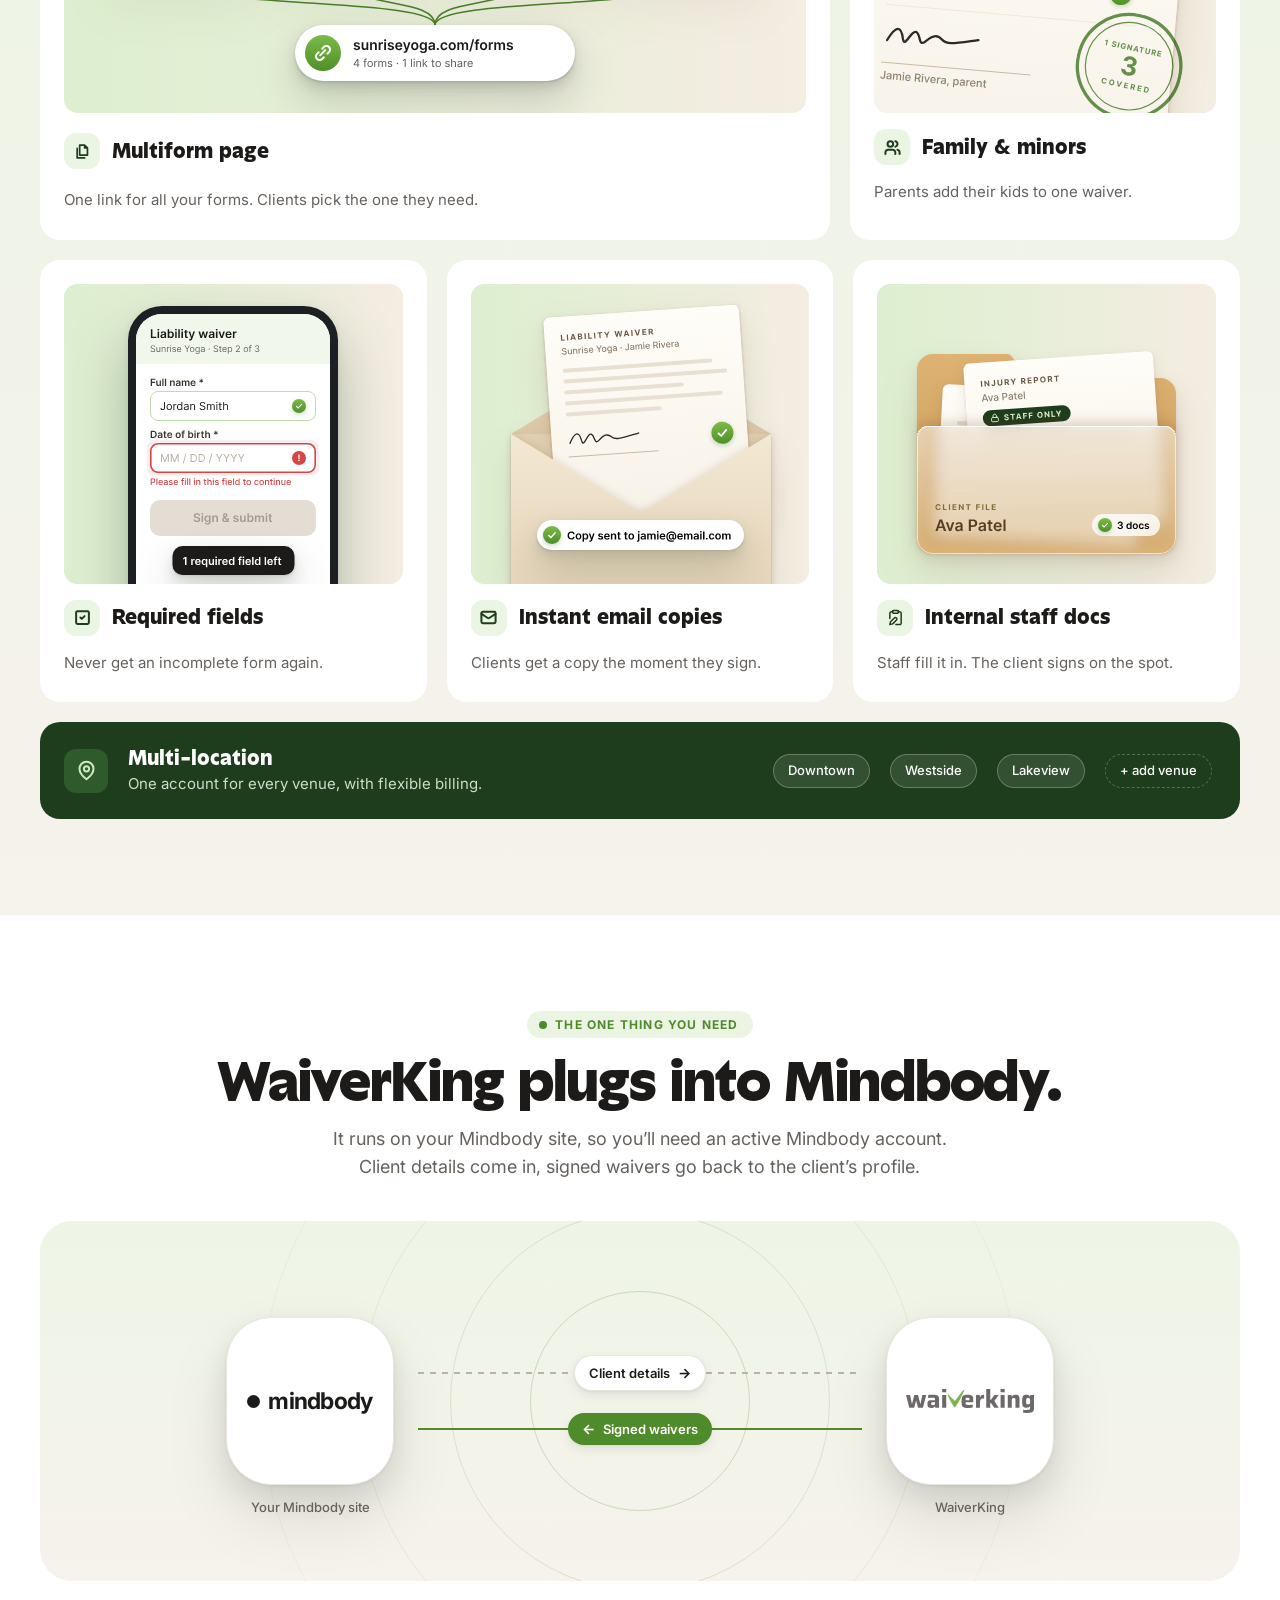
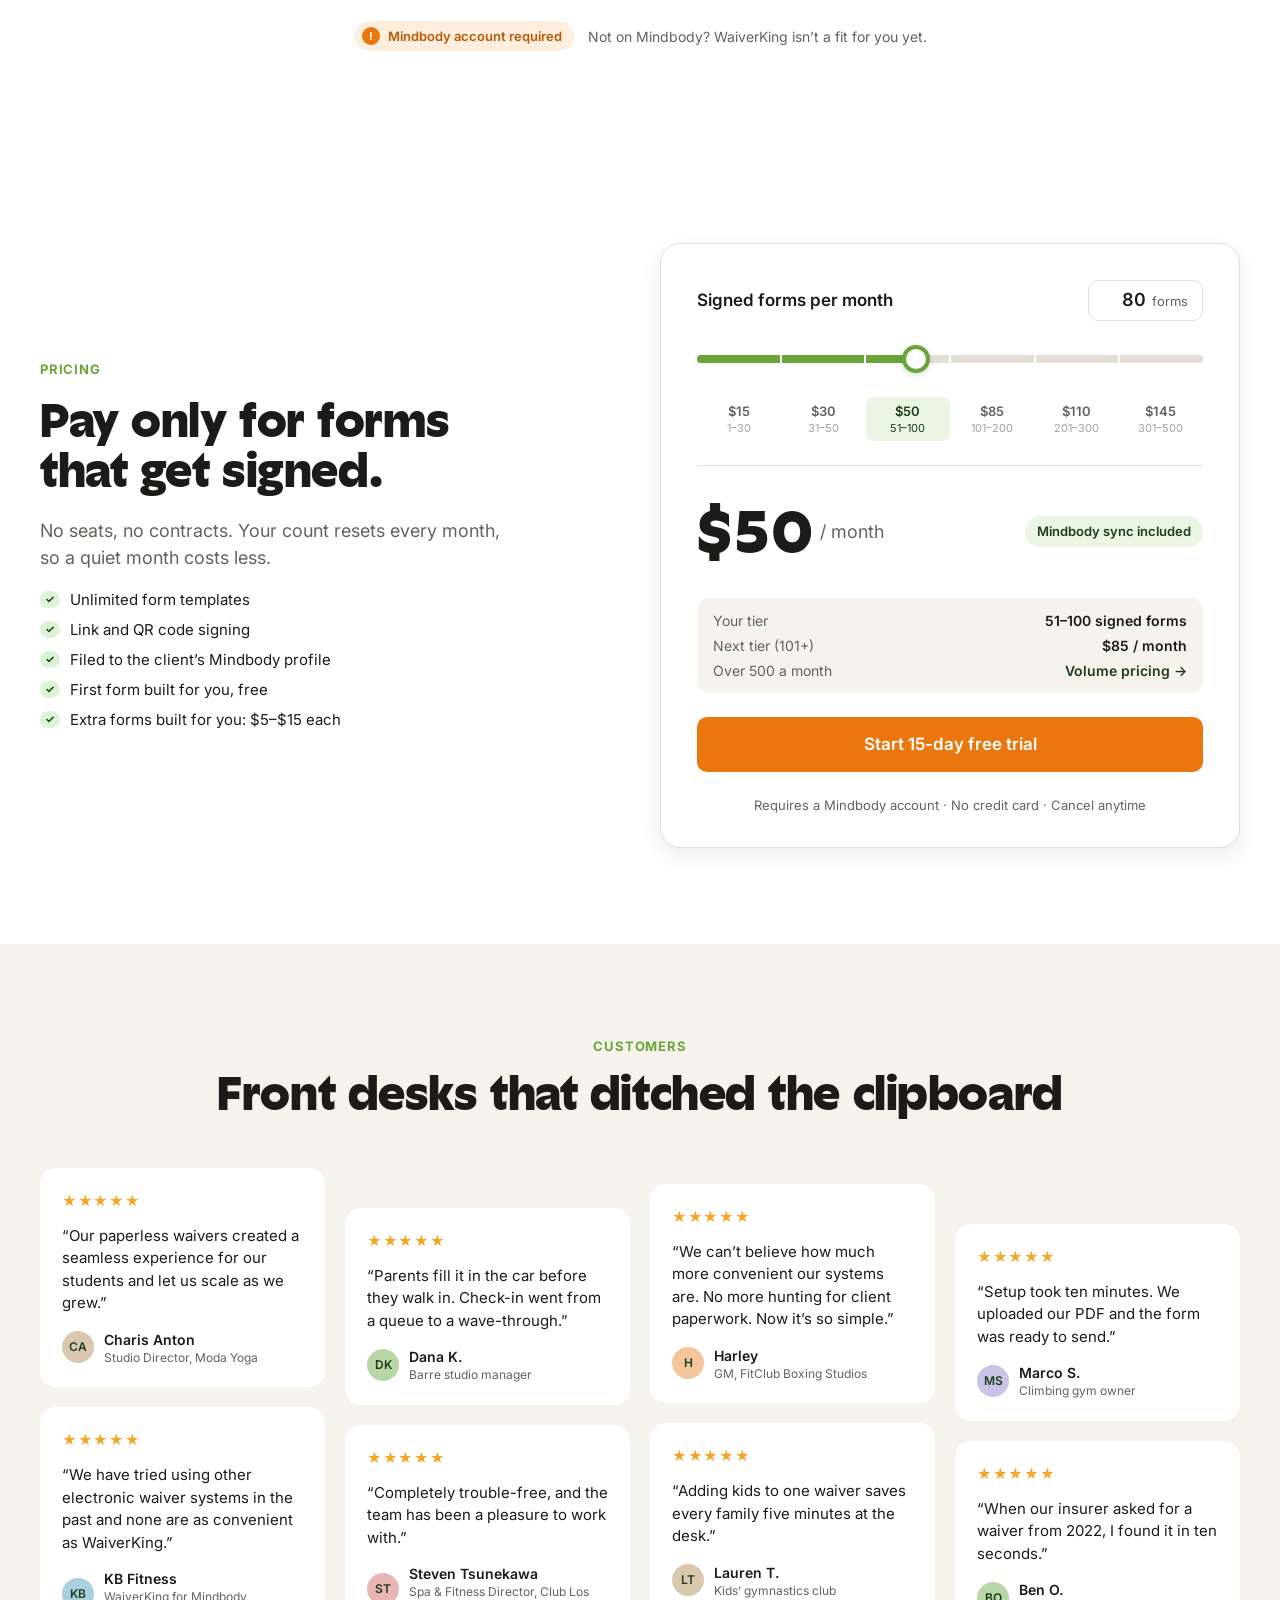
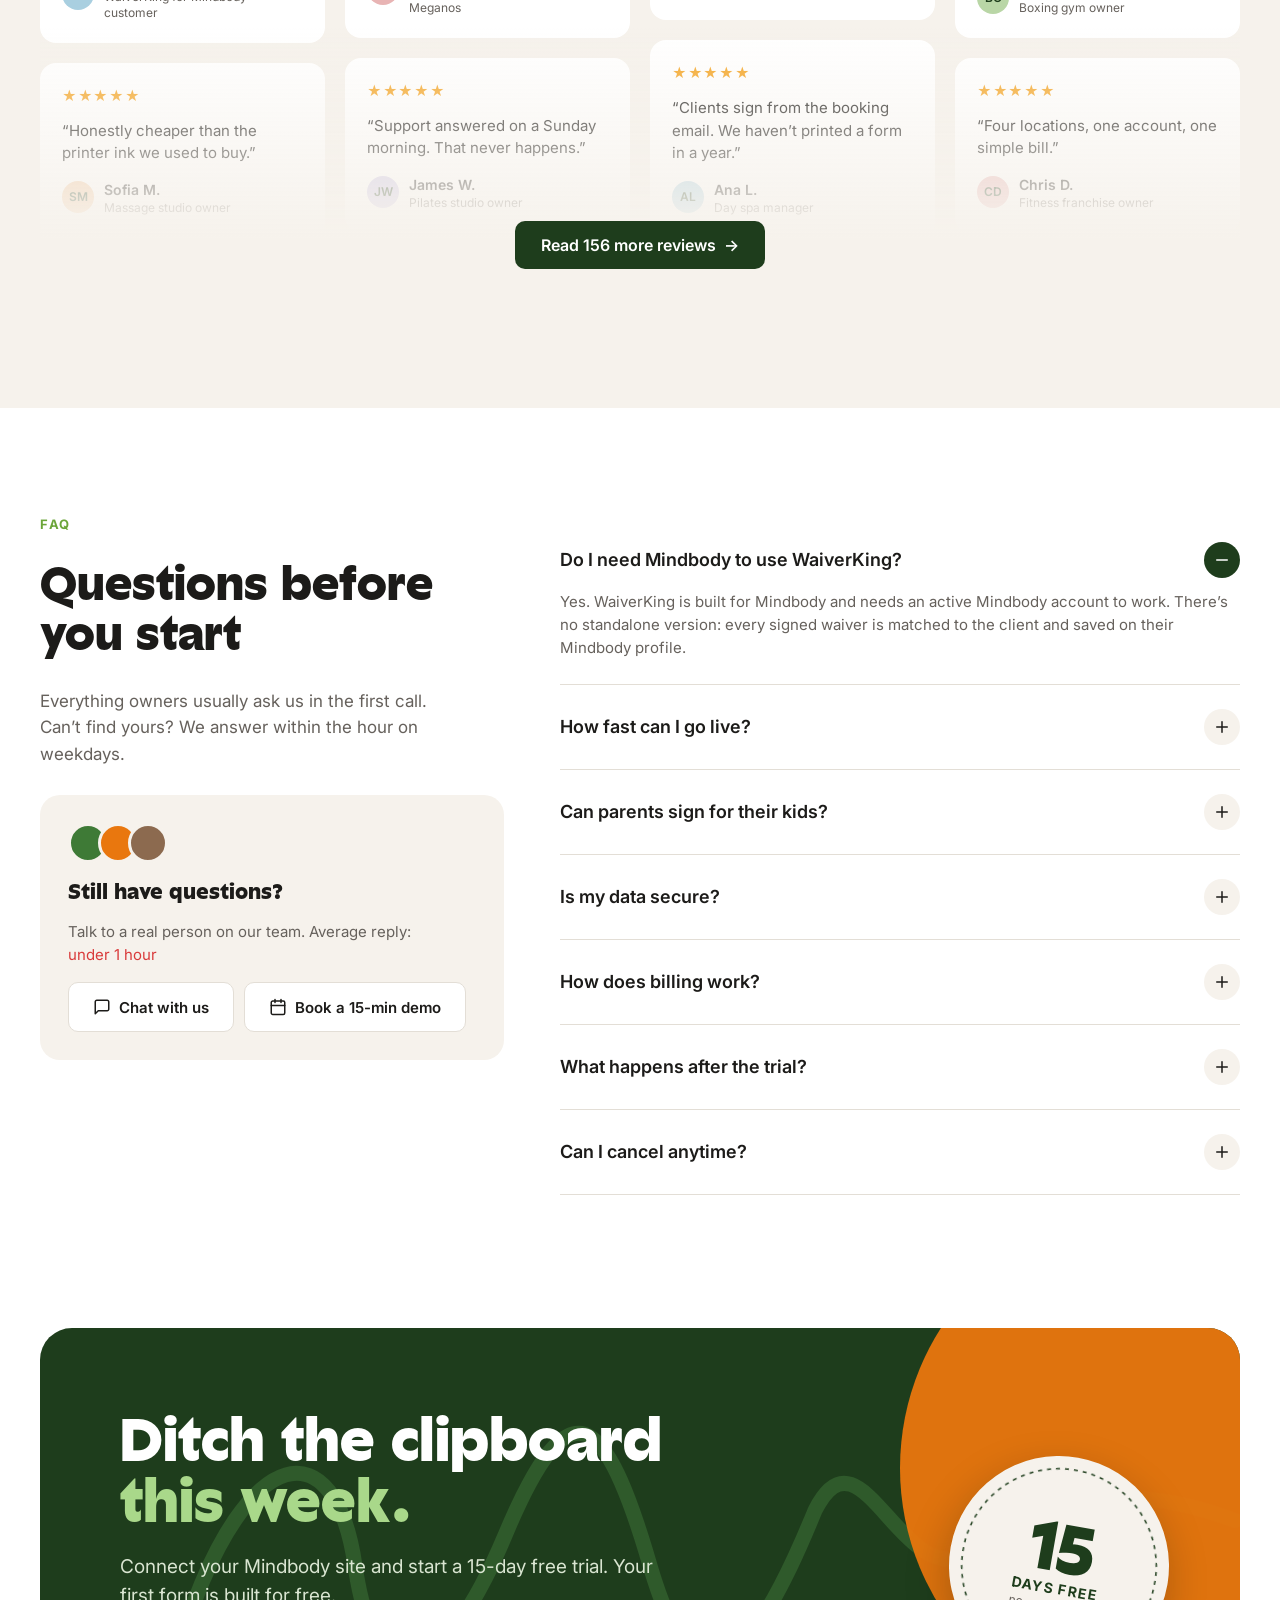
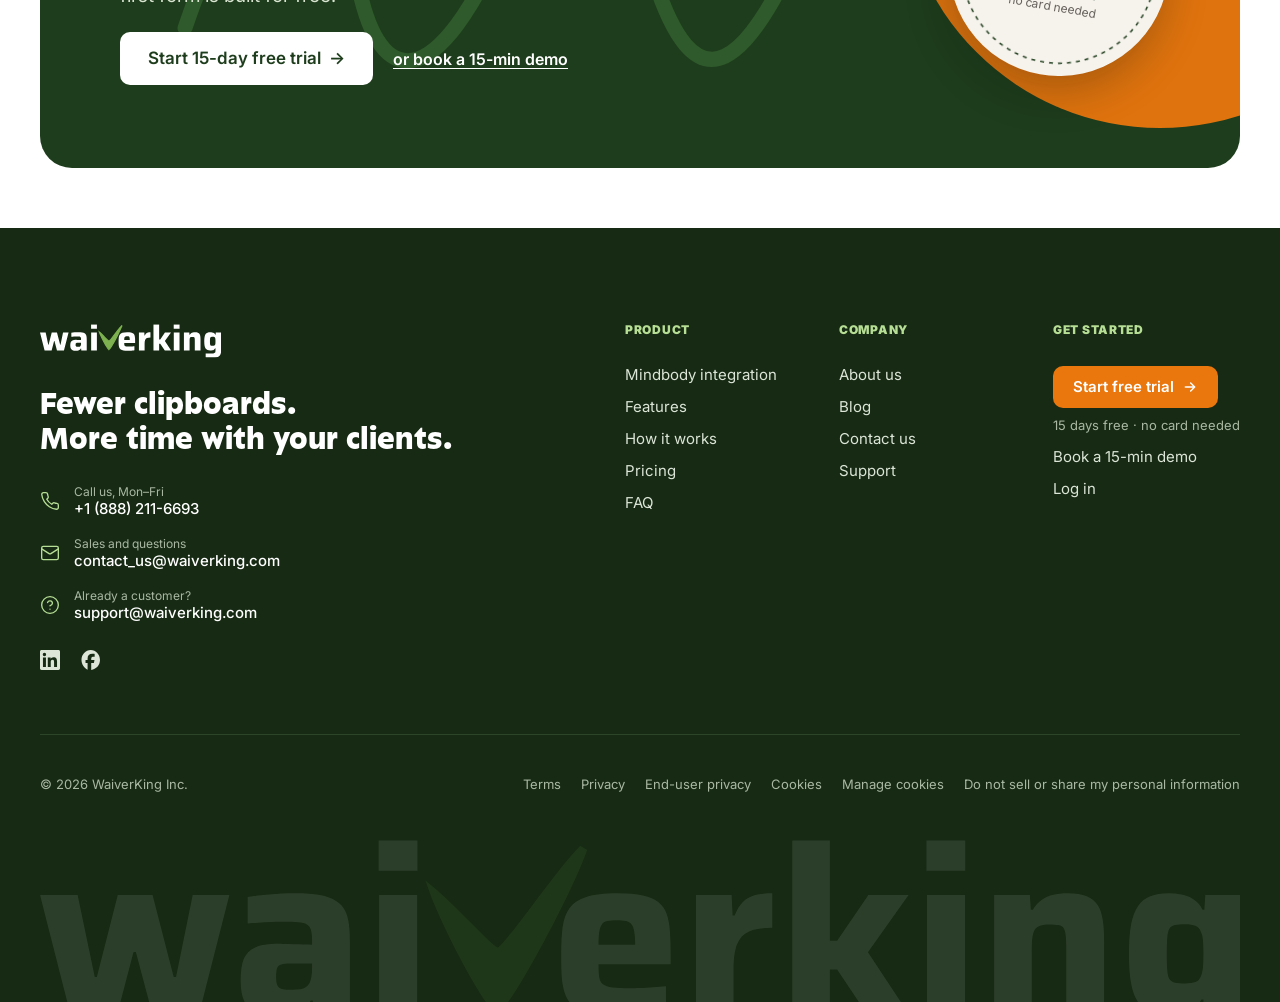
==== commit b0861624: "Homepage: replace Track who signed tile with animated Multiform page tile Illustration exported from" ====
--- a/waiverking/index.html
+++ b/waiverking/index.html
@@ -748,6 +748,17 @@
   .js-anim .il-track [data-n="signed-badge-4"] { animation: il-pop 390ms var(--ease-spring) 840ms both; transform-box: fill-box; transform-origin: center; }
   .js-anim .il-track [data-n="vector-4"] { animation: il-draw 240ms ease-out 990ms both; stroke-dasharray: 1; }
   .js-anim .il-track [data-n="ink-stamp"] { animation: il-slam 470ms var(--ease-out) 1180ms both; transform-box: fill-box; transform-origin: center; }
+  /* multiform: four forms land, their lines draw into one link, the link pill settles last */
+  .js-anim .il-multi [data-n="form-card-1"] { animation: il-rise 620ms var(--ease-out) 0ms both; transform-box: fill-box; transform-origin: center; --d:20px; }
+  .js-anim .il-multi [data-n="form-card-2"] { animation: il-rise 620ms var(--ease-out) 70ms both; transform-box: fill-box; transform-origin: center; --d:20px; }
+  .js-anim .il-multi [data-n="form-card-3"] { animation: il-rise 620ms var(--ease-out) 140ms both; transform-box: fill-box; transform-origin: center; --d:20px; }
+  .js-anim .il-multi [data-n="form-card-4"] { animation: il-rise 620ms var(--ease-out) 210ms both; transform-box: fill-box; transform-origin: center; --d:20px; }
+  .js-anim .il-multi [data-n="connector-1"] { animation: il-draw 470ms var(--ease-in-out) 520ms both; stroke-dasharray: 1; }
+  .js-anim .il-multi [data-n="connector-2"] { animation: il-draw 470ms var(--ease-in-out) 580ms both; stroke-dasharray: 1; }
+  .js-anim .il-multi [data-n="connector-3"] { animation: il-draw 470ms var(--ease-in-out) 640ms both; stroke-dasharray: 1; }
+  .js-anim .il-multi [data-n="connector-4"] { animation: il-draw 470ms var(--ease-in-out) 700ms both; stroke-dasharray: 1; }
+  .js-anim .il-multi [data-n="link-pill"] { animation: il-rise 550ms var(--ease-spring) 980ms both; transform-box: fill-box; transform-origin: center; --d:14px; }
+  .js-anim .il-multi [data-n="link-icon"] { animation: il-pop 390ms var(--ease-spring) 1130ms both; transform-box: fill-box; transform-origin: center; }
   .js-anim .il-family [data-n="paper"] { animation: il-rise 700ms var(--ease-out) 0ms both; transform-box: fill-box; transform-origin: center; --d:28px; }
   .js-anim .il-family [data-n="signed-badge"] { animation: il-pop 390ms var(--ease-spring) 280ms both; transform-box: fill-box; transform-origin: center; }
   .js-anim .il-family [data-n="vector"] { animation: il-draw 240ms ease-out 430ms both; stroke-dasharray: 1; }
@@ -1046,7 +1057,7 @@
     </nav>
     <div class="nav-right">
       <a class="login" href="https://www.waiverking.com/login">Log in</a>
-      <a class="btn btn-primary btn-sm" href="https://www.waiverking.com/">Start free trial</a>
+      <a class="btn btn-primary btn-sm" href="signup/">Start free trial</a>
       <button class="menu-btn" id="menuBtn" type="button" aria-expanded="false" aria-controls="mobileMenu" aria-label="Open menu"><span></span></button>
     </div>
   </div>
@@ -1070,7 +1081,7 @@
       <h1 class="display" style="--i:1">Paperless waivers,<br>built for Mindbody.</h1>
       <p class="hero-sub" style="--i:2">Clients sign on their phone before they walk in, and every waiver lands on their Mindbody client profile. Upload your PDF and AI turns it into an online form in minutes.</p>
       <div class="hero-ctas" style="--i:3">
-        <a class="btn btn-primary" href="https://www.waiverking.com/">Start 15-day free trial</a>
+        <a class="btn btn-primary" href="signup/">Start 15-day free trial</a>
         <a class="btn btn-ghost" href="#how">▶&nbsp; Watch 60-sec demo</a>
       </div>
       <ul class="ticks" style="--i:4">
@@ -1159,7 +1170,7 @@
       <li class="step"><span class="step-num">2</span><h3>Share a link or QR code</h3><p>Clients sign on their own phone before they arrive, straight from their booking email or a QR code at the desk. No app to install.</p></li>
       <li class="step"><span class="step-num">3</span><h3>Filed to Mindbody</h3><p>Each signed waiver is matched to the client and saved on their Mindbody profile. Clients get an email copy.</p></li>
     </ol>
-    <a class="btn btn-primary" href="https://www.waiverking.com/">Start 15-day free trial</a>
+    <a class="btn btn-primary" href="signup/">Start 15-day free trial</a>
   </div>
 </section>
 
@@ -1173,9 +1184,9 @@
     <div class="bento">
       <div class="bento-row r1">
         <article data-anim class="fcard big">
-          <div class="illus" data-min="0.62" data-fx="0.04" data-svg="assets/illus/track.svg" aria-hidden="true"></div>
-          <div class="fhead"><span class="ftile"><img src="assets/icon-search.svg" alt=""></span><h3>Track who signed</h3></div>
-          <p>See who has signed for today’s class and who still needs to, before they reach the desk.</p>
+          <div class="illus" data-min="0.62" data-fx="0.5" data-svg="assets/illus/multiform.svg" aria-hidden="true"></div>
+          <div class="fhead"><span class="ftile"><img src="assets/icon-forms.svg" alt=""></span><h3>Multiform page</h3></div>
+          <p>One link for all your forms. Clients pick the one they need.</p>
         </article>
         <article data-anim class="fcard">
           <div class="illus" data-svg="assets/illus/family.svg" aria-hidden="true"></div>
@@ -1267,7 +1278,7 @@
         <div><span id="nextLabel">Next tier (101+)</span><b id="nextPrice">$85 / month</b></div>
         <div><span id="overLabel">Over 500 a month</span><a href="#faq">Volume pricing →</a></div>
       </div>
-      <a class="btn btn-primary" href="https://www.waiverking.com/">Start 15-day free trial</a>
+      <a class="btn btn-primary" href="signup/">Start 15-day free trial</a>
       <p class="note">Requires a Mindbody account · No credit card · Cancel anytime</p>
     </div>
   </div>
@@ -1319,7 +1330,7 @@
         <h2>Ditch the clipboard <span>this week.</span></h2>
         <p>Connect your Mindbody site and start a 15-day free trial. Your first form is built for free.</p>
         <div class="cta-actions">
-          <a class="btn btn-white" href="https://www.waiverking.com/">Start 15-day free trial&nbsp; →</a>
+          <a class="btn btn-white" href="signup/">Start 15-day free trial&nbsp; →</a>
           <a class="link" href="https://www.waiverking.com/contact">or book a 15-min demo</a>
         </div>
       </div>
@@ -1348,7 +1359,7 @@
       <div class="fcols">
         <nav class="fcol" aria-label="Product"><h4>Product</h4><a href="#mindbody">Mindbody integration</a><a href="#features">Features</a><a href="#how">How it works</a><a href="#pricing">Pricing</a><a href="#faq">FAQ</a></nav>
         <nav class="fcol" aria-label="Company"><h4>Company</h4><a href="https://www.waiverking.com/about">About us</a><a href="https://www.waiverking.com/blog">Blog</a><a href="https://www.waiverking.com/contact">Contact us</a><a href="https://www.waiverking.com/support">Support</a></nav>
-        <div class="fcol start"><h4>Get started</h4><a class="btn btn-primary" href="https://www.waiverking.com/">Start free trial <svg class="ic" viewBox="0 0 24 24" fill="none" stroke="currentColor" stroke-width="2.2" stroke-linecap="round" stroke-linejoin="round" aria-hidden="true"><path d="M5 12h14M13 6l6 6-6 6"/></svg></a><small>15 days free · no card needed</small><a href="https://www.waiverking.com/contact">Book a 15-min demo</a><a href="https://www.waiverking.com/login">Log in</a></div>
+        <div class="fcol start"><h4>Get started</h4><a class="btn btn-primary" href="signup/">Start free trial <svg class="ic" viewBox="0 0 24 24" fill="none" stroke="currentColor" stroke-width="2.2" stroke-linecap="round" stroke-linejoin="round" aria-hidden="true"><path d="M5 12h14M13 6l6 6-6 6"/></svg></a><small>15 days free · no card needed</small><a href="https://www.waiverking.com/contact">Book a 15-min demo</a><a href="https://www.waiverking.com/login">Log in</a></div>
       </div>
     </div>
     <div class="flegal">
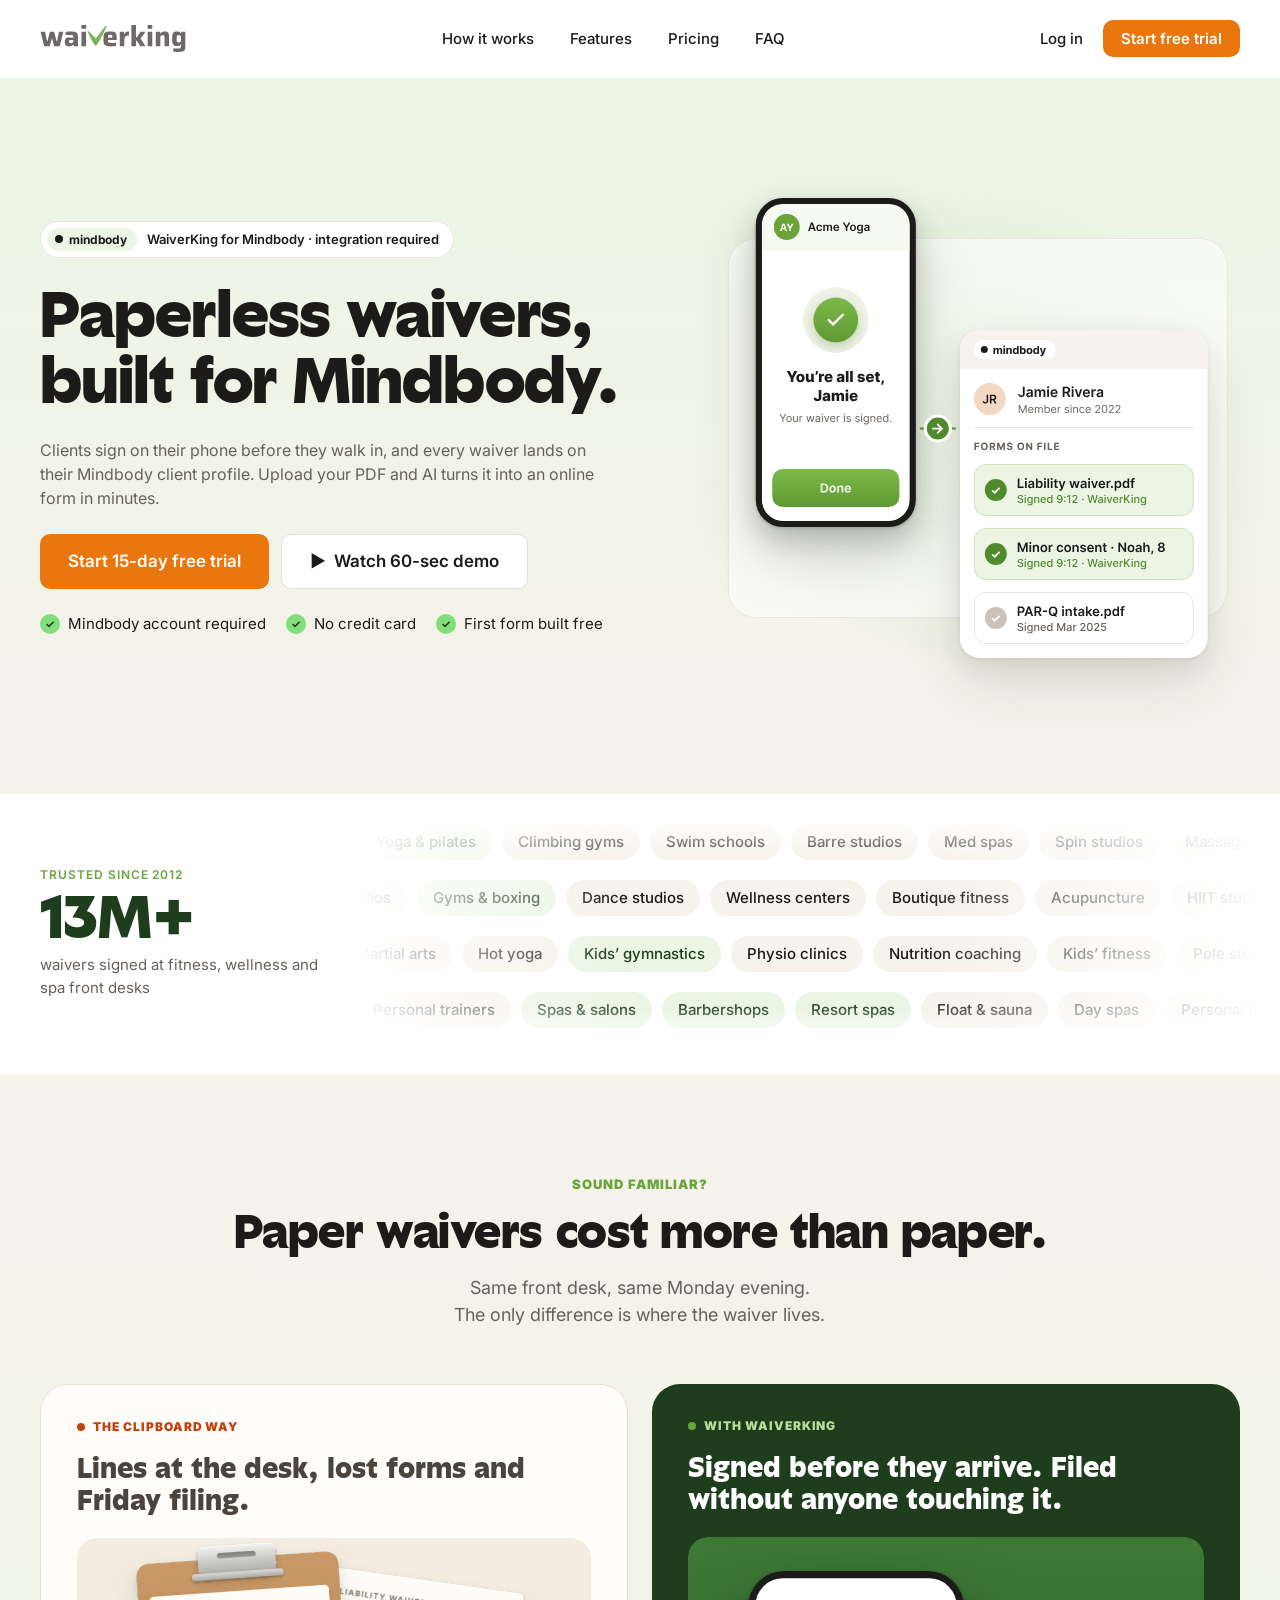
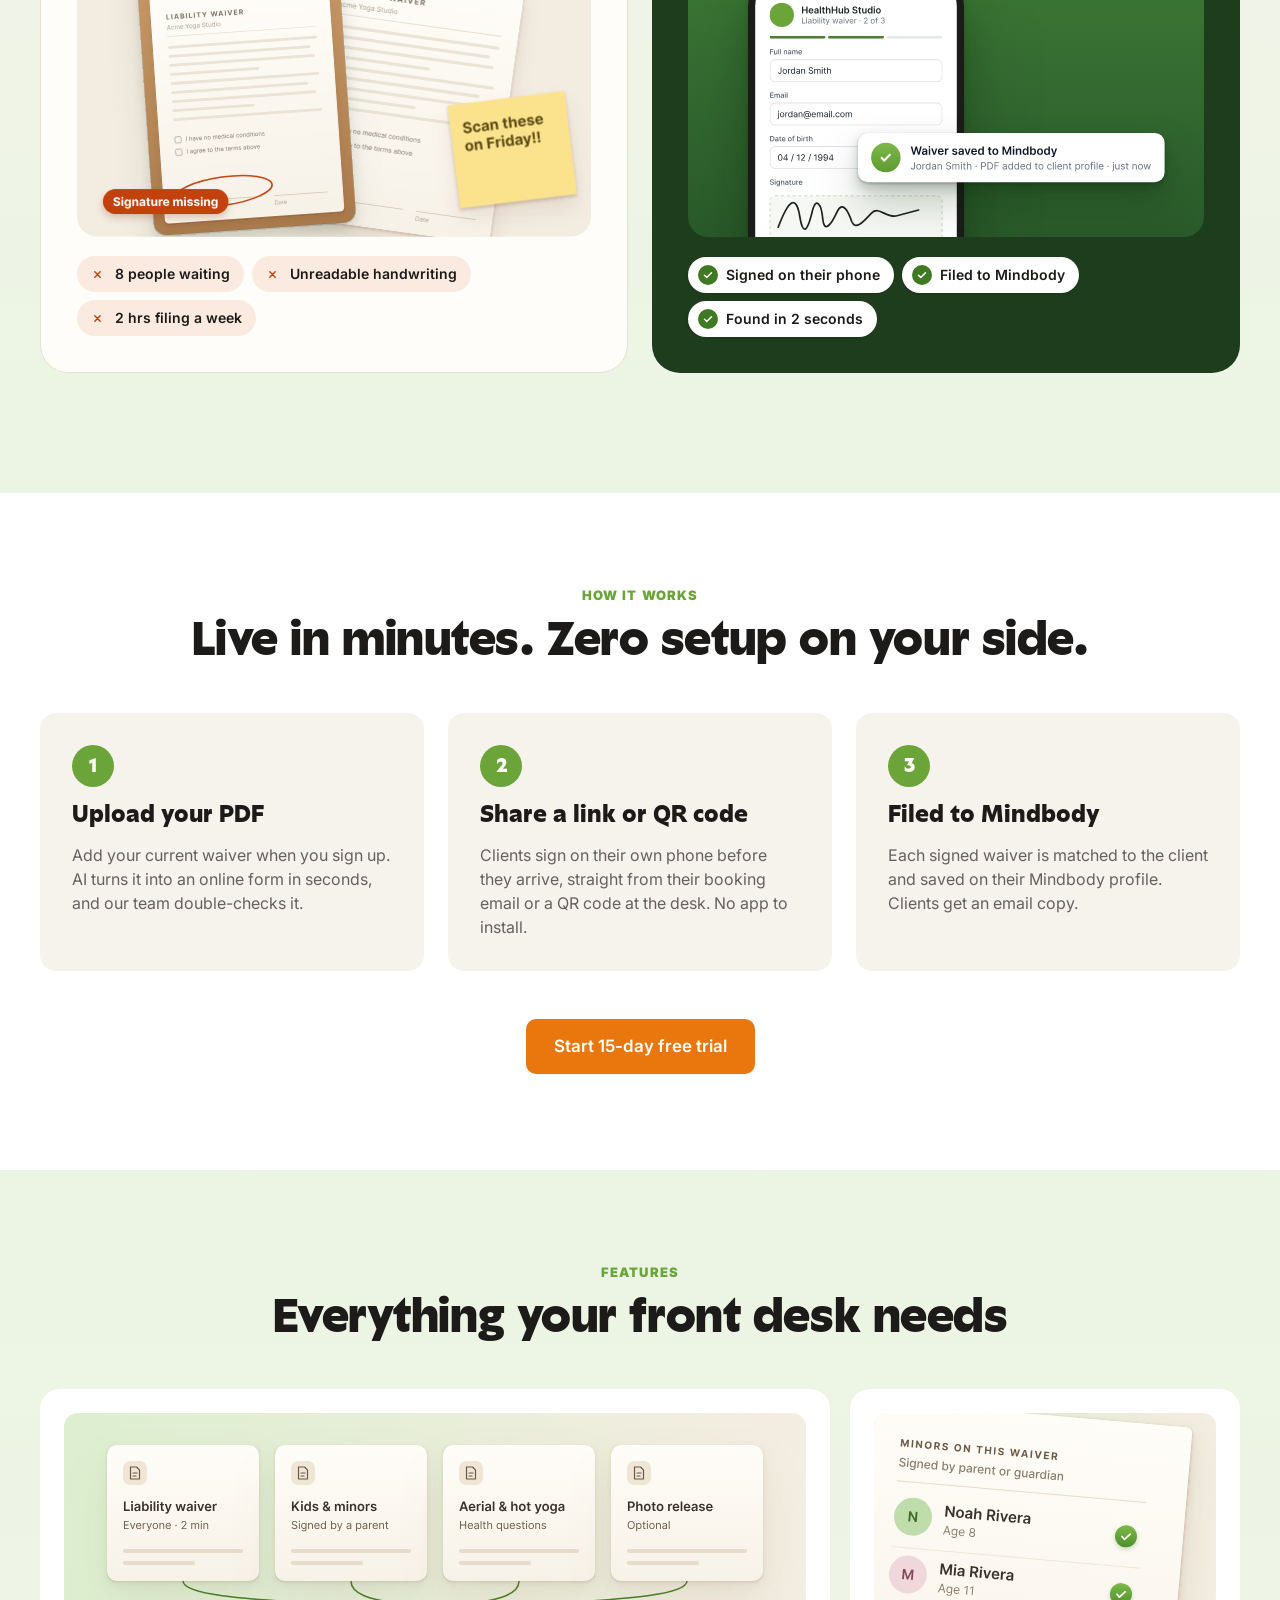
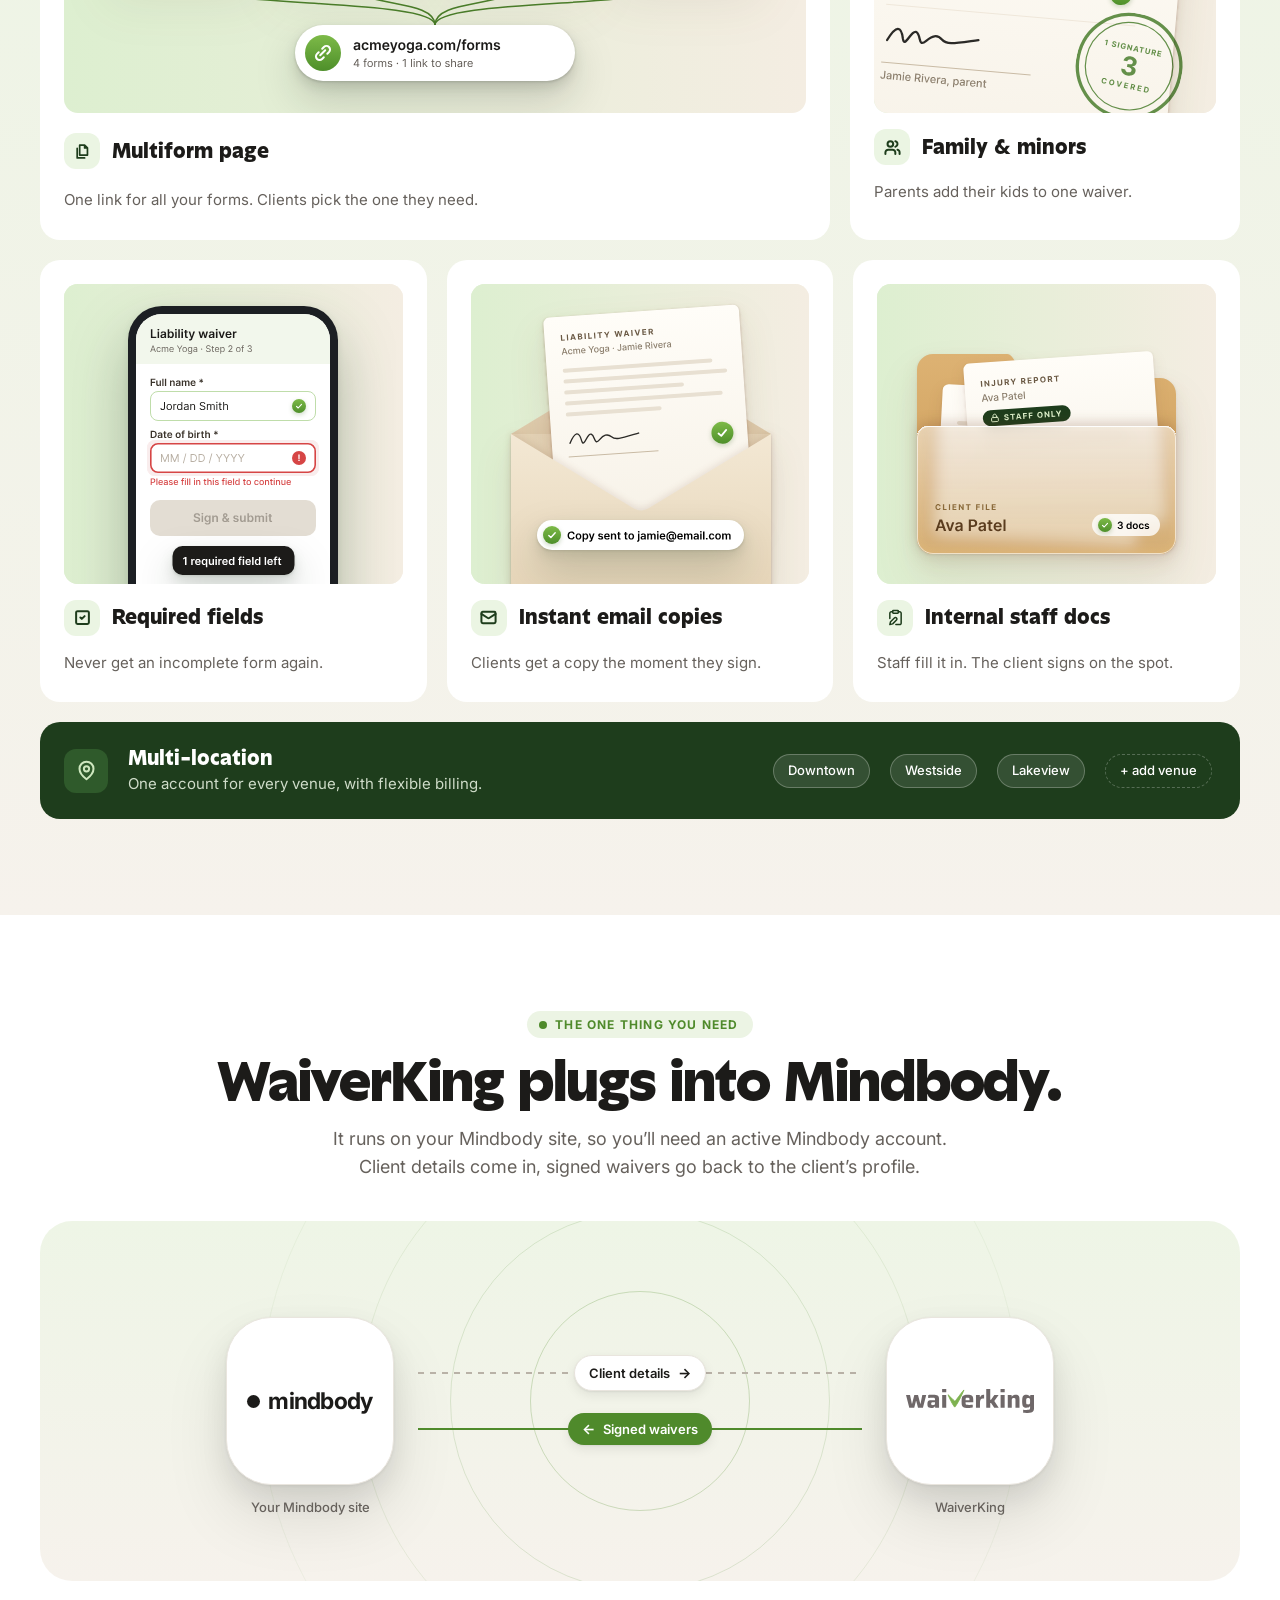
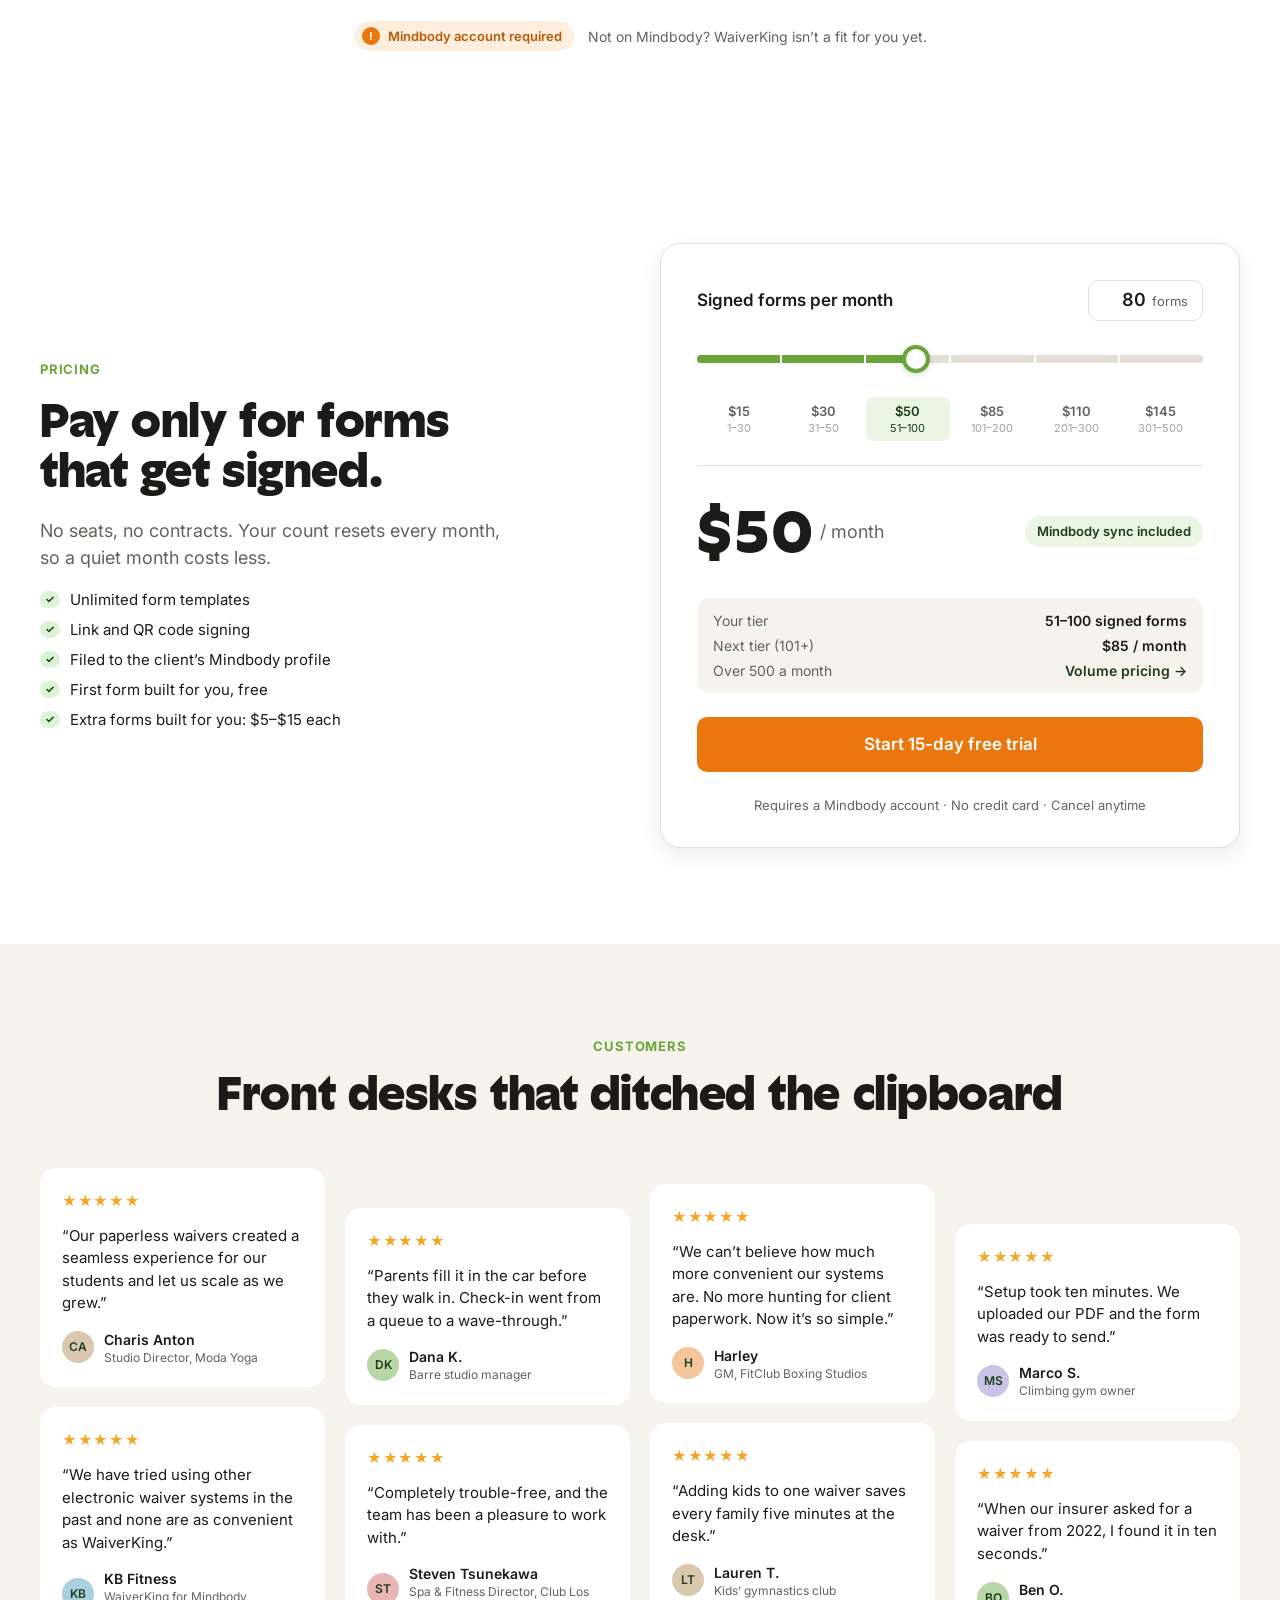
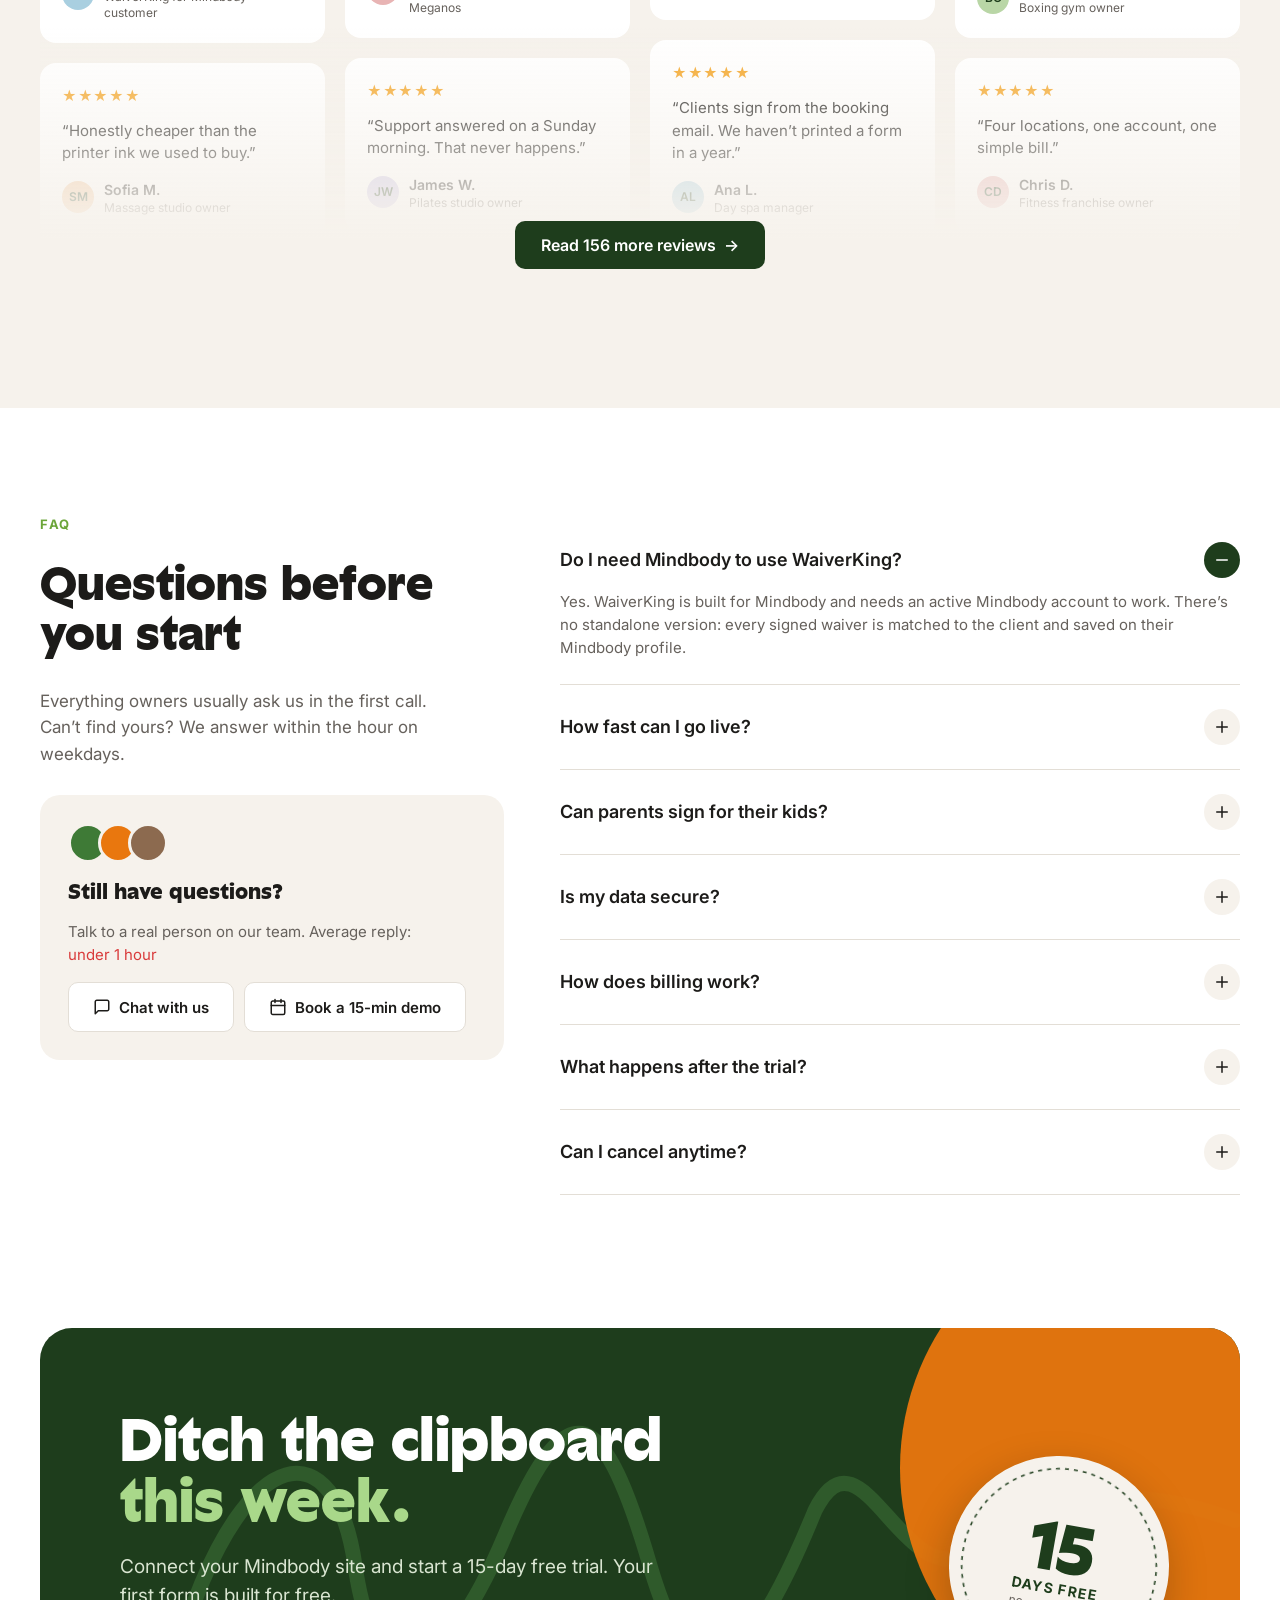
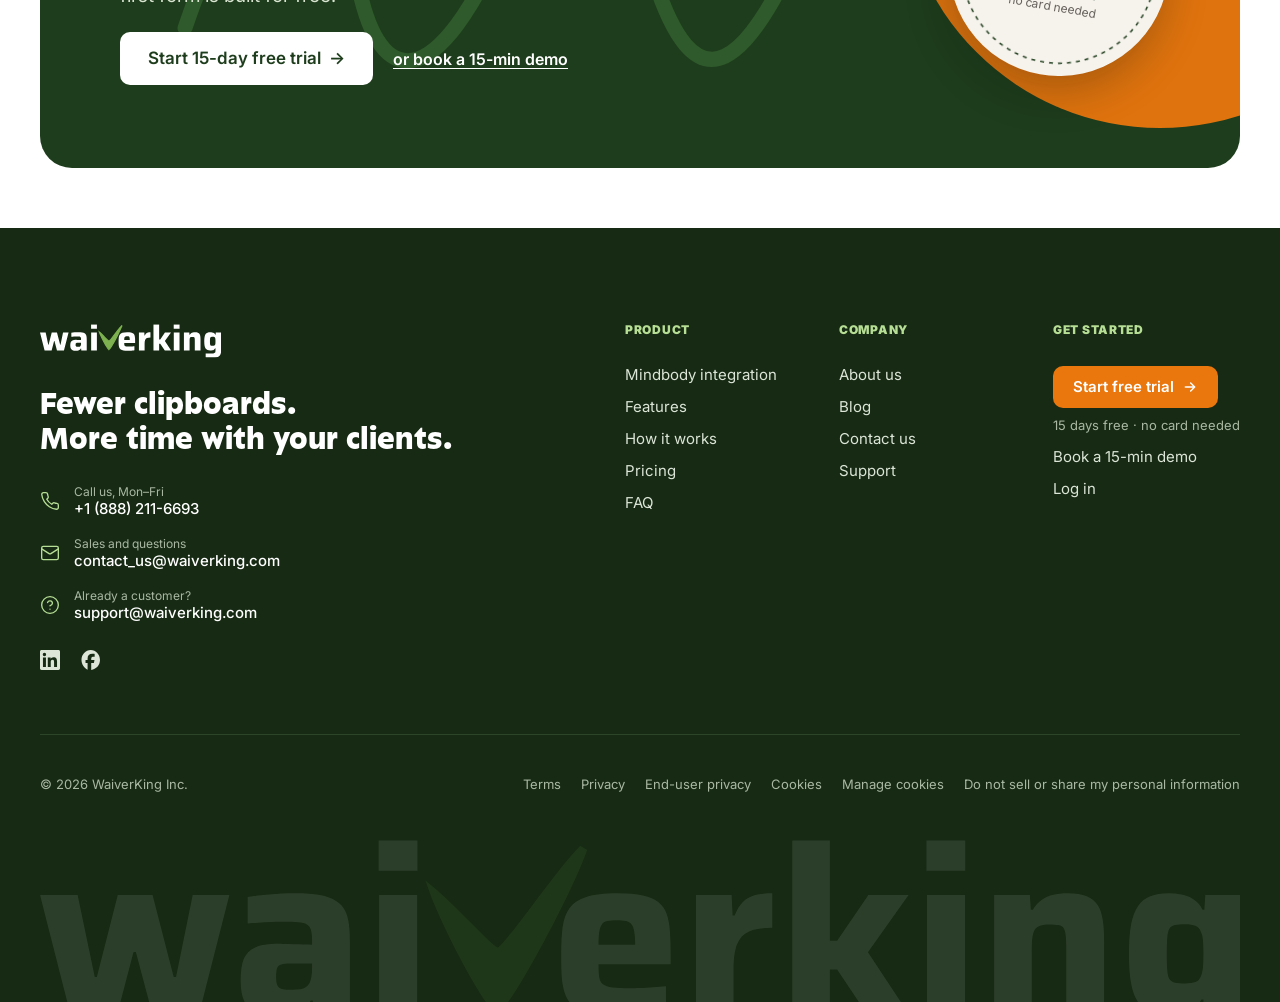
==== commit ed6e354a: "Add Mindbody, Features, How it works, Pricing, FAQ, About, Contact and Support pages Built from the " ====
--- a/waiverking/index.html
+++ b/waiverking/index.html
@@ -1311,7 +1311,7 @@
         <h3>Still have questions?</h3>
         <p>Talk to a real person on our team. Average reply: <span class="flag">under 1 hour</span></p>
         <div class="help-btns">
-          <a class="btn btn-outline" href="https://www.waiverking.com/contact"><img src="assets/icon-chat.svg" alt="">Chat with us</a>
+          <a class="btn btn-outline" href="contact/"><img src="assets/icon-chat.svg" alt="">Chat with us</a>
           <a class="btn btn-outline" href="https://www.waiverking.com/contact"><img src="assets/icon-calendar.svg" alt="">Book a 15-min demo</a>
         </div>
       </div>
@@ -1357,8 +1357,8 @@
         <div class="fsocial"><a href="https://www.linkedin.com/" aria-label="WaiverKing on LinkedIn"><svg class="ic" viewBox="0 0 24 24" fill="currentColor" aria-hidden="true"><path d="M20.45 20.45h-3.56v-5.57c0-1.33-.02-3.04-1.85-3.04-1.85 0-2.14 1.45-2.14 2.94v5.67H9.35V9h3.41v1.56h.05c.48-.9 1.64-1.85 3.37-1.85 3.6 0 4.27 2.37 4.27 5.46v6.28zM5.34 7.43a2.06 2.06 0 1 1 0-4.12 2.06 2.06 0 0 1 0 4.12zM7.12 20.45H3.56V9h3.56v11.45zM22.22 0H1.77C.79 0 0 .77 0 1.73v20.54C0 23.23.79 24 1.77 24h20.45c.98 0 1.78-.77 1.78-1.73V1.73C24 .77 23.2 0 22.22 0z"/></svg></a><a href="https://www.facebook.com/" aria-label="WaiverKing on Facebook"><svg class="ic" viewBox="0 0 24 24" fill="currentColor" aria-hidden="true"><path d="M9.1 23.69v-7.98H6.63v-3.67H9.1v-1.58c0-4.09 1.85-5.98 5.86-5.98.4 0 .96.04 1.47.1.39.04.77.11 1.14.2v3.32a8.6 8.6 0 0 0-.65-.03c-.27-.01-.52-.01-.73-.01-.71 0-1.26.1-1.68.31-.28.14-.52.36-.68.62-.26.42-.37 1-.37 1.75v1.3h3.92l-.39 2.1-.29 1.56h-3.25v8.25C19.4 23.24 24 18.18 24 12.04 24 5.42 19.03.04 12.89.04 6.76.04 1.79 5.42 1.79 12.04c0 5.17 3.16 9.58 7.31 11.65z"/></svg></a></div>
       </div>
       <div class="fcols">
-        <nav class="fcol" aria-label="Product"><h4>Product</h4><a href="#mindbody">Mindbody integration</a><a href="#features">Features</a><a href="#how">How it works</a><a href="#pricing">Pricing</a><a href="#faq">FAQ</a></nav>
-        <nav class="fcol" aria-label="Company"><h4>Company</h4><a href="https://www.waiverking.com/about">About us</a><a href="https://www.waiverking.com/blog">Blog</a><a href="https://www.waiverking.com/contact">Contact us</a><a href="https://www.waiverking.com/support">Support</a></nav>
+        <nav class="fcol" aria-label="Product"><h4>Product</h4><a href="mindbody-integration/">Mindbody integration</a><a href="features/">Features</a><a href="how-it-works/">How it works</a><a href="pricing/">Pricing</a><a href="faq/">FAQ</a></nav>
+        <nav class="fcol" aria-label="Company"><h4>Company</h4><a href="about/">About us</a><a href="https://www.waiverking.com/blog">Blog</a><a href="contact/">Contact us</a><a href="support/">Support</a></nav>
         <div class="fcol start"><h4>Get started</h4><a class="btn btn-primary" href="signup/">Start free trial <svg class="ic" viewBox="0 0 24 24" fill="none" stroke="currentColor" stroke-width="2.2" stroke-linecap="round" stroke-linejoin="round" aria-hidden="true"><path d="M5 12h14M13 6l6 6-6 6"/></svg></a><small>15 days free · no card needed</small><a href="https://www.waiverking.com/contact">Book a 15-min demo</a><a href="https://www.waiverking.com/login">Log in</a></div>
       </div>
     </div>
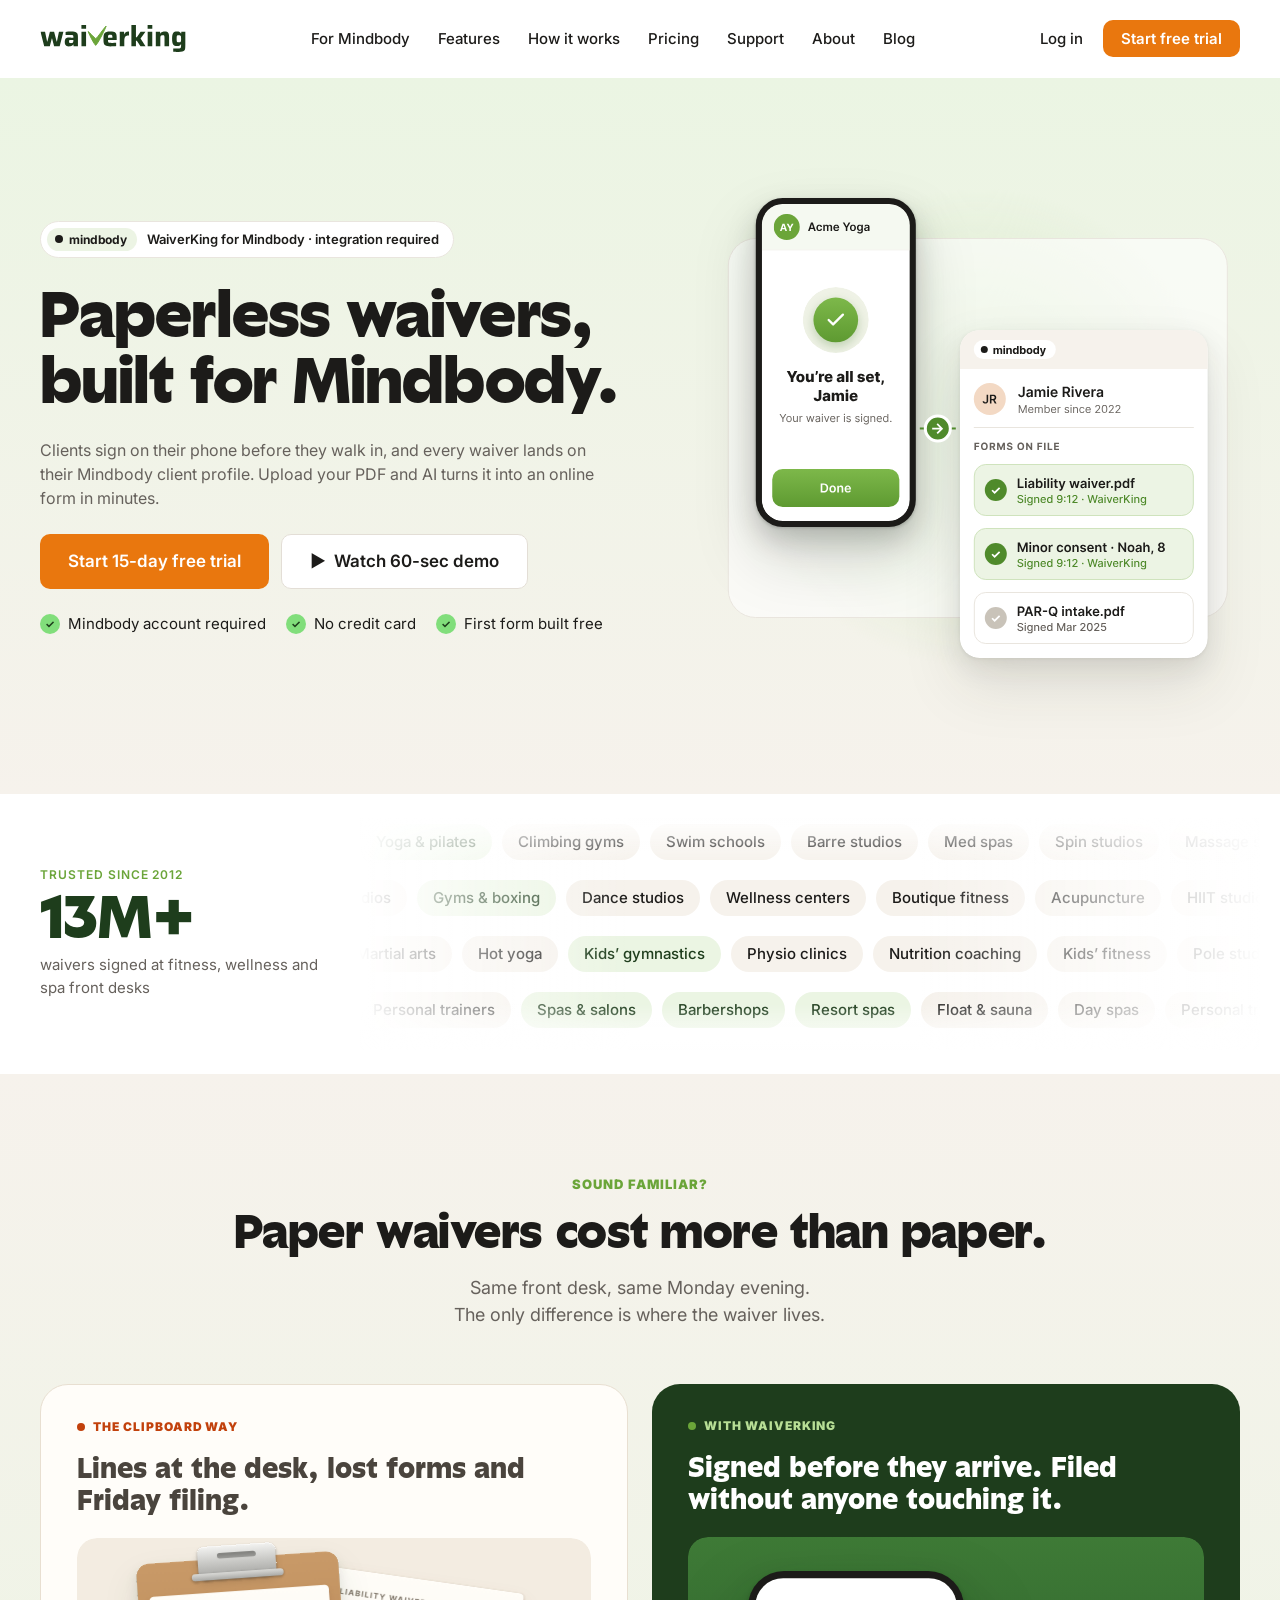
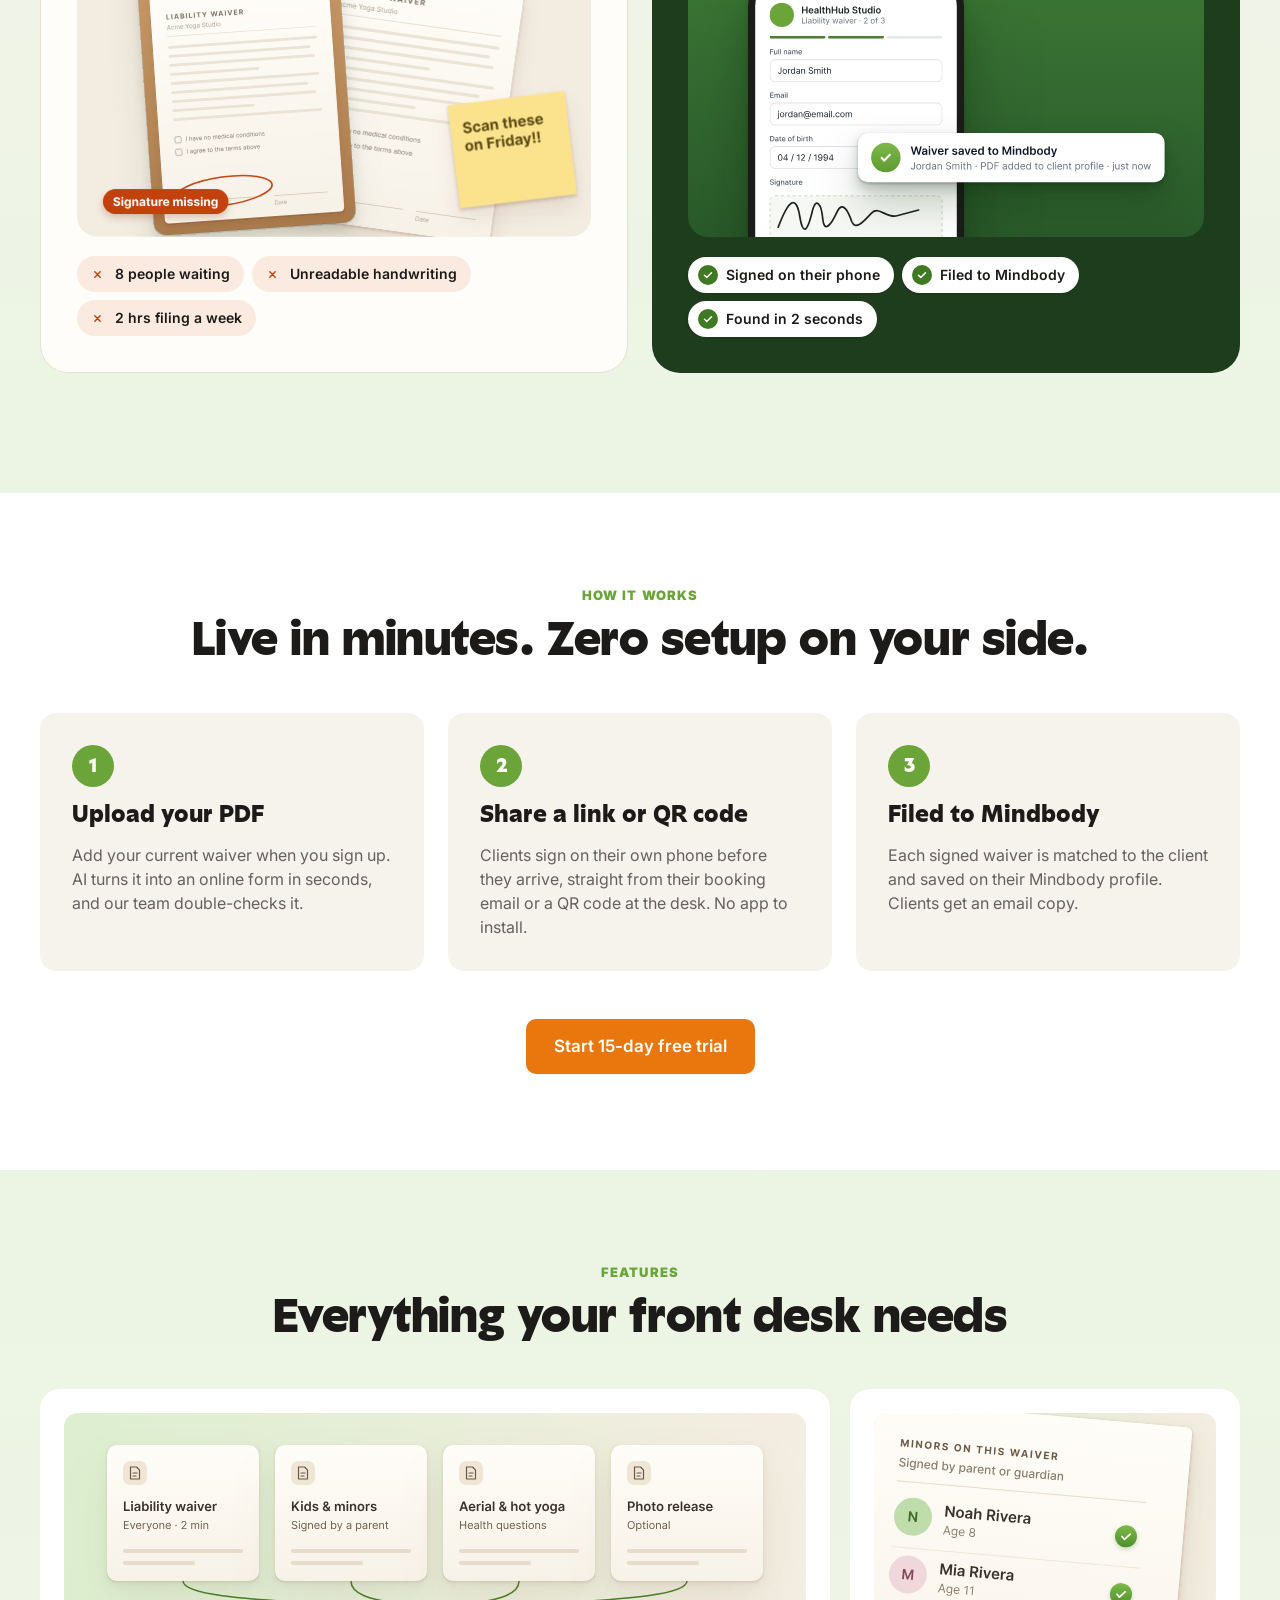
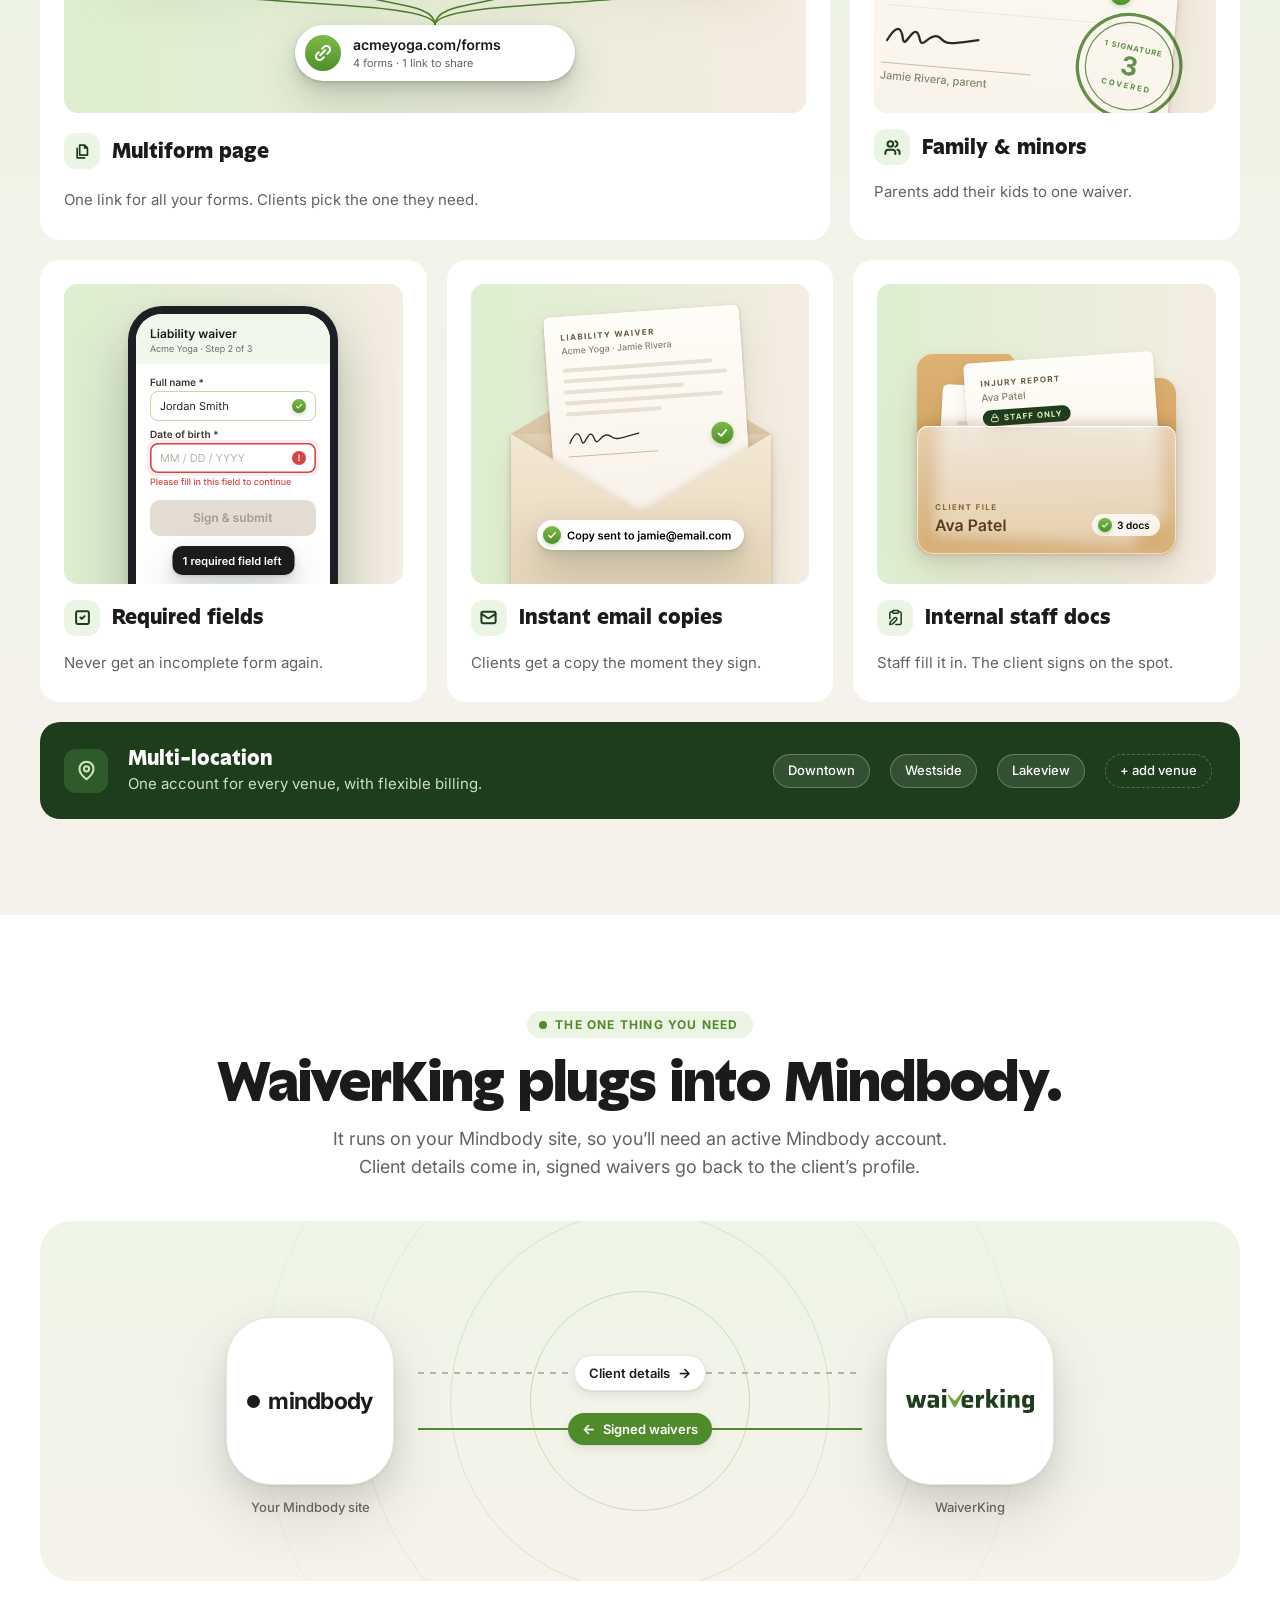
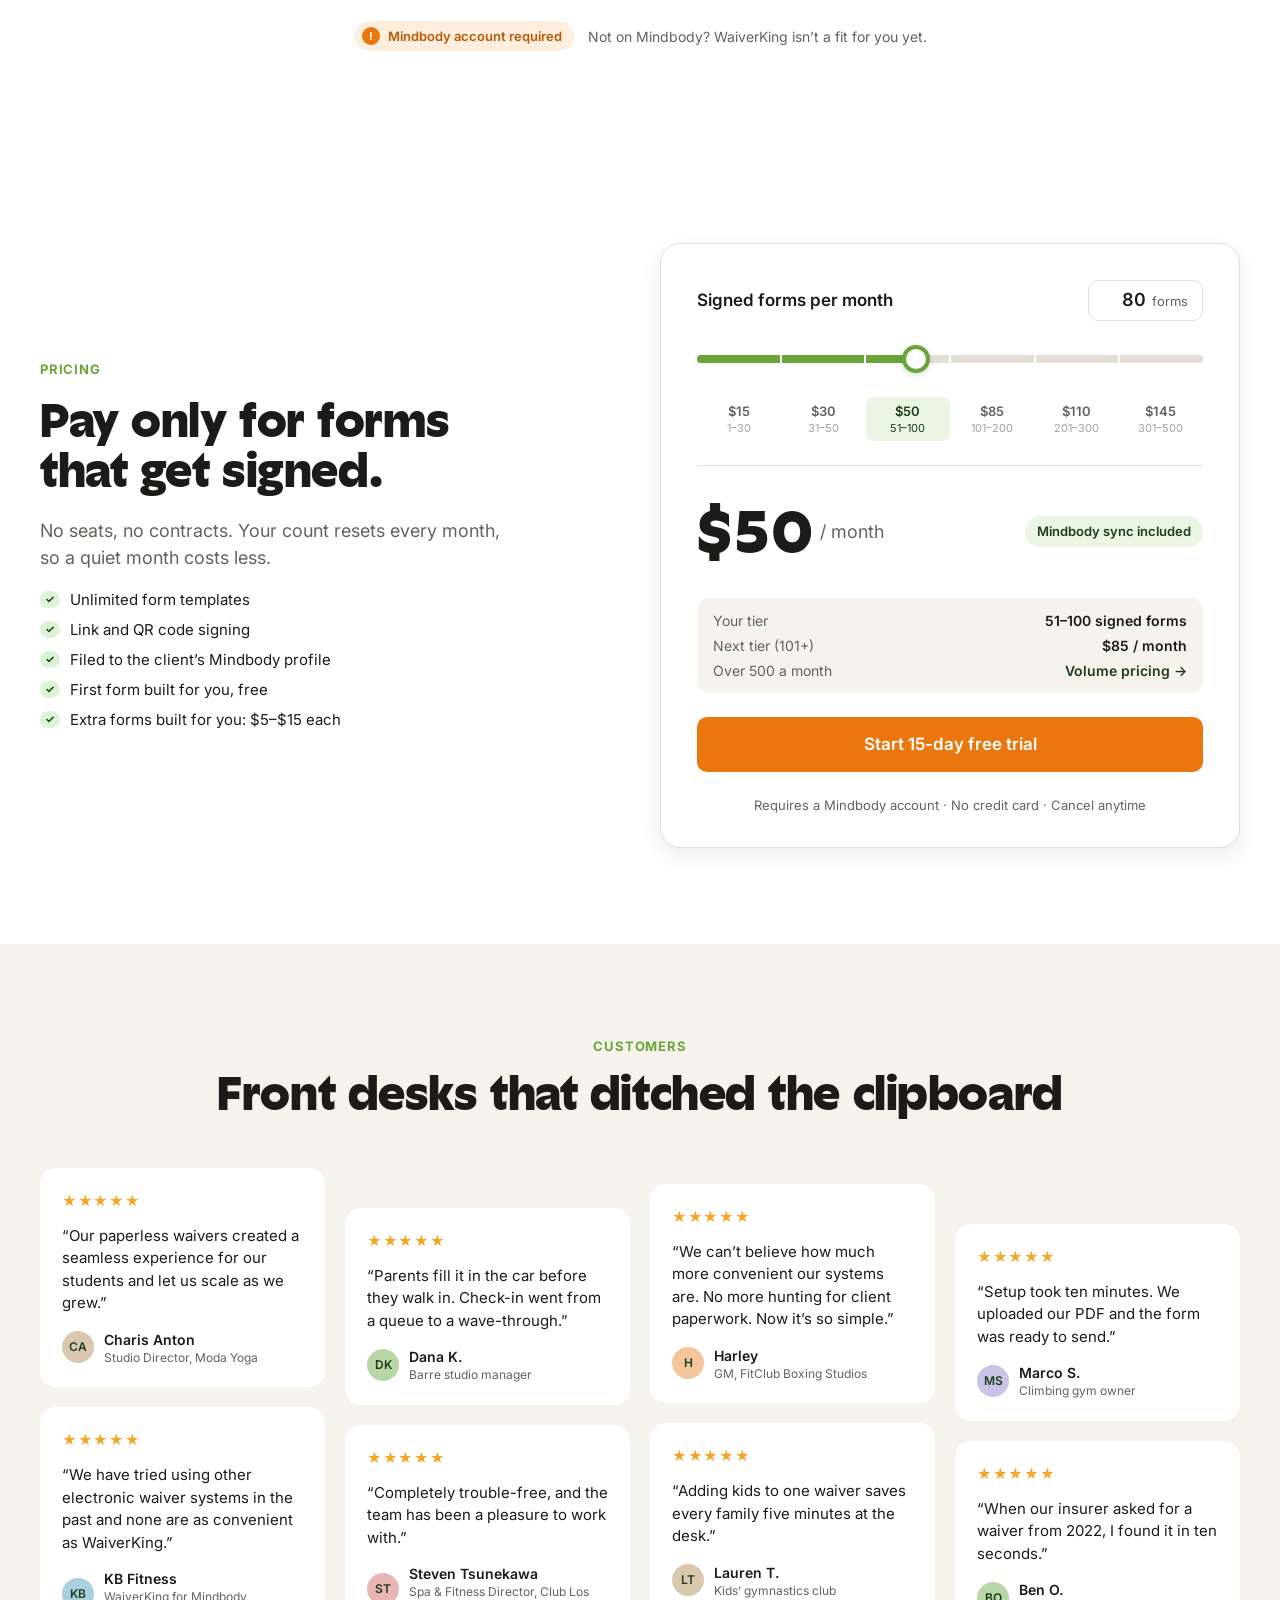
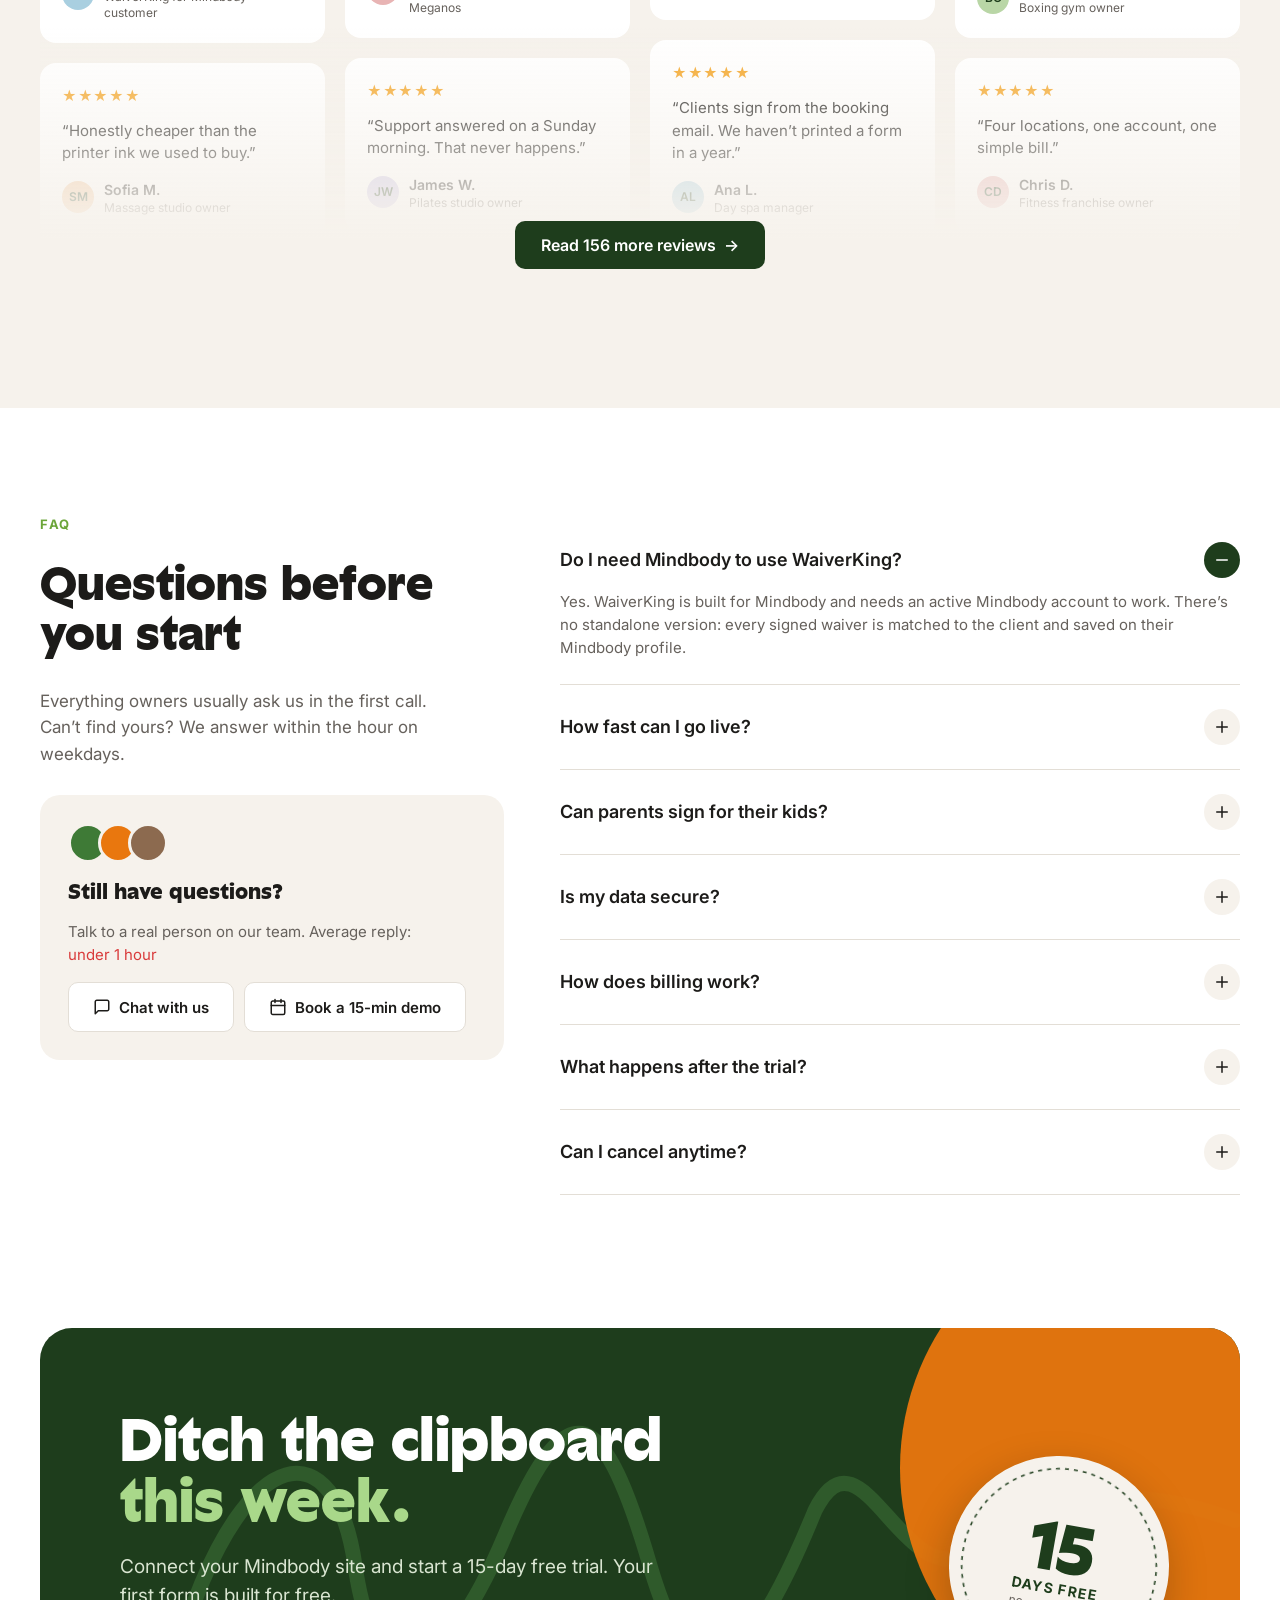
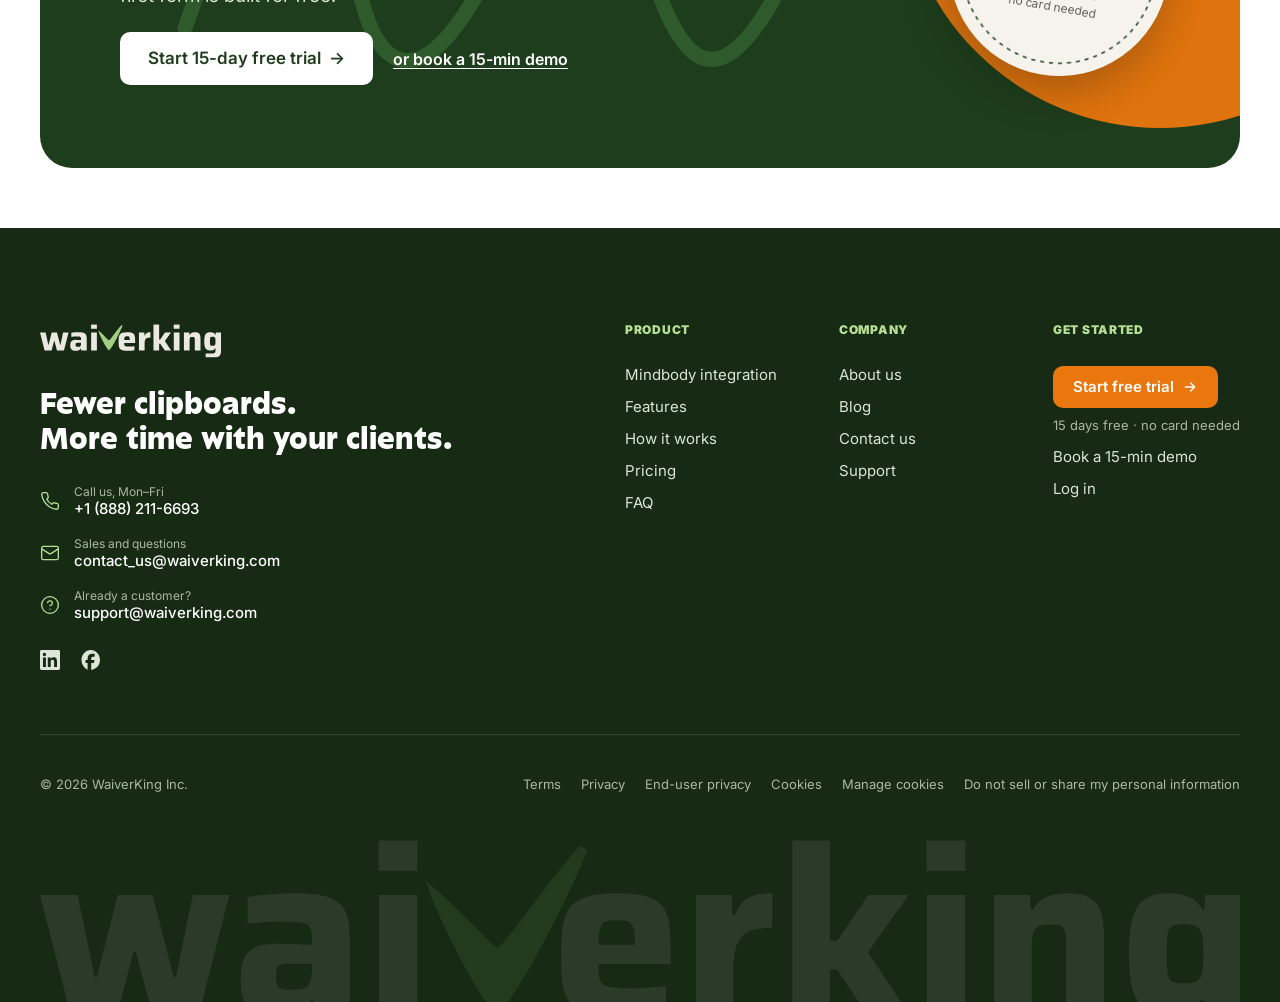
==== commit 5f3fe585: "Header: link the site pages like waiverking.com instead of homepage sections For Mindbody, Features," ====
--- a/waiverking/index.html
+++ b/waiverking/index.html
@@ -1042,6 +1042,8 @@
 /* ---------- Type roles: PP Palma for headings, Inter for everything else ---------- */
 .faq-intro h2, .cta-copy h2, .proof-stat strong, .total strong, .badge-txt b { font-family: var(--font-display); font-weight: 800; }
 .fhead h3, .multi-copy h3, .help h3, .pcard h3, .pick h3, .fbrand > p { font-family: var(--font-palma); font-weight: 700; }
+.nav-links { gap: 28px; }
+@media (max-width: 1060px) { .nav-links, .nav-right .login { display: none; } .menu-btn { display: inline-flex; } }
 </style>
 </head>
 <body>
@@ -1050,10 +1052,13 @@
   <div class="wrap">
     <a class="nav-logo" href="#top" aria-label="WaiverKing home"><img src="assets/wk-logo.svg" alt="WaiverKing" width="146" height="27"></a>
     <nav class="nav-links" aria-label="Main">
-      <a href="#how">How it works</a>
-      <a href="#features">Features</a>
-      <a href="#pricing">Pricing</a>
-      <a href="#faq">FAQ</a>
+      <a href="mindbody-integration/">For Mindbody</a>
+      <a href="features/">Features</a>
+      <a href="how-it-works/">How it works</a>
+      <a href="pricing/">Pricing</a>
+      <a href="support/">Support</a>
+      <a href="about/">About</a>
+      <a href="https://www.waiverking.com/blog">Blog</a>
     </nav>
     <div class="nav-right">
       <a class="login" href="https://www.waiverking.com/login">Log in</a>
@@ -1063,10 +1068,13 @@
   </div>
   <div class="mobile-menu band" id="mobileMenu" hidden>
     <div class="wrap">
-      <a href="#how">How it works</a>
-      <a href="#features">Features</a>
-      <a href="#pricing">Pricing</a>
-      <a href="#faq">FAQ</a>
+      <a href="mindbody-integration/">For Mindbody</a>
+      <a href="features/">Features</a>
+      <a href="how-it-works/">How it works</a>
+      <a href="pricing/">Pricing</a>
+      <a href="support/">Support</a>
+      <a href="about/">About</a>
+      <a href="https://www.waiverking.com/blog">Blog</a>
       <a href="https://www.waiverking.com/login">Log in</a>
     </div>
   </div>
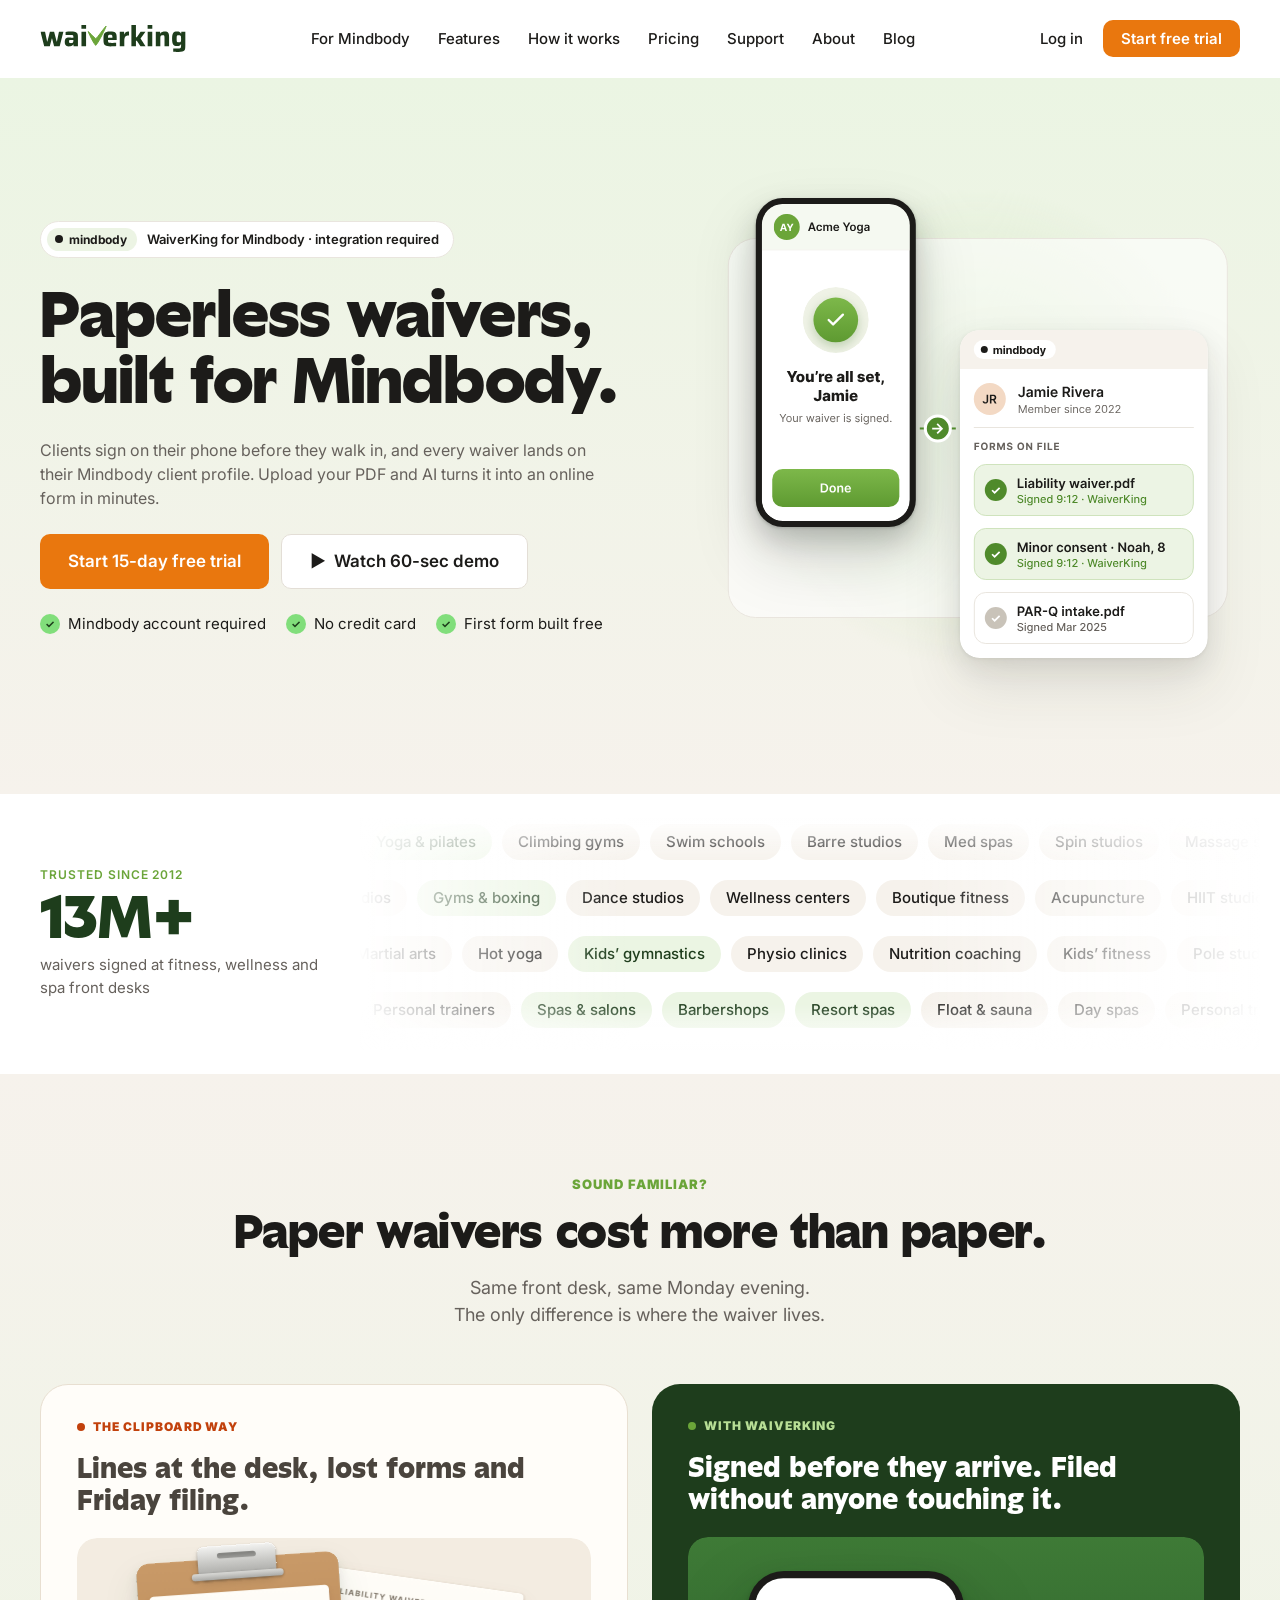
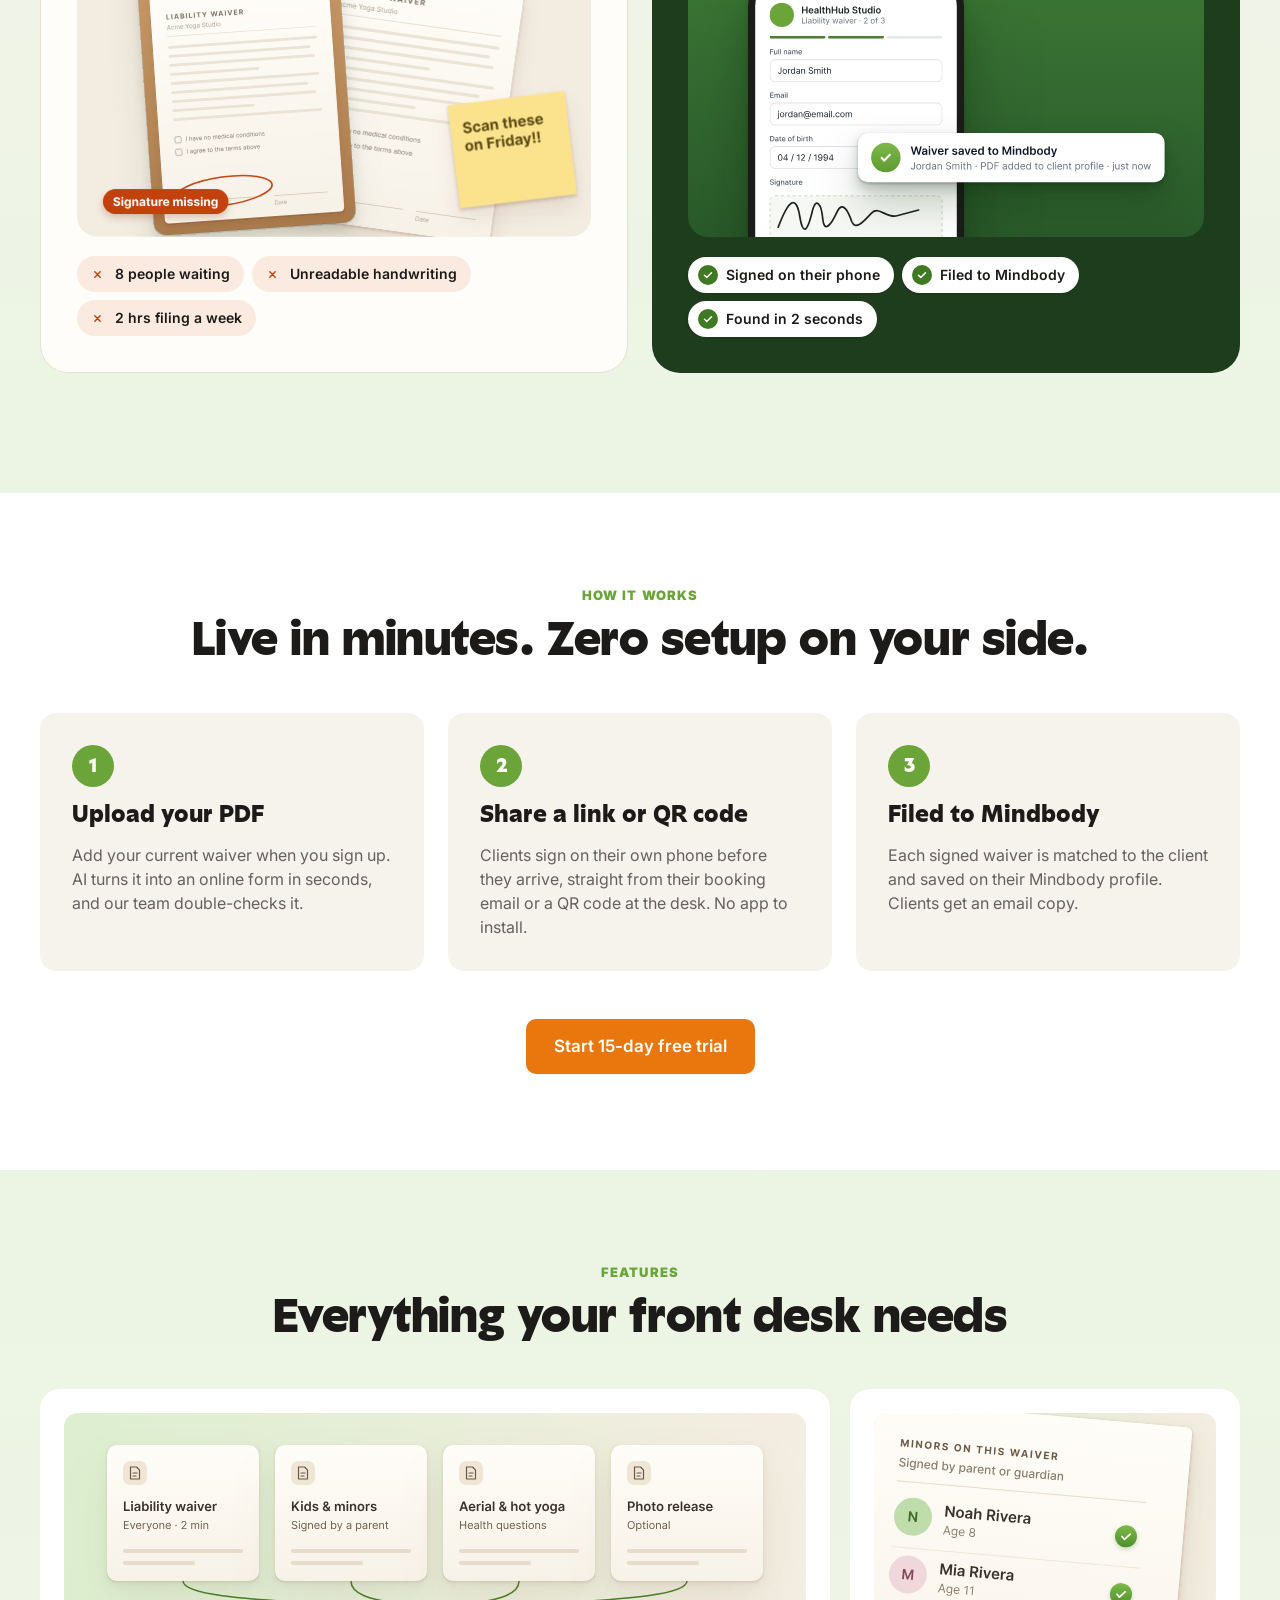
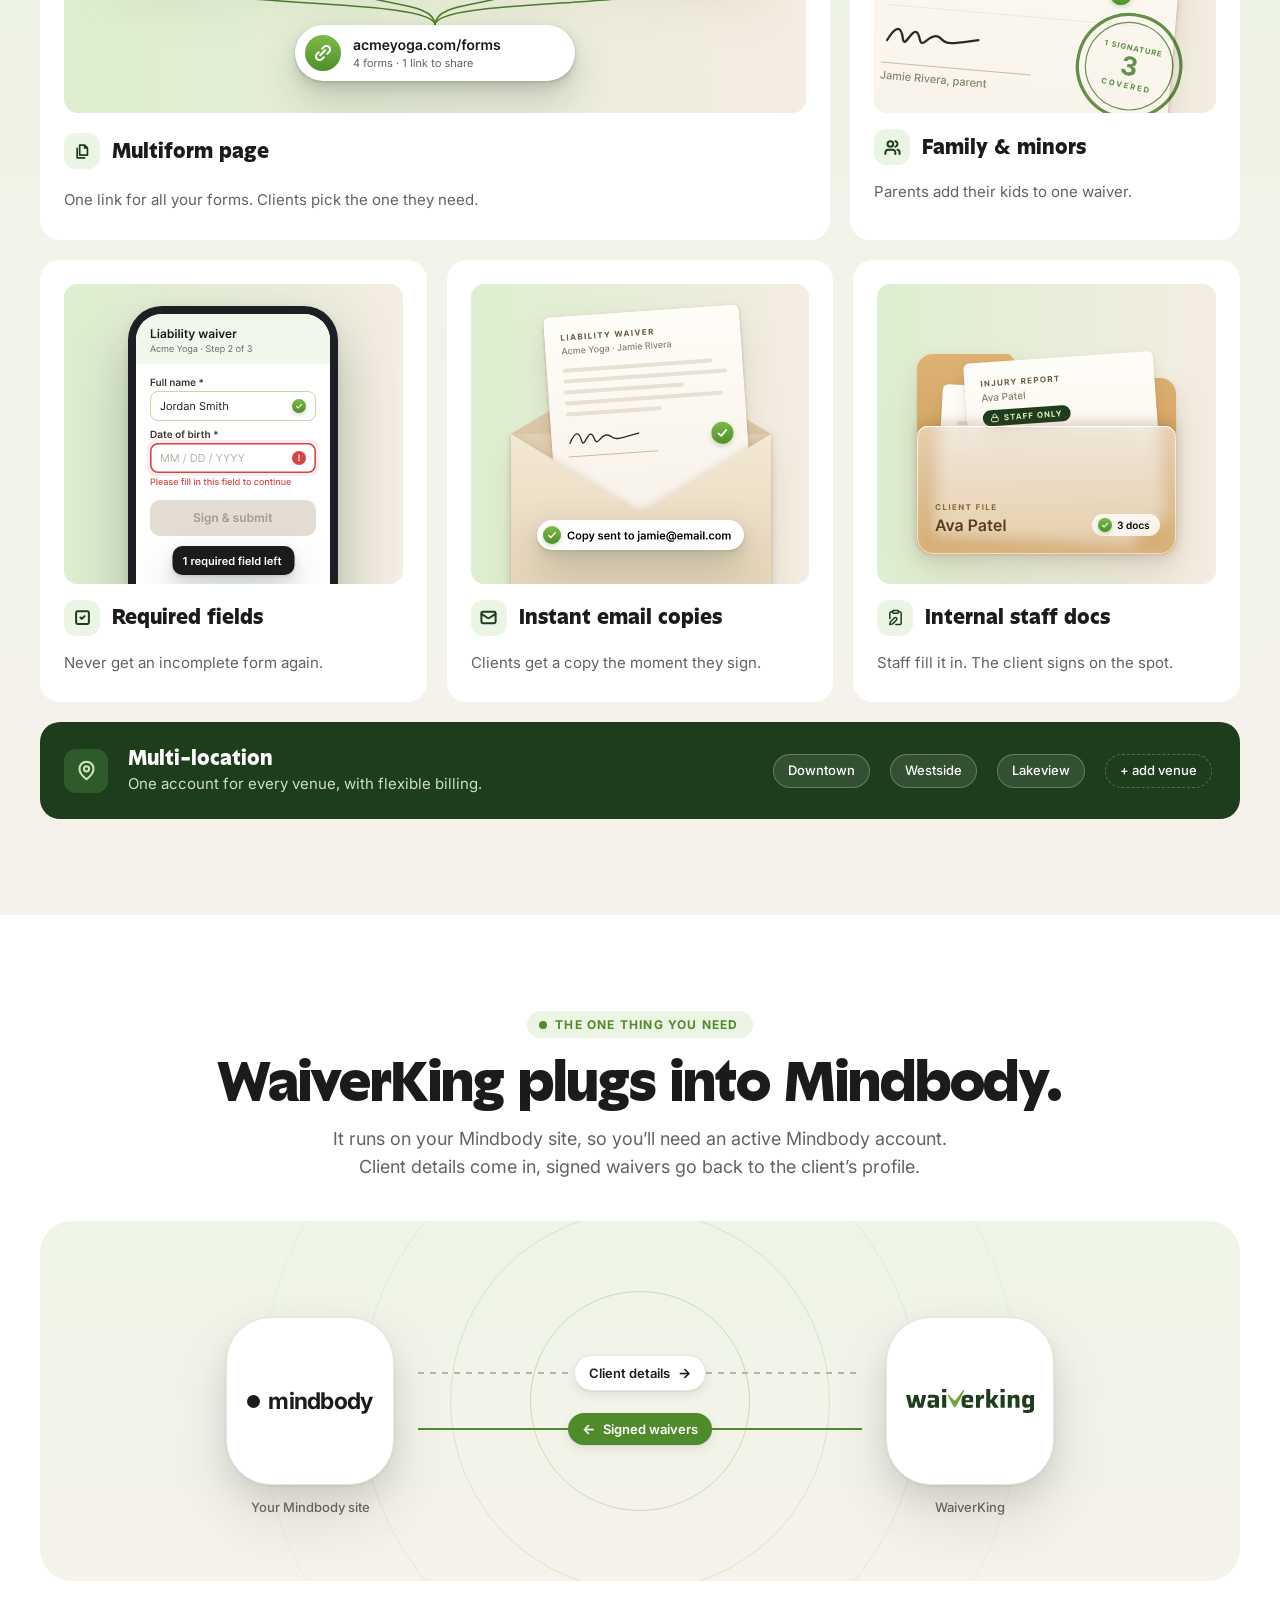
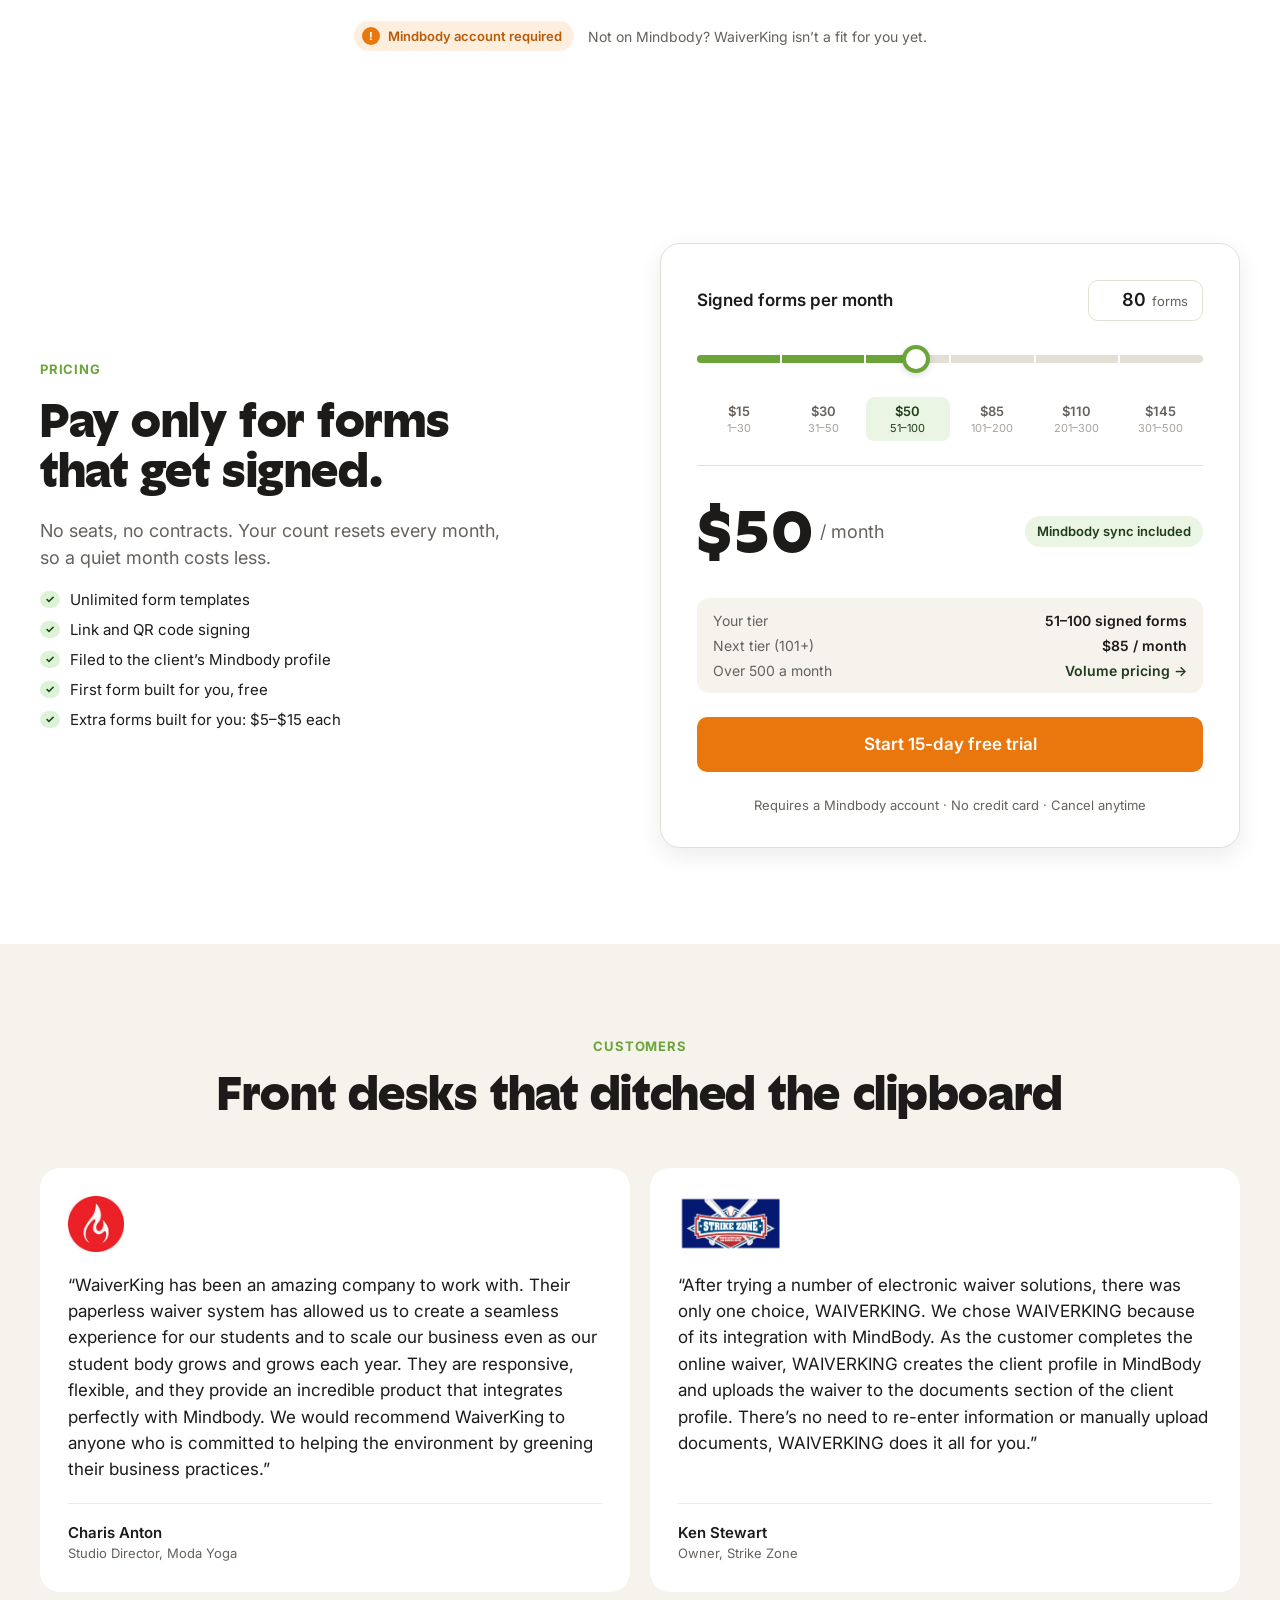
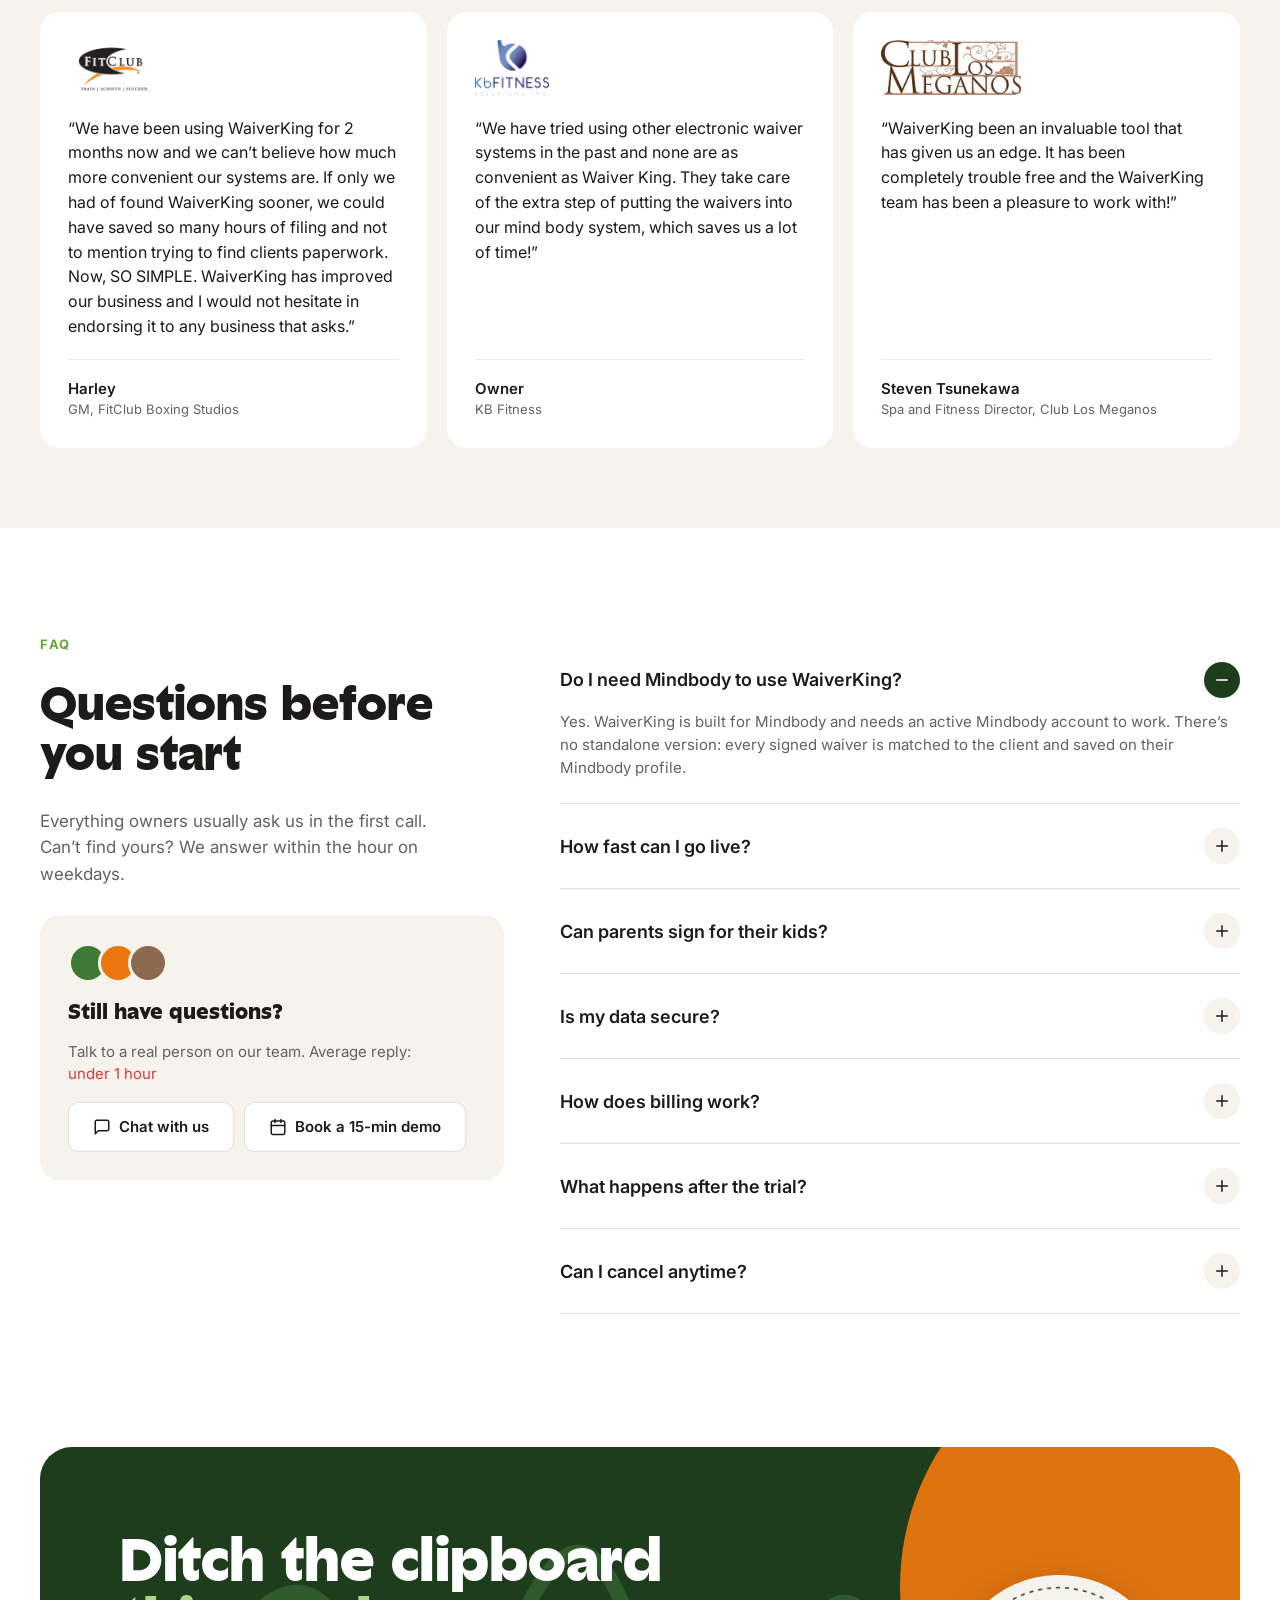
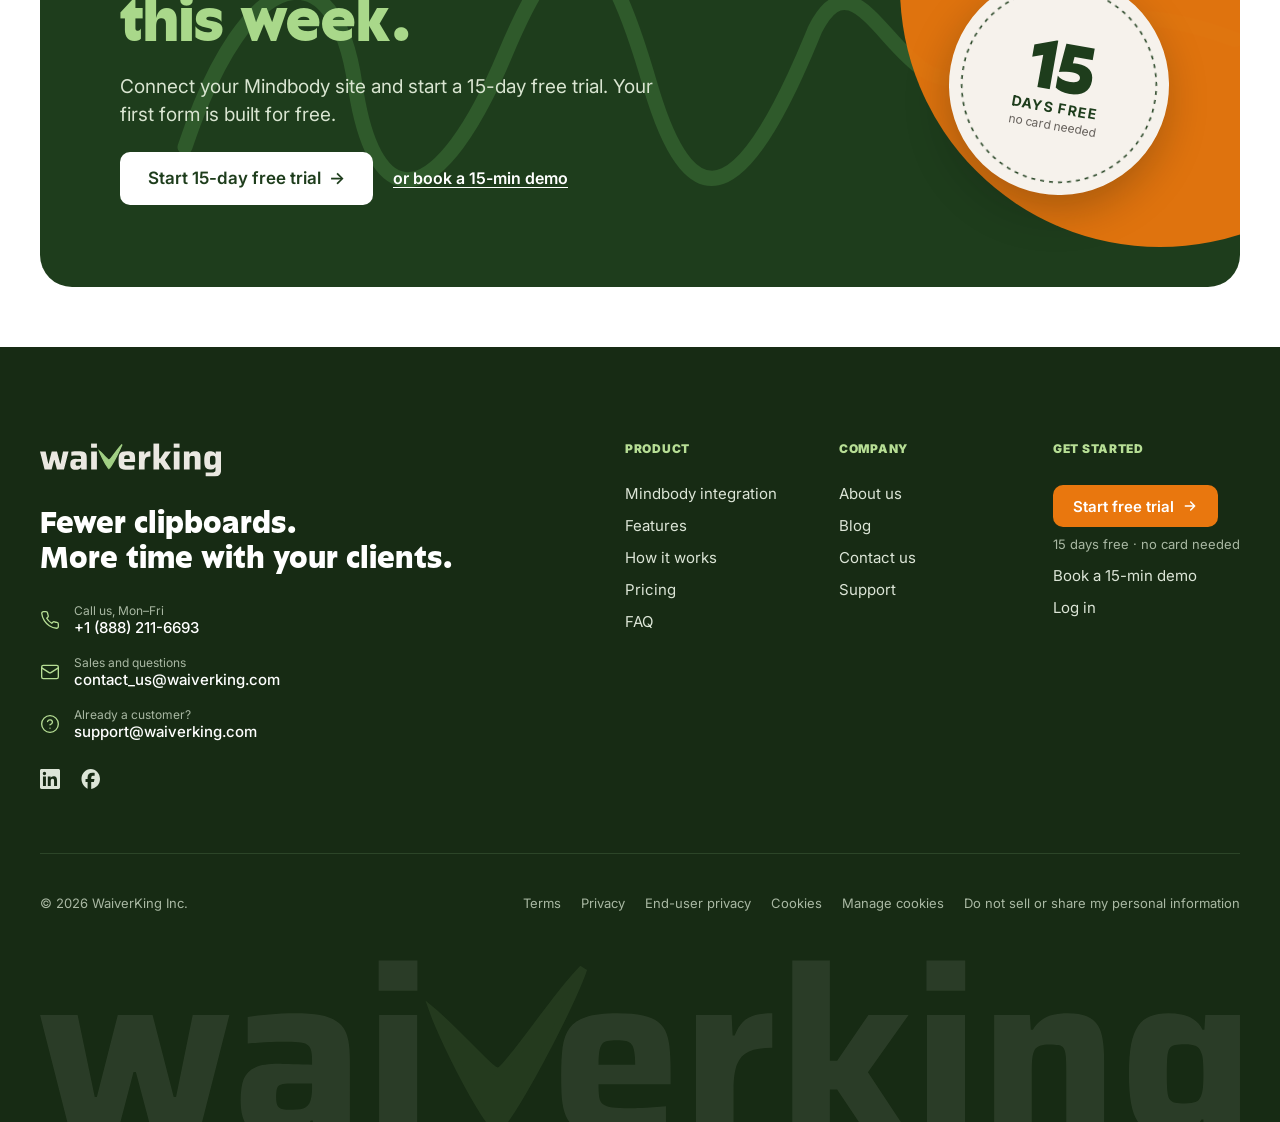
==== commit d4034e98: "Reviews: show only the 5 real customer testimonials (V2 layout) Two long quotes on top, three below," ====
--- a/waiverking/index.html
+++ b/waiverking/index.html
@@ -1044,6 +1044,22 @@
 .fhead h3, .multi-copy h3, .help h3, .pcard h3, .pick h3, .fbrand > p { font-family: var(--font-palma); font-weight: 700; }
 .nav-links { gap: 28px; }
 @media (max-width: 1060px) { .nav-links, .nav-right .login { display: none; } .menu-btn { display: inline-flex; } }
+
+/* Reviews: the 5 real quotes, two long ones on top, three below */
+.reviews .wrap { gap: 48px; }
+.rgrid { display: grid; gap: 20px; width: 100%; }
+.reviews .wrap > .rgrid + .rgrid { margin-top: -28px; }
+.rgrid.r2 { grid-template-columns: 1fr 1fr; }
+.rgrid.r3 { grid-template-columns: repeat(3, 1fr); }
+.rcard { margin: 0; background: var(--white); border-radius: 20px; padding: 28px; display: flex; flex-direction: column; gap: 20px; min-width: 0; }
+.rlogo { height: 56px; width: auto; max-width: 140px; object-fit: contain; object-position: left center; }
+.rcard blockquote { margin: 0; flex: 1; font-size: 16px; line-height: 1.55; color: var(--ink); }
+.r2 .rcard blockquote { font-size: 17px; }
+.rcard figcaption { border-top: 1px solid #EFEAE2; padding-top: 18px; }
+.rcard figcaption b { display: block; font-size: 15px; font-weight: 600; }
+.rcard figcaption small { display: block; font-size: 13px; color: var(--body); }
+@media (max-width: 1060px) { .rgrid.r3 { grid-template-columns: 1fr 1fr; } }
+@media (max-width: 760px) { .rgrid.r2, .rgrid.r3 { grid-template-columns: 1fr; } .reviews .wrap > .rgrid + .rgrid { margin-top: -16px; } .rcard { padding: 24px 20px; } }
 </style>
 </head>
 <body>
@@ -1058,7 +1074,7 @@
       <a href="pricing/">Pricing</a>
       <a href="support/">Support</a>
       <a href="about/">About</a>
-      <a href="https://www.waiverking.com/blog">Blog</a>
+      <a href="blog/">Blog</a>
     </nav>
     <div class="nav-right">
       <a class="login" href="https://www.waiverking.com/login">Log in</a>
@@ -1074,7 +1090,7 @@
       <a href="pricing/">Pricing</a>
       <a href="support/">Support</a>
       <a href="about/">About</a>
-      <a href="https://www.waiverking.com/blog">Blog</a>
+      <a href="blog/">Blog</a>
       <a href="https://www.waiverking.com/login">Log in</a>
     </div>
   </div>
@@ -1292,18 +1308,42 @@
   </div>
 </section>
 
-<!-- Testimonials -->
+<!-- Testimonials: the 5 real customer quotes, word for word (Ihor, 2026-11-26) -->
 <section class="reviews band" id="reviews">
   <div class="wrap" data-anim data-anim-t="0.2">
     <div class="sec-head" style="gap:16px">
       <span class="eyebrow a-up" style="--i:0">Customers</span>
       <h2 class="display h2 a-up" style="--i:1">Front desks that ditched the clipboard</h2>
     </div>
-    <div class="wall" id="wall">
-      <div class="cols" id="cols"></div>
-      <div class="wall-fade"><button style="--i:8" class="a-up btn btn-dark" id="moreBtn" type="button" aria-controls="wall" aria-expanded="false">Read 156 more reviews&nbsp; →</button></div>
-    </div>
-    <button class="btn btn-outline less" id="lessBtn" type="button">Show fewer reviews</button>
+    <div class="rgrid r2">
+      <figure class="rcard a-up" style="--i:2">
+        <img class="rlogo" src="assets/reviews/moda-yoga.jpg" alt="Moda Yoga">
+        <blockquote>“WaiverKing has been an amazing company to work with. Their paperless waiver system has allowed us to create a seamless experience for our students and to scale our business even as our student body grows and grows each year. They are responsive, flexible, and they provide an incredible product that integrates perfectly with Mindbody. We would recommend WaiverKing to anyone who is committed to helping the environment by greening their business practices.”</blockquote>
+        <figcaption><b>Charis Anton</b><small>Studio Director, Moda Yoga</small></figcaption>
+      </figure>
+      <figure class="rcard a-up" style="--i:3">
+        <img class="rlogo" src="assets/reviews/strike-zone.png" alt="Strike Zone">
+        <blockquote>“After trying a number of electronic waiver solutions, there was only one choice, WAIVERKING. We chose WAIVERKING because of its integration with MindBody. As the customer completes the online waiver, WAIVERKING creates the client profile in MindBody and uploads the waiver to the documents section of the client profile. There’s no need to re-enter information or manually upload documents, WAIVERKING does it all for you.”</blockquote>
+        <figcaption><b>Ken Stewart</b><small>Owner, Strike Zone</small></figcaption>
+      </figure>
+    </div>
+    <div class="rgrid r3">
+      <figure class="rcard a-up" style="--i:4">
+        <img class="rlogo" src="assets/reviews/fitclub-boxing.png" alt="FitClub Boxing Studios">
+        <blockquote>“We have been using WaiverKing for 2 months now and we can’t believe how much more convenient our systems are. If only we had of found WaiverKing sooner, we could have saved so many hours of filing and not to mention trying to find clients paperwork. Now, SO SIMPLE. WaiverKing has improved our business and I would not hesitate in endorsing it to any business that asks.”</blockquote>
+        <figcaption><b>Harley</b><small>GM, FitClub Boxing Studios</small></figcaption>
+      </figure>
+      <figure class="rcard a-up" style="--i:5">
+        <img class="rlogo" src="assets/reviews/kb-fitness.png" alt="KB Fitness">
+        <blockquote>“We have tried using other electronic waiver systems in the past and none are as convenient as Waiver King. They take care of the extra step of putting the waivers into our mind body system, which saves us a lot of time!”</blockquote>
+        <figcaption><b>Owner</b><small>KB Fitness</small></figcaption>
+      </figure>
+      <figure class="rcard a-up" style="--i:6">
+        <img class="rlogo" src="assets/reviews/club-los-meganos.jpg" alt="Club Los Meganos">
+        <blockquote>“WaiverKing been an invaluable tool that has given us an edge. It has been completely trouble free and the WaiverKing team has been a pleasure to work with!”</blockquote>
+        <figcaption><b>Steven Tsunekawa</b><small>Spa and Fitness Director, Club Los Meganos</small></figcaption>
+      </figure>
+    </div>
   </div>
 </section>
 
@@ -1366,7 +1406,7 @@
       </div>
       <div class="fcols">
         <nav class="fcol" aria-label="Product"><h4>Product</h4><a href="mindbody-integration/">Mindbody integration</a><a href="features/">Features</a><a href="how-it-works/">How it works</a><a href="pricing/">Pricing</a><a href="faq/">FAQ</a></nav>
-        <nav class="fcol" aria-label="Company"><h4>Company</h4><a href="about/">About us</a><a href="https://www.waiverking.com/blog">Blog</a><a href="contact/">Contact us</a><a href="support/">Support</a></nav>
+        <nav class="fcol" aria-label="Company"><h4>Company</h4><a href="about/">About us</a><a href="blog/">Blog</a><a href="contact/">Contact us</a><a href="support/">Support</a></nav>
         <div class="fcol start"><h4>Get started</h4><a class="btn btn-primary" href="signup/">Start free trial <svg class="ic" viewBox="0 0 24 24" fill="none" stroke="currentColor" stroke-width="2.2" stroke-linecap="round" stroke-linejoin="round" aria-hidden="true"><path d="M5 12h14M13 6l6 6-6 6"/></svg></a><small>15 days free · no card needed</small><a href="https://www.waiverking.com/contact">Book a 15-min demo</a><a href="https://www.waiverking.com/login">Log in</a></div>
       </div>
     </div>
@@ -1492,38 +1532,6 @@
   num.addEventListener('blur', () => render(+num.value));
   drawTiers(); render(80);
 
-  // Testimonials (4 real quotes from WaiverKing customers; the rest are sample copy from the mockup)
-  const R = [
-    [['Our paperless waivers created a seamless experience for our students and let us scale as we grew.','Charis Anton','Studio Director, Moda Yoga','CA','#D9C7B0'],
-     ['We have tried using other electronic waiver systems in the past and none are as convenient as WaiverKing.','KB Fitness','WaiverKing for Mindbody customer','KB','#A9CFE0'],
-     ['Honestly cheaper than the printer ink we used to buy.','Sofia M.','Massage studio owner','SM','#F2C59A'],
-     ['My staff stopped chasing missing signatures before class.','Hannah P.','Yoga studio owner','HP','#D9C7B0']],
-    [['Parents fill it in the car before they walk in. Check-in went from a queue to a wave-through.','Dana K.','Barre studio manager','DK','#B9D6A6'],
-     ['Completely trouble-free, and the team has been a pleasure to work with.','Steven Tsunekawa','Spa & Fitness Director, Club Los Meganos','ST','#E8B4B4'],
-     ['Support answered on a Sunday morning. That never happens.','James W.','Pilates studio owner','JW','#C9C3E6'],
-     ['Required fields mean no more half-filled forms.','Omar F.','Golf resort ops','OF','#B9D6A6']],
-    [['We can’t believe how much more convenient our systems are. No more hunting for client paperwork. Now it’s so simple.','Harley','GM, FitClub Boxing Studios','H','#F2C59A'],
-     ['Adding kids to one waiver saves every family five minutes at the desk.','Lauren T.','Kids’ gymnastics club','LT','#D9C7B0'],
-     ['Clients sign from the booking email. We haven’t printed a form in a year.','Ana L.','Day spa manager','AL','#A9CFE0']],
-    [['Setup took ten minutes. We uploaded our PDF and the form was ready to send.','Marco S.','Climbing gym owner','MS','#C9C3E6'],
-     ['When our insurer asked for a waiver from 2022, I found it in ten seconds.','Ben O.','Boxing gym owner','BO','#B9D6A6'],
-     ['Four locations, one account, one simple bill.','Chris D.','Fitness franchise owner','CD','#E8B4B4']]
-  ];
-  const esc = s => s.replace(/&/g, '&amp;').replace(/</g, '&lt;');
-  document.getElementById('cols').innerHTML = R.map((col, ci) => '<div class="col">' + col.map(([q, n, r, i, c], ri) =>
-    '<figure class="review a-up" style="margin:0;--i:' + (ci + ri + 2) + '"><span class="stars" aria-label="5 out of 5 stars">★★★★★</span><blockquote>“' + esc(q) + '”</blockquote>' +
-    '<figcaption class="who-r"><span class="av" style="background:' + c + '">' + i + '</span><span><b>' + esc(n) + '</b><small>' + esc(r) + '</small></span></figcaption></figure>'
-  ).join('') + '</div>').join('');
-  const wall = document.getElementById('wall'), sec = document.getElementById('reviews');
-  document.getElementById('moreBtn').addEventListener('click', e => {
-    wall.classList.add('open'); sec.classList.add('expanded'); e.currentTarget.setAttribute('aria-expanded', 'true');
-  });
-  document.getElementById('lessBtn').addEventListener('click', () => {
-    wall.classList.remove('open'); sec.classList.remove('expanded');
-    document.getElementById('moreBtn').setAttribute('aria-expanded', 'false');
-    sec.scrollIntoView({ block: 'start' });
-  });
-
   // FAQ accordion (one open at a time, first open by default)
   const F = [
     ['Do I need Mindbody to use WaiverKing?', 'Yes. WaiverKing is built for Mindbody and needs an active Mindbody account to work. There’s no standalone version: every signed waiver is matched to the client and saved on their Mindbody profile.'],
